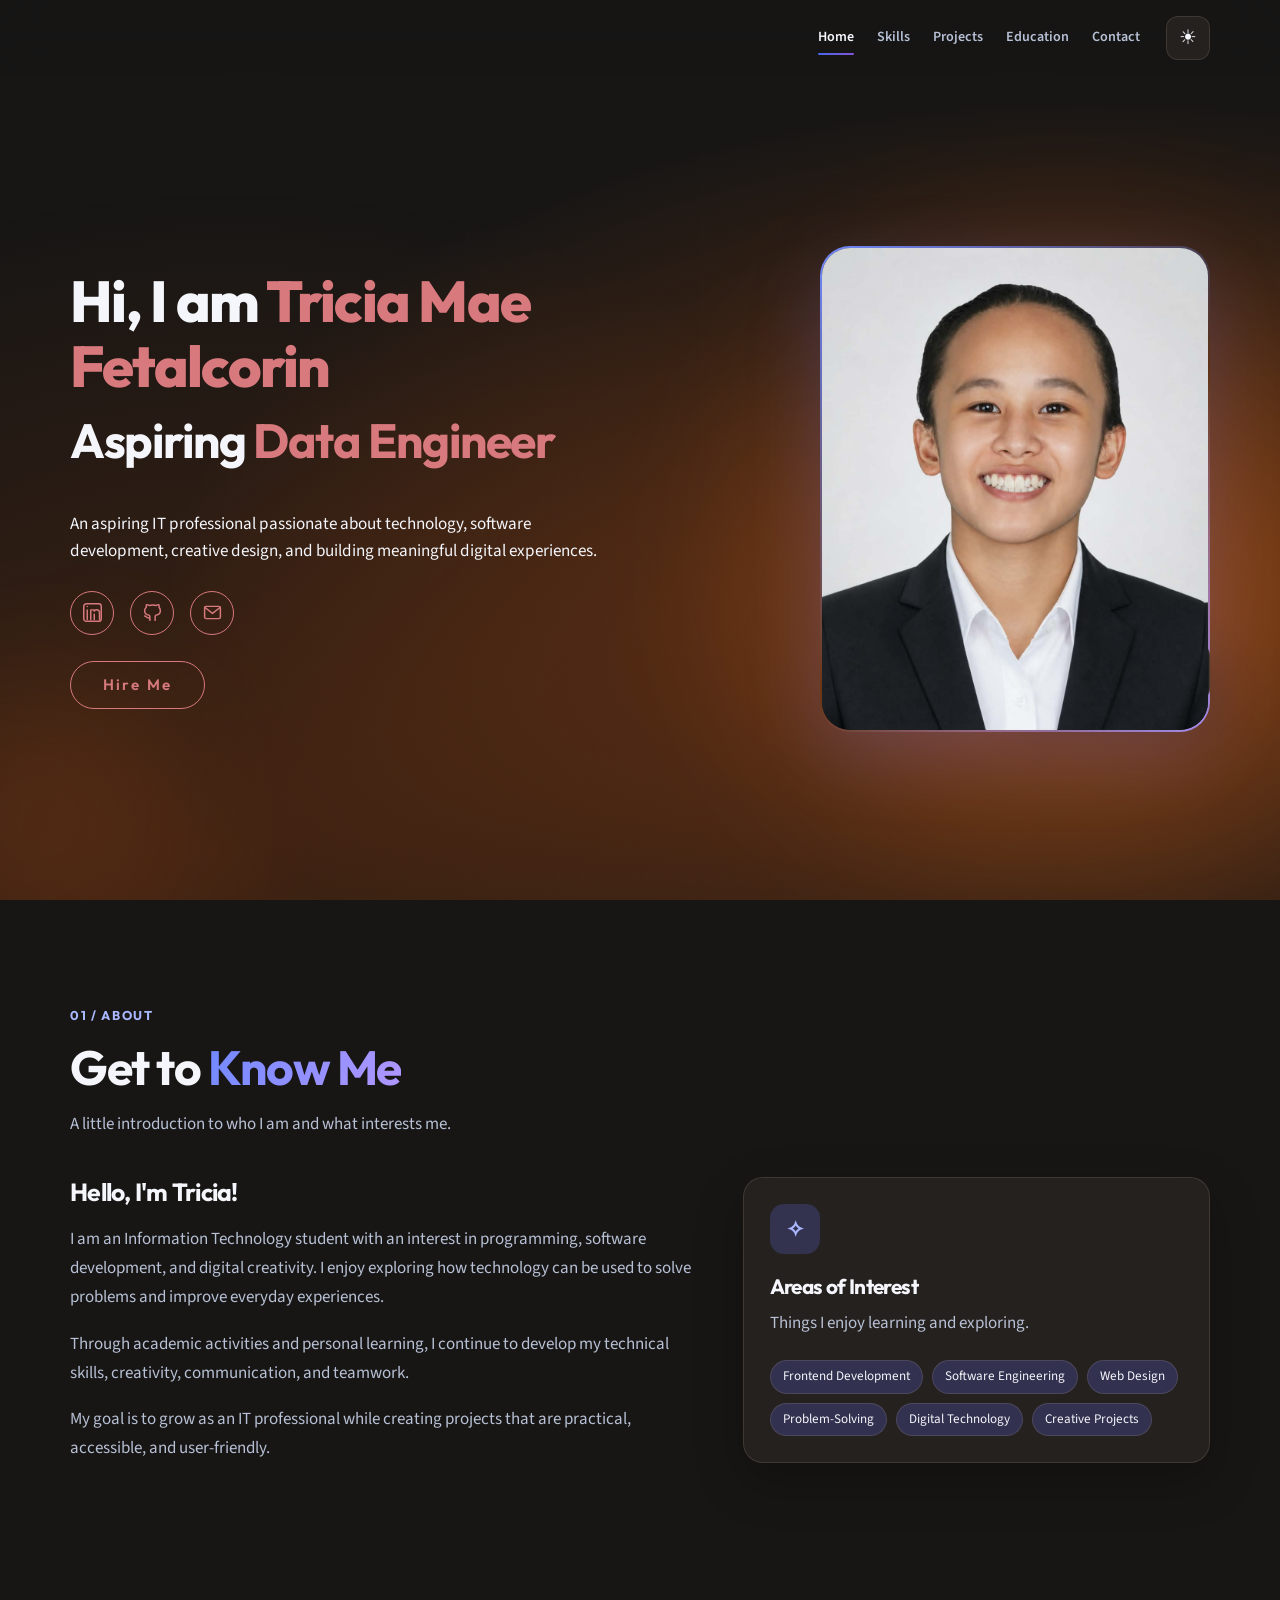
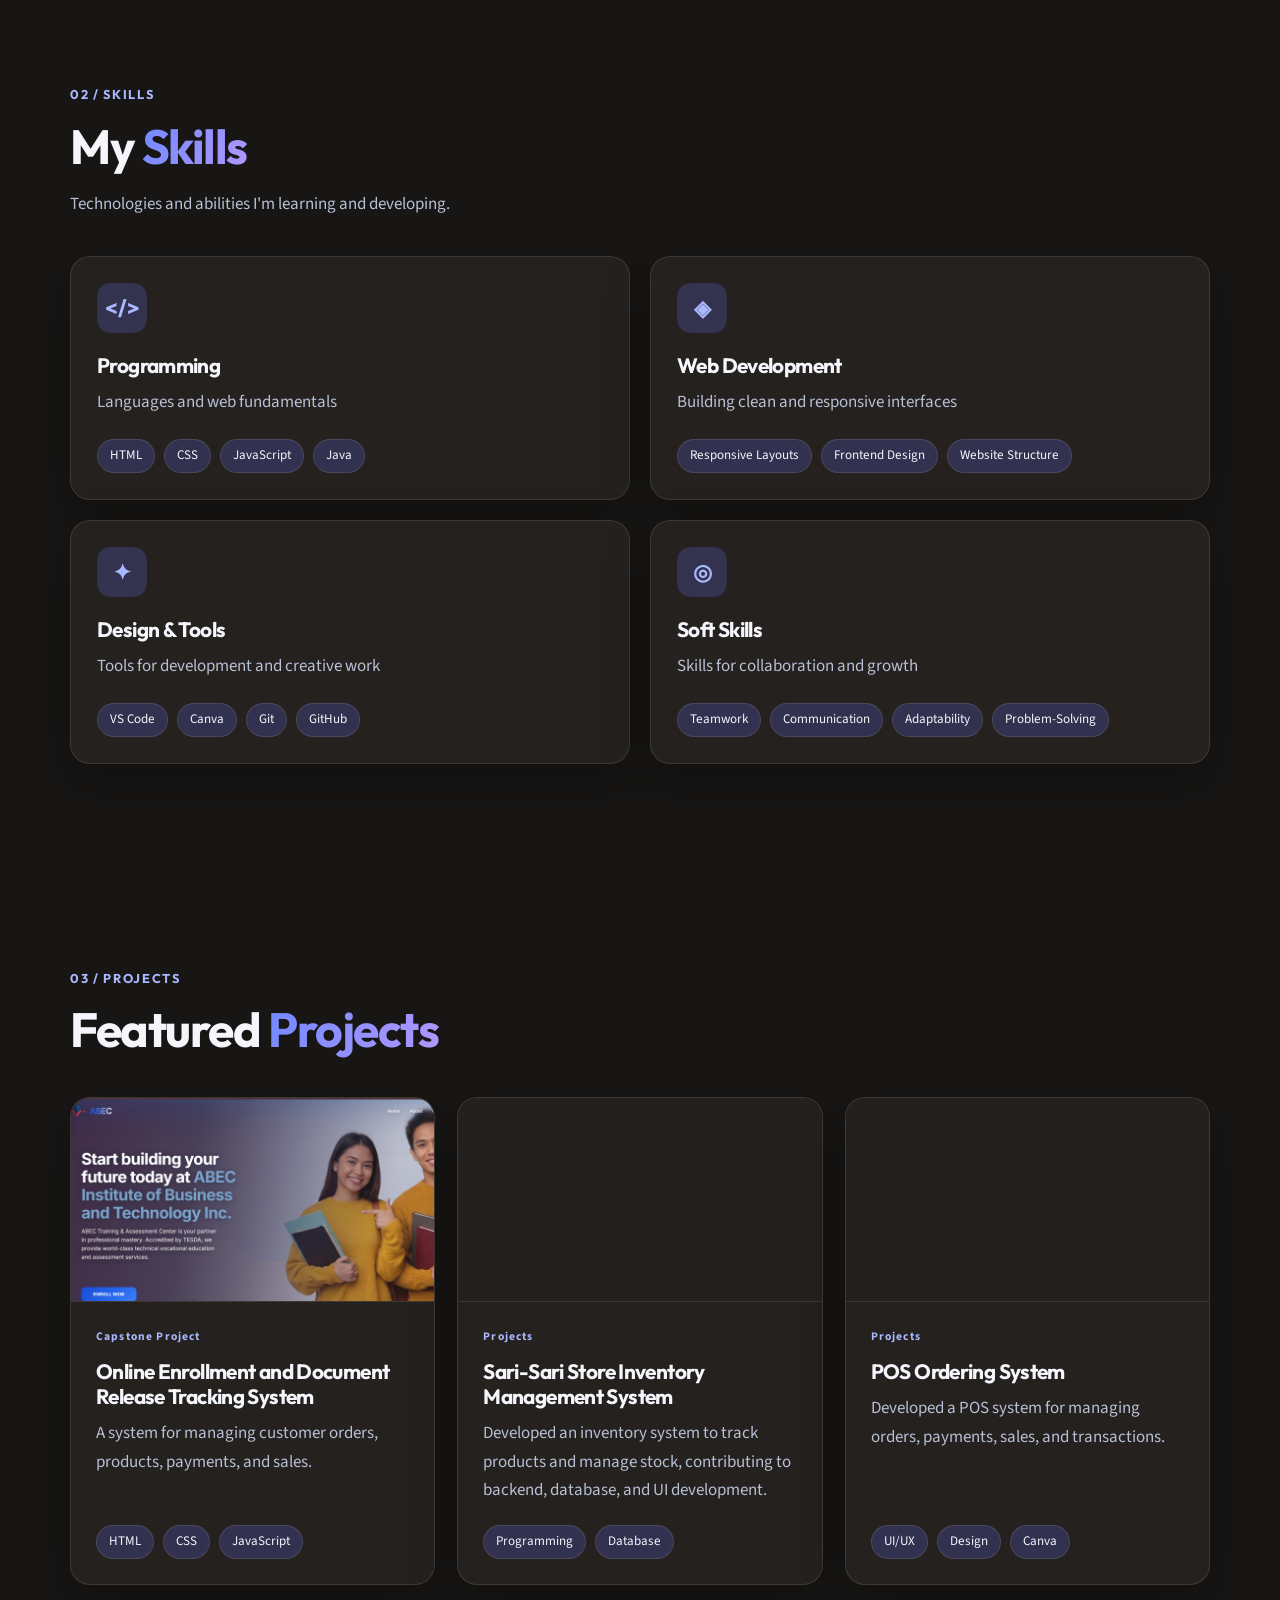
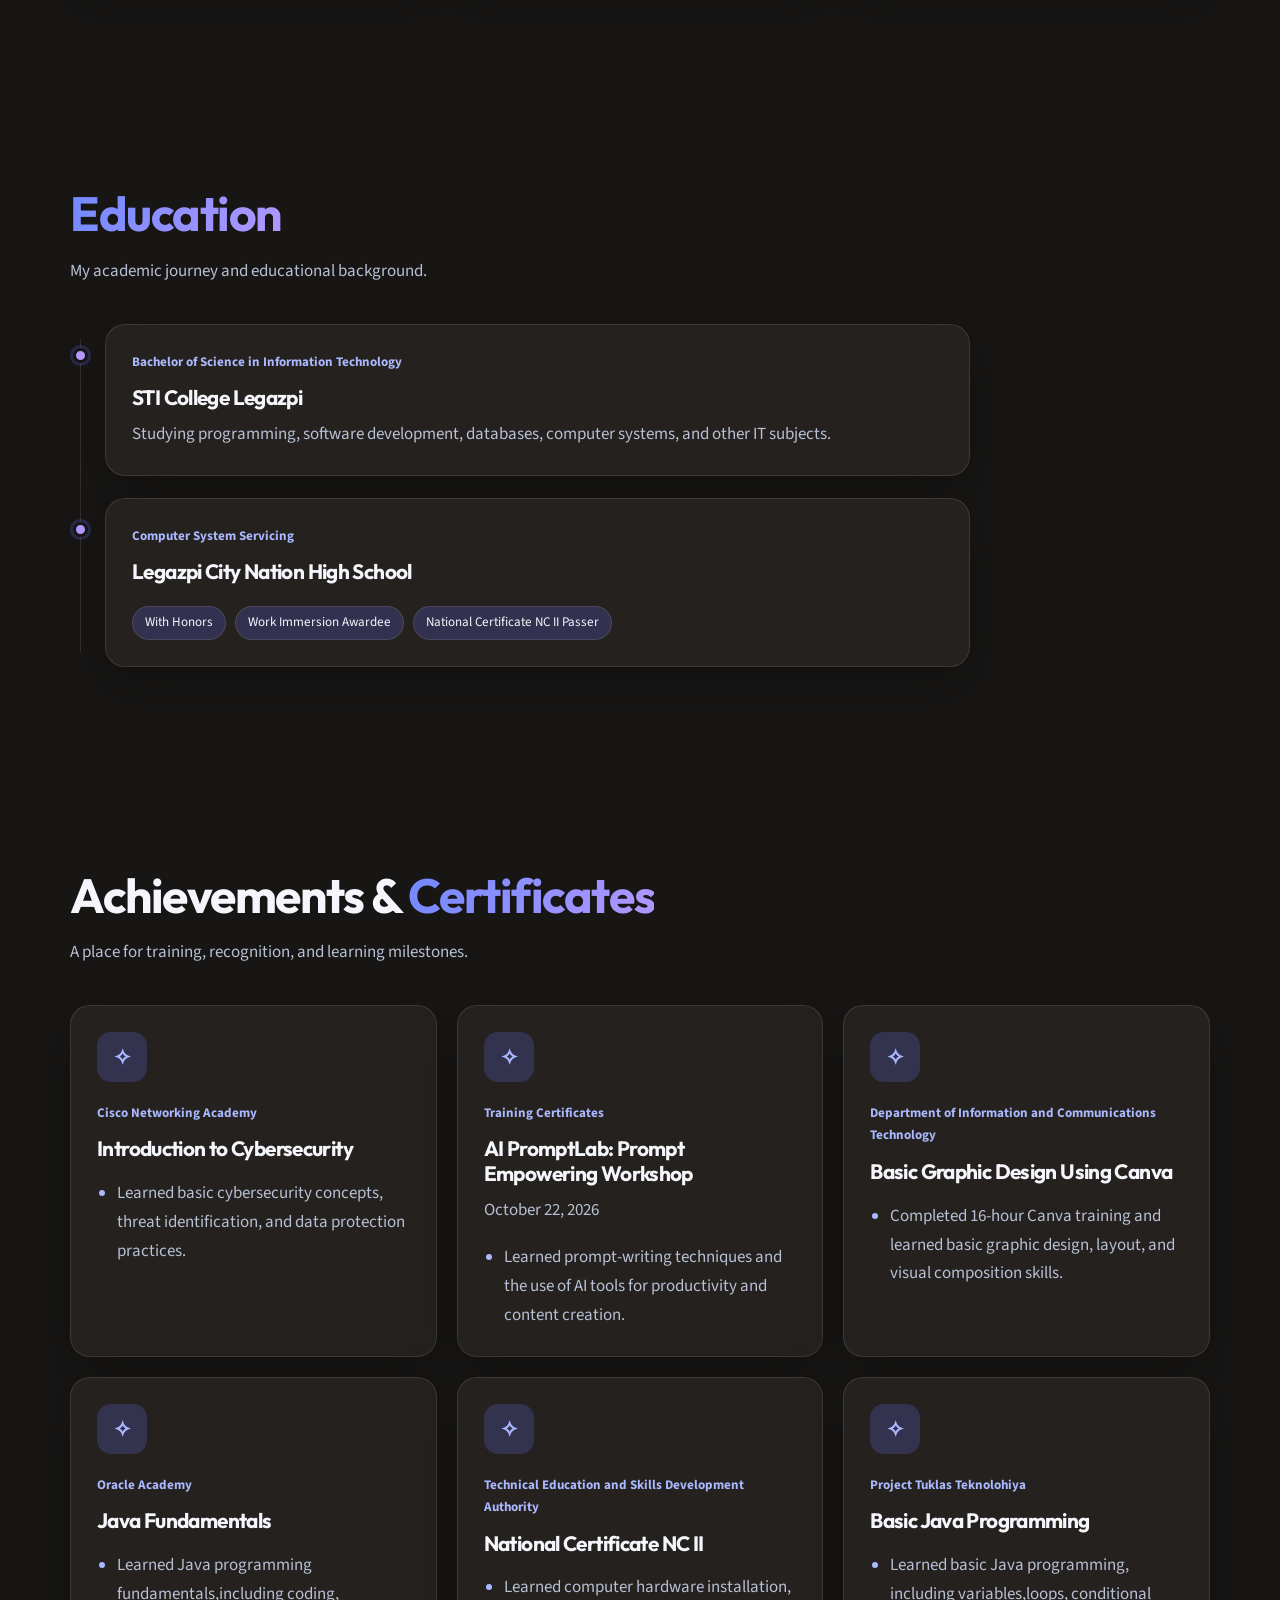
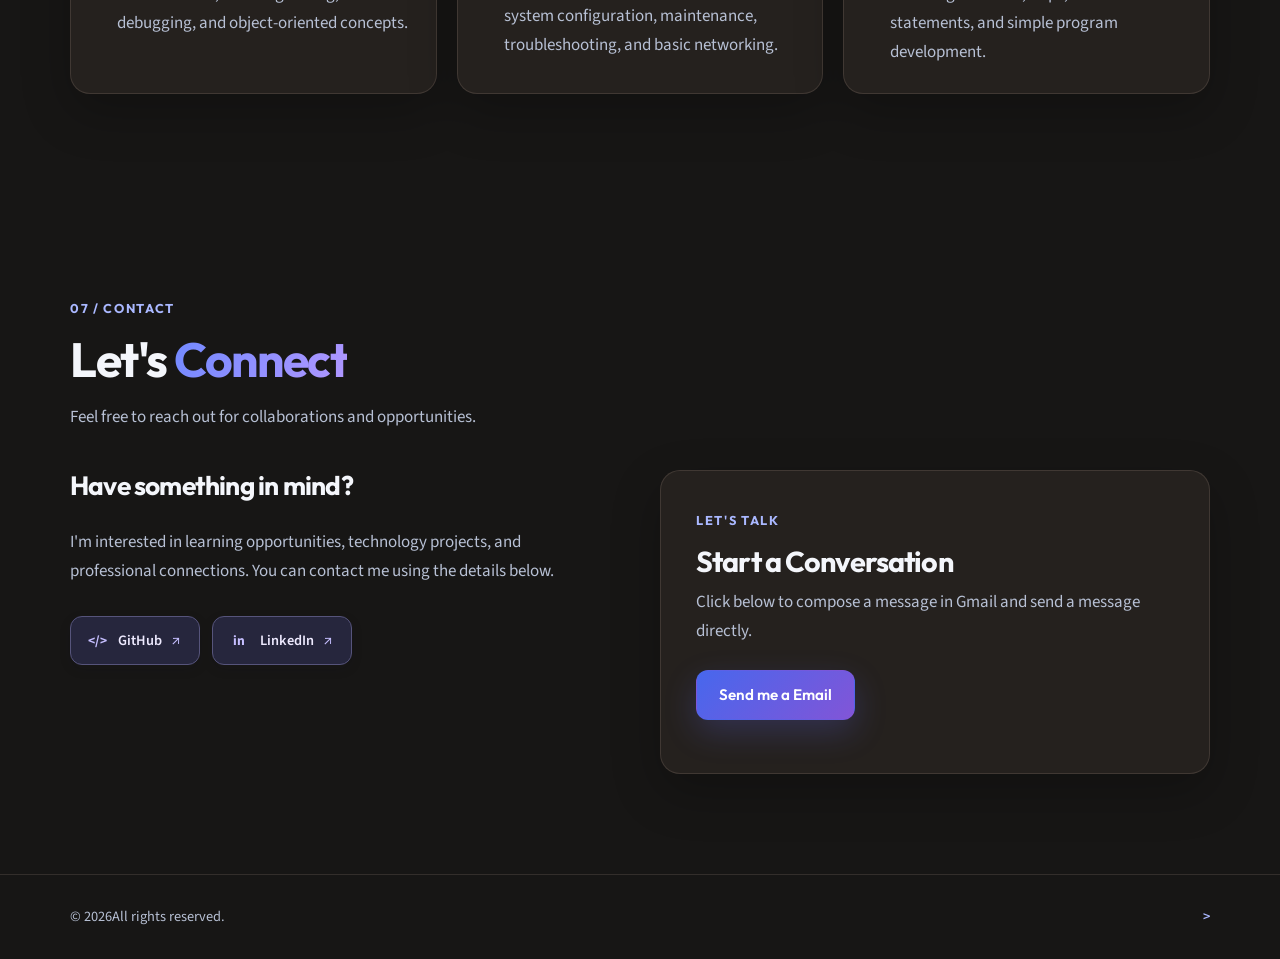
==== index.html @ 79fcf433 "Publish responsive portfolio with project screenshots and contact links" ====
<!DOCTYPE html>
<html lang="en" data-theme="dark">
<head>
  <meta charset="UTF-8">
  <meta name="viewport" content="width=device-width, initial-scale=1.0">
  <meta name="description" content="Portfolio of Tricia Mae Fetalcorin, an Information Technology student.">
  <meta name="theme-color" content="#08090f">
  <title>My Portfolio</title>

  <link rel="preconnect" href="https://fonts.googleapis.com">
  <link rel="preconnect" href="https://fonts.gstatic.com" crossorigin>
  <link href="https://fonts.googleapis.com/css2?family=Outfit:wght@400;500;600;700;800&family=Source+Sans+3:wght@400;500;600;700&display=swap" rel="stylesheet">

  <link rel="stylesheet" href="css/styles.css">
  <script src="js/responsive.js" defer></script>
</head>
<body>

  <a class="skip-link" href="#main">Skip to content</a>

  <div class="atmosphere" aria-hidden="true">
    <div class="orb orb-one"></div>
    <div class="orb orb-two"></div>
    <div class="grid-background"></div>
  </div>

  <header class="site-header" id="header">
    <nav class="nav container" aria-label="Main navigation">
      <a href="#home" class="brand"></a>
      </a>

      <div class="nav-links" id="nav-menu">
        <a href="#home" class="nav-link active">Home</a>
        <a href="#skills" class="nav-link">Skills</a>
        <a href="#projects" class="nav-link">Projects</a>
        <a href="#education" class="nav-link">Education</a>
        <a href="#contact" class="nav-link">Contact</a>
      </div>

      <div class="nav-actions">
        <button class="icon-button" id="theme-toggle"
                type="button" aria-label="Switch to light mode"
                title="Toggle dark and light mode">
        <span id="theme-icon" aria-hidden="true">☀</span>
        </button>

        <button class="icon-button menu-toggle" id="menu-toggle"
                type="button" aria-label="Open menu"
                aria-controls="nav-menu" aria-expanded="false">
          <span id="menu-icon" aria-hidden="true">☰</span>
        </button>
      </div>
    </nav>
  </header>

  <main id="main">

    <!-- HOME -->
    <section class="hero container" id="home">
      <div class="hero-content">
        <h1>Hi, I am <span class="home-accent">Tricia Mae Fetalcorin</span></h1>
        <h2>Aspiring <span class="home-accent">Data Engineer</span></h2>
        <p class="hero-description">
          An aspiring IT professional passionate about technology,
          software development, creative design, and building
          meaningful digital experiences.
        </p>

        <div class="hero-socials" aria-label="Social and contact links">
          <a href="https://www.linkedin.com/in/tricia-mae-fetalcorin-b0b885438" target="_blank" rel="noopener noreferrer" aria-label="LinkedIn (opens in a new tab)">
            <svg viewBox="0 0 24 24" aria-hidden="true"><path d="M6 9v11M6 5v.1M10 20V9h4v1.5c1-2.5 6-2.5 6 2V20M14 20v-6"/><rect x="2" y="2" width="20" height="20" rx="3"/></svg>
          </a>
          <a href="https://github.com/triciaaamaeeee" target="_blank" rel="noopener noreferrer" aria-label="GitHub profile (opens in a new tab)">
            <svg viewBox="0 0 24 24" aria-hidden="true"><path d="M9 21v-3c-4 1-4-2-6-2m12 5v-4c0-1 .3-1.5 1-2 3-.4 5-1.5 5-5a6 6 0 0 0-1.5-4c.2-1 .2-2-.3-3-2 0-3 1-3 1a13 13 0 0 0-8 0s-1-1-3-1c-.5 1-.5 2-.3 3A6 6 0 0 0 3 10c0 3.5 2 4.6 5 5 .7.5 1 1 1 2"/></svg>
          </a>
          <a href="mailto:triciamaefetalcorin@gmail.com" aria-label="Email Tricia Mae">
            <svg viewBox="0 0 24 24" aria-hidden="true"><rect x="3" y="5" width="18" height="14" rx="2"/><path d="m3 6 9 7 9-7"/></svg>
          </a>
        </div>

        <div class="hero-buttons">
          <a href="mailto:triciamaefetalcorin@gmail.com" class="btn home-hire">Hire Me</a>
        </div>
      </div>

      <div class="hero-visual">
        <div class="portrait-border">
          <div class="portrait">
        
                 <img src="assets/profile.jpg" alt="Portrait of Tricia Mae Fetalcorin">
            
            <div class="portrait-initials">TM</div>
            <div class="portrait-decoration decoration-one"></div>
            <div class="portrait-decoration decoration-two"></div>
          </div>
        </div>
        <div class="floating-label">
          <span class="floating-icon" aria-hidden="true">✦</span>
          <span>Creative &amp; Technology</span>
        </div>
      </div>
    </section>

    <!-- ABOUT -->
    <section class="section" id="about">
      <div class="container">
        <div class="section-heading">
          <span class="section-number">01 / ABOUT</span>
          <h2>Get to <span class="gradient-text">Know Me</span></h2>
          <p>A little introduction to who I am and what interests me.</p>
        </div>

        <div class="about-grid">
          <div class="about-text reveal">
            <h3>Hello, I'm Tricia!</h3>
            <p>
              I am an Information Technology student with an interest
              in programming, software development, and digital creativity.
              I enjoy exploring how technology can be used to solve
              problems and improve everyday experiences.
            </p>
            <p>
              Through academic activities and personal learning,
              I continue to develop my technical skills, creativity,
              communication, and teamwork.
            </p>
            <p>
              My goal is to grow as an IT professional while creating
              projects that are practical, accessible, and user-friendly.
            </p>
          </div>

          <div class="card about-card reveal">
            <div class="card-icon" aria-hidden="true">✧</div>
            <h3>Areas of Interest</h3>
            <p>Things I enjoy learning and exploring.</p>
            <div class="tag-list">
              <span>Frontend Development</span>
              <span>Software Engineering</span>
              <span>Web Design</span>
              <span>Problem-Solving</span>
              <span>Digital Technology</span>
              <span>Creative Projects</span>
            </div>
          </div>
        </div>
      </div>
    </section>

    <!-- SKILLS -->
    <section class="section" id="skills">
      <div class="container">
        <div class="section-heading">
          <span class="section-number">02 / SKILLS</span>
          <h2>My <span class="gradient-text">Skills</span></h2>
          <p>Technologies and abilities I'm learning and developing.</p>
        </div>

        <div class="skills-grid">
          <article class="card skill-card reveal">
            <div class="card-icon" aria-hidden="true">&lt;/&gt;</div>
            <h3>Programming</h3>
            <p>Languages and web fundamentals</p>
            <div class="skill-items">
              <span>HTML</span><span>CSS</span>
              <span>JavaScript</span><span>Java</span>
            </div>
          </article>

          <article class="card skill-card reveal">
            <div class="card-icon" aria-hidden="true">◈</div>
            <h3>Web Development</h3>
            <p>Building clean and responsive interfaces</p>
            <div class="skill-items">
              <span>Responsive Layouts</span>
              <span>Frontend Design</span>
              <span>Website Structure</span>
            </div>
          </article>

          <article class="card skill-card reveal">
            <div class="card-icon" aria-hidden="true">✦</div>
            <h3>Design &amp; Tools</h3>
            <p>Tools for development and creative work</p>
            <div class="skill-items">
              <span>VS Code</span><span>Canva</span>
              <span>Git</span><span>GitHub</span>
            </div>
          </article>

          <article class="card skill-card reveal">
            <div class="card-icon" aria-hidden="true">◎</div>
            <h3>Soft Skills</h3>
            <p>Skills for collaboration and growth</p>
            <div class="skill-items">
              <span>Teamwork</span>
              <span>Communication</span>
              <span>Adaptability</span>
              <span>Problem-Solving</span>
            </div>
          </article>
        </div>
      </div>
    </section>

    <!-- PROJECTS -->
    <section class="section" id="projects">
      <div class="container">
        <div class="section-heading">
          <span class="section-number">03 / PROJECTS</span>
          <h2>Featured <span class="gradient-text">Projects</span></h2>
        </div>

        <div class="projects-grid">
          <article class="card project-card reveal">
            <div class="project-preview project-screenshot">
              <img src="assets/online-enrollment.png" alt="Online enrollment website for ABEC Institute of Business and Technology" loading="lazy" decoding="async">
            </div>
            <div class="project-content">
              <span class="project-type">Capstone Project</span>
              <h3>Online Enrollment and Document Release Tracking System</h3>
              <p>
                A system for managing customer orders, 
                products, payments, and sales.
              </p>
              <div class="tag-list">
                <span>HTML</span><span>CSS</span><span>JavaScript</span>
              </div>
            </div>
          </article>

          <article class="card project-card reveal">
            <div class="project-preview project-screenshot">
              <img src="assets/sari-sari-store.png" alt="Sari-Sari Store Inventory Management System home page" loading="lazy" decoding="async">
            </div>
            <div class="project-content">
              <span class="project-type">Projects</span>
              <h3>Sari-Sari Store Inventory Management System</h3>
              <p>
                Developed an inventory system to track products and manage stock,
                 contributing to backend, database, and UI development.
              </p>
              <div class="tag-list">
                <span>Programming</span><span>Database</span>
              </div>
            </div>
          </article>

          <article class="card project-card reveal">
            <div class="project-preview project-screenshot">
              <img src="assets/pos-system.png" alt="POS ordering interface showing menu items and the current order" loading="lazy" decoding="async">
            </div>
            <div class="project-content">
              <span class="project-type">Projects</span>
              <h3>POS Ordering System</h3>
              <p>
                Developed a POS system for managing orders, 
                payments, sales, and transactions.
              </p>
              <div class="tag-list">
                <span>UI/UX</span><span>Design</span><span>Canva</span>
              </div>
            </div>
          </article>
        </div>
      </div>
    </section>

    <!-- EDUCATION -->
    <section class="section" id="education">
      <div class="container">
        <div class="section-heading">
          <h2><span class="gradient-text">Education</span></h2>
          <p>My academic journey and educational background.</p>
        </div>

        <div class="timeline">
          <div class="timeline-item reveal">
            <div class="timeline-marker"></div>
            <div class="card timeline-card">
              <span class="timeline-date">Bachelor of Science in Information Technology</span>
              <h3>STI College Legazpi</h3>
              <p>
                Studying programming, software development,
                databases, computer systems, and other IT subjects.
              </p>
            </div>
          </div>

          <div class="timeline-item reveal">
            <div class="timeline-marker"></div>
            <div class="card timeline-card">
              <span class="timeline-date">Computer System Servicing</span>
              <h3>Legazpi City Nation High School</h3>
              <div class="tag-list" aria-label="Awards and certifications">
                <span>With Honors</span>
                <span>Work Immersion Awardee</span>
                <span>National Certificate NC II Passer</span>
              </div>
            </div>
          </div>
        </div>
      </div>
    </section>

    <section class="section" id="certificates">
      <div class="container">
        <div class="section-heading">
          <h2>Achievements &amp; <span class="gradient-text">Certificates</span></h2>
          <p>A place for training, recognition, and learning milestones.</p>
        </div>

        <div class="achievements-grid">
          <article class="card achievement-card reveal">
            <div class="card-icon" aria-hidden="true">✧</div>
            <span class="timeline-date">Cisco Networking Academy</span>
            <h3>Introduction to Cybersecurity</h3>
            <ul class="certification-details">
              <li>Learned basic cybersecurity concepts, threat identification, 
                  and data protection practices.</li>
            </ul>
          </article>

          <article class="card achievement-card reveal">
            <div class="card-icon" aria-hidden="true">✧</div>
            <span class="timeline-date">Training Certificates</span>
            <h3>AI PromptLab: Prompt Empowering Workshop</h3>
            <p><time datetime="2026-10-22">October 22, 2026</time></p>
            <ul class="certification-details">
              <li>Learned prompt-writing techniques and the use of 
                AI tools for productivity and content creation.</li>
            </ul>
          </article>

          <article class="card achievement-card reveal">
            <div class="card-icon" aria-hidden="true">✧</div>
            <span class="timeline-date">Department of Information and Communications Technology</span>
            <h3>Basic Graphic Design Using Canva</h3>
            <ul class="certification-details">
              <li>Completed 16-hour Canva training and 
                learned basic graphic design, layout, and 
                visual composition skills.</li>
            </ul>
          </article>

          <article class="card achievement-card reveal">
            <div class="card-icon" aria-hidden="true">✧</div>
            <span class="timeline-date">Oracle Academy</span>
            <h3>Java Fundamentals</h3>
            <ul class="certification-details">
              <li>Learned Java programming fundamentals,including coding, 
                  debugging, and object-oriented concepts.</li>
            </ul>
          </article>

          <article class="card achievement-card reveal">
            <div class="card-icon" aria-hidden="true">✧</div>
            <span class="timeline-date">Technical Education and Skills Development Authority</span>
            <h3>National Certificate NC II</h3>
            <ul class="certification-details">
              <li>Learned computer hardware installation, 
                  system configuration, maintenance, 
                  troubleshooting, and basic networking.</li>
            </ul>
          </article>

          <article class="card achievement-card reveal">
            <div class="card-icon" aria-hidden="true">✧</div>
            <span class="timeline-date">Project Tuklas Teknolohiya</span>
            <h3>Basic Java Programming</h3>
            <ul class="certification-details">
              <li>Learned basic Java programming, including 
                  variables,loops, conditional statements, 
                  and simple program development.</li>
            </ul>
          </article>
        </div>
      </div>
    </section>

    <!-- CONTACT -->
    <section class="section" id="contact">
      <div class="container">
        <div class="section-heading">
          <span class="section-number">07 / CONTACT</span>
          <h2>Let's <span class="gradient-text">Connect</span></h2>
          <p>Feel free to reach out for collaborations and opportunities.</p>
        </div>

        <div class="contact-grid">
          <div class="contact-info reveal">
            <h3>Have something in mind?</h3>
            <p>
              I'm interested in learning opportunities,
              technology projects, and professional connections.
              You can contact me using the details below.
            </p>
            <ul class="contact-links" aria-label="Find me online">
              <li>
                <a class="contact-link-card" id="contact-github" href="https://github.com/triciaaamaeeee" target="_blank" rel="noopener noreferrer" aria-label="GitHub (opens in a new tab)">
                  <span class="contact-symbol" aria-hidden="true">&lt;/&gt;</span>
                  <span class="contact-value">GitHub</span>
                  <span class="contact-link-arrow" aria-hidden="true">↗</span>
                </a>
              </li>
              <li>
                <a class="contact-link-card" id="contact-linkedin" href="https://www.linkedin.com/in/tricia-mae-fetalcorin-b0b885438" target="_blank" rel="noopener noreferrer" aria-label="LinkedIn (opens in a new tab)">
                  <span class="contact-symbol" aria-hidden="true">in</span>
                  <span class="contact-value">LinkedIn</span>
                  <span class="contact-link-arrow" aria-hidden="true">↗</span>
                </a>
              </li>
            </ul>
          </div>

          <div class="card contact-card reveal">
            <span class="section-number">LET'S TALK</span>
            <h3>Start a Conversation</h3>
            <p>
              Click below to compose a message in Gmail
              and send a message directly.
            </p>
            <a id="email-button" class="btn btn-primary" href="https://mail.google.com/mail/?view=cm&amp;fs=1&amp;to=triciamaefetalcorin%40gmail.com" target="_blank" rel="noopener noreferrer">Send me a Email</a>
            <p class="contact-note">
            </p>
          </div>
        </div>
      </div>
    </section>

  </main>

  <footer class="site-footer">
    <div class="container footer-inner">
      <p>© <span id="year"></span>All rights reserved.</p>
      <a href="#home"> > </a>
    </div>
  </footer>

  <a href="#home" class="back-to-top" id="back-to-top"
     aria-label="Back to top" tabindex="-1" aria-hidden="true">↑</a>

</body>
</html>
---- css/styles.css ----
:root {
  color-scheme: dark;
  --bg: #08090f;
  --bg-soft: #10131c;
  --surface: #141927;
  --text: #f4f6fb;
  --muted: #b7c0d4;
  --faint: #8995af;
  --border: rgba(255, 255, 255, 0.1);
  --accent: #aab8ff;
  --accent-strong: #7189ff;
  --accent-purple: #b197ff;
  --gradient: linear-gradient(135deg, #4767ed, #8255d7);
  --glow: rgba(100, 111, 255, 0.22);
  --shadow: 0 18px 50px rgba(0, 0, 0, 0.24);
  --header-height: 76px;
  --font-display: "Outfit", sans-serif;
  --font-body: "Source Sans 3", sans-serif;
}

[data-theme="light"] {
  color-scheme: light;
  --bg: #f5f7fc;
  --bg-soft: #e9edf8;
  --surface: #ffffff;
  --text: #151b2b;
  --muted: #47516a;
  --faint: #66718a;
  --border: rgba(24, 35, 65, 0.12);
  --accent: #354bc6;
  --accent-strong: #3e59dd;
  --accent-purple: #754bce;
  --glow: rgba(67, 84, 220, 0.12);
  --shadow: 0 15px 45px rgba(35, 48, 85, 0.08);
}

*,
*::before,
*::after {
  box-sizing: border-box;
}

html {
  scroll-behavior: smooth;
  scroll-padding-top: calc(var(--header-height) + 16px);
}

body {
  margin: 0;
  min-height: 100vh;
  overflow-x: clip;
  background: var(--bg);
  color: var(--text);
  font-family: var(--font-body);
  font-size: 17px;
  line-height: 1.7;
  transition: background 0.25s, color 0.25s;
}

button,
a {
  -webkit-tap-highlight-color: transparent;
}

button {
  font: inherit;
}

a {
  color: inherit;
}

a:focus-visible,
button:focus-visible {
  outline: 2px solid var(--accent-strong);
  outline-offset: 4px;
}

img {
  display: block;
  max-width: 100%;
}

h1,
h2,
h3,
p {
  margin-top: 0;
}

h1,
h2,
h3 {
  font-family: var(--font-display);
  line-height: 1.2;
  letter-spacing: -0.03em;
}

h1 {
  font-size: clamp(2.7rem, 5.8vw, 5rem);
  font-weight: 700;
}

h2 {
  font-size: clamp(2rem, 4vw, 3rem);
}

h3 {
  font-size: 1.3rem;
}

p {
  color: var(--muted);
}

.container {
  width: min(1140px, calc(100% - 40px));
  margin-inline: auto;
}

.skip-link {
  position: fixed;
  top: -100px;
  left: 16px;
  z-index: 100;
  background: var(--surface);
  padding: 12px 18px;
  border-radius: 10px;
}

.skip-link:focus {
  top: 12px;
}

/* BACKGROUND */

.atmosphere {
  position: fixed;
  inset: 0;
  z-index: -1;
  overflow: hidden;
  pointer-events: none;
}

.orb {
  position: absolute;
  border-radius: 50%;
  filter: blur(55px);
  opacity: 0.38;
  animation: float 16s ease-in-out infinite;
}

.orb-one {
  width: 520px;
  height: 520px;
  top: -180px;
  right: -160px;
  background: radial-gradient(circle, #586fff, transparent 70%);
}

.orb-two {
  width: 440px;
  height: 440px;
  left: -180px;
  bottom: -140px;
  background: radial-gradient(circle, #8b55ed, transparent 70%);
  animation-delay: -7s;
}

[data-theme="light"] .orb {
  opacity: 0.16;
}

.grid-background {
  position: absolute;
  inset: 0;
  background-image:
    linear-gradient(var(--border) 1px, transparent 1px),
    linear-gradient(90deg, var(--border) 1px, transparent 1px);
  background-size: 78px 78px;
  opacity: 0.28;
  mask-image: radial-gradient(ellipse at top, black, transparent 75%);
}

@keyframes float {
  0%, 100% { transform: translateY(0); }
  50% { transform: translateY(24px); }
}

/* HEADER */

.site-header {
  position: sticky;
  top: 0;
  z-index: 50;
  background: var(--bg);
  border-bottom: 1px solid transparent;
  transition: border-color 0.25s;
}

@supports (backdrop-filter: blur(14px)) {
  .site-header {
    background: color-mix(in srgb, var(--bg) 86%, transparent);
    backdrop-filter: blur(18px);
  }
}

.site-header.scrolled {
  border-bottom-color: var(--border);
}

.nav {
  display: flex;
  align-items: center;
  justify-content: space-between;
  min-height: var(--header-height);
  gap: 16px;
}

.brand {
  display: flex;
  align-items: center;
  gap: 12px;
  min-width: 0;
  text-decoration: none;
  font-family: var(--font-display);
  font-weight: 600;
  font-size: 0.98rem;
}

.brand-mark {
  display: grid;
  place-items: center;
  flex-shrink: 0;
  width: 42px;
  height: 42px;
  border-radius: 13px;
  background: var(--gradient);
  color: white;
  font-size: 0.85rem;
  font-weight: 700;
}

.brand-name {
  white-space: nowrap;
  overflow: hidden;
  text-overflow: ellipsis;
}

.nav-links {
  display: flex;
  align-items: center;
  gap: 3px;
  margin-left: auto;
}

.nav-link {
  position: relative;
  padding: 9px 10px;
  color: var(--muted);
  text-decoration: none;
  font-size: 0.88rem;
  font-weight: 600;
  border-radius: 9px;
  transition: color 0.2s, background 0.2s;
}

.nav-link:hover,
.nav-link.active {
  color: var(--text);
}

.nav-link.active::after {
  content: "";
  position: absolute;
  left: 10px;
  right: 10px;
  bottom: 4px;
  height: 2px;
  background: var(--gradient);
  border-radius: 10px;
}

.nav-actions {
  display: flex;
  gap: 8px;
  flex-shrink: 0;
}

.icon-button {
  display: grid;
  place-items: center;
  width: 44px;
  height: 44px;
  border: 1px solid var(--border);
  border-radius: 12px;
  background: var(--surface);
  color: var(--text);
  font-size: 1.25rem;
  cursor: pointer;
  transition: border-color 0.2s, transform 0.2s;
}

.icon-button:hover {
  border-color: var(--accent-strong);
  transform: translateY(-2px);
}

.menu-toggle {
  display: none;
}

/* BUTTONS */

.btn {
  display: inline-flex;
  justify-content: center;
  align-items: center;
  gap: 10px;
  min-height: 48px;
  padding: 11px 22px;
  border: 1px solid transparent;
  border-radius: 12px;
  font-family: var(--font-display);
  font-weight: 600;
  font-size: 0.95rem;
  text-decoration: none;
  transition: transform 0.2s, box-shadow 0.2s, background 0.2s;
}

.btn:hover {
  transform: translateY(-3px);
}

.btn-primary {
  color: #fff;
  background: var(--gradient);
  box-shadow: 0 12px 32px var(--glow);
}

.btn-outline {
  border-color: var(--border);
  color: var(--text);
  background: var(--surface);
}

.btn-outline:hover {
  border-color: var(--accent-strong);
}

.gradient-text {
  background: linear-gradient(115deg, var(--accent-strong), var(--accent-purple));
  background-clip: text;
  -webkit-background-clip: text;
  -webkit-text-fill-color: transparent;
}

/* HERO */

.hero {
  display: grid;
  grid-template-columns: minmax(0, 1.2fr) minmax(0, 0.8fr);
  align-items: center;
  gap: 60px;
  min-height: calc(100svh - var(--header-height));
  padding-block: 75px;
}

.hero-content {
  min-width: 0;
}

.eyebrow {
  display: inline-flex;
  align-items: center;
  gap: 12px;
  margin-bottom: 22px;
  color: var(--accent);
  font-size: 0.94rem;
  font-weight: 600;
}

.status-dot {
  width: 9px;
  height: 9px;
  border-radius: 50%;
  background: var(--accent-purple);
  box-shadow: 0 0 0 5px var(--glow);
}

.hero h1 {
  margin-bottom: 18px;
}

.hero-role {
  font-family: var(--font-display);
  font-size: clamp(1.2rem, 2.5vw, 1.55rem);
  font-weight: 500;
}

.hero-description {
  max-width: 550px;
  margin-bottom: 28px;
  font-size: 1.07rem;
}

.hero-buttons {
  display: flex;
  flex-wrap: wrap;
  gap: 12px;
}

.hero-tags {
  display: flex;
  flex-wrap: wrap;
  gap: 10px;
  margin-top: 36px;
}

.hero-tags span {
  color: var(--muted);
  border: 1px solid var(--border);
  border-radius: 30px;
  padding: 5px 12px;
  font-size: 0.8rem;
}

.hero-visual {
  position: relative;
  width: min(100%, 390px);
  justify-self: end;
}

.portrait-border {
  padding: 2px;
  border-radius: 30px;
  background: linear-gradient(140deg, var(--accent-strong), transparent 55%, var(--accent-purple));
  box-shadow: 0 25px 75px var(--glow);
}

.portrait {
  position: relative;
  display: grid;
  place-items: center;
  overflow: hidden;
  aspect-ratio: 4 / 5;
  border-radius: 28px;
  background:
    radial-gradient(circle at 30% 20%, rgba(143, 114, 255, 0.3), transparent 50%),
    linear-gradient(160deg, var(--surface), var(--bg-soft));
}

.portrait img {
  position: absolute;
  inset: 0;
  width: 100%;
  height: 100%;
  object-fit: cover;
  z-index: 2;
}

.portrait-initials {
  z-index: 1;
  font-family: var(--font-display);
  font-size: clamp(5rem, 10vw, 8rem);
  font-weight: 700;
  letter-spacing: -0.08em;
  color: var(--accent);
}

.portrait-decoration {
  position: absolute;
  width: 140px;
  height: 140px;
  border: 1px solid var(--border);
  border-radius: 50%;
}

.decoration-one {
  top: -60px;
  right: -50px;
}

.decoration-two {
  bottom: -70px;
  left: -60px;
  width: 200px;
  height: 200px;
}

.floating-label {
  position: absolute;
  right: -15px;
  bottom: 30px;
  display: flex;
  align-items: center;
  gap: 10px;
  padding: 13px 18px;
  border: 1px solid var(--border);
  border-radius: 14px;
  background: var(--surface);
  box-shadow: var(--shadow);
  font-size: 0.82rem;
  font-weight: 600;
}

.floating-icon {
  color: var(--accent-purple);
  font-size: 1.2rem;
}

/* SECTIONS */

.section {
  padding-block: 100px;
  scroll-margin-top: var(--header-height);
}

.section-heading {
  margin-bottom: 38px;
}

.section-number {
  display: inline-block;
  margin-bottom: 12px;
  color: var(--accent);
  font-family: var(--font-display);
  font-size: 0.8rem;
  font-weight: 700;
  letter-spacing: 0.13em;
}

.section-heading h2 {
  margin-bottom: 14px;
}

.section-heading > p {
  max-width: 620px;
  margin-bottom: 0;
}

/* CARDS */

.card {
  min-width: 0;
  padding: 26px;
  border: 1px solid var(--border);
  border-radius: 20px;
  background: var(--surface);
  box-shadow: var(--shadow);
  transition: transform 0.25s, border-color 0.25s;
}

.card:hover {
  transform: translateY(-5px);
  border-color: var(--accent-strong);
}

.card h3 {
  margin-bottom: 10px;
}

.card p {
  margin-bottom: 0;
}

.card-icon {
  display: grid;
  place-items: center;
  width: 50px;
  height: 50px;
  margin-bottom: 20px;
  border-radius: 14px;
  background: var(--glow);
  color: var(--accent);
  font-family: var(--font-display);
  font-size: 1.4rem;
  font-weight: 700;
}

.about-grid {
  display: grid;
  grid-template-columns: minmax(0, 1.15fr) minmax(0, 0.85fr);
  align-items: start;
  gap: 40px;
}

.about-text h3 {
  margin-bottom: 18px;
  font-size: 1.55rem;
}

.about-text p + p {
  margin-top: 18px;
}

.tag-list,
.skill-items {
  display: flex;
  flex-wrap: wrap;
  gap: 9px;
  margin-top: 22px;
}

.tag-list span,
.skill-items span {
  padding: 6px 12px;
  border: 1px solid var(--border);
  border-radius: 30px;
  background: var(--glow);
  color: var(--text);
  font-size: 0.82rem;
  line-height: 1.5;
}

/* SKILLS */

.skills-grid {
  display: grid;
  grid-template-columns: repeat(2, minmax(0, 1fr));
  gap: 20px;
}

.skill-card {
  display: flex;
  flex-direction: column;
}

.skill-card .skill-items {
  margin-top: auto;
  padding-top: 22px;
}

.skill-card p {
  margin-bottom: 0;
}

/* PROJECTS */

.projects-grid {
  display: grid;
  grid-template-columns: repeat(3, minmax(0, 1fr));
  gap: 22px;
}

.project-card {
  display: flex;
  flex-direction: column;
  overflow: hidden;
  padding: 0;
}

.project-preview {
  display: grid;
  place-items: center;
  min-height: 215px;
  padding: 30px;
}

.preview-one {
  background: linear-gradient(135deg, #202e62, #6149a1);
}

.preview-two {
  background: linear-gradient(135deg, #183d55, #366e9e);
}

.preview-three {
  background: linear-gradient(135deg, #50315f, #8a4c9a);
}

.mock-window {
  width: min(100%, 260px);
  min-height: 145px;
  padding: 13px;
  border: 1px solid rgba(255, 255, 255, 0.25);
  border-radius: 12px;
  background: rgba(10, 15, 35, 0.75);
  box-shadow: 0 16px 35px rgba(0, 0, 0, 0.2);
}

.mock-dots {
  display: flex;
  gap: 5px;
  margin-bottom: 13px;
}

.mock-dots i {
  width: 6px;
  height: 6px;
  border-radius: 50%;
  background: rgba(255, 255, 255, 0.4);
}

.mock-layout {
  display: grid;
  grid-template-columns: 42px 1fr;
  gap: 10px;
}

.mock-sidebar {
  min-height: 90px;
  border-radius: 6px;
  background: rgba(255, 255, 255, 0.1);
}

.mock-main {
  display: flex;
  flex-direction: column;
  gap: 9px;
}

.mock-line {
  width: 60%;
  height: 9px;
  border-radius: 5px;
  background: rgba(255, 255, 255, 0.15);
}

.mock-line.wide {
  width: 95%;
}

.mock-tiles {
  display: flex;
  gap: 6px;
}

.mock-tiles i {
  flex: 1;
  height: 42px;
  border-radius: 6px;
  background: rgba(255, 255, 255, 0.14);
}

.project-content {
  display: flex;
  flex: 1;
  flex-direction: column;
  padding: 25px;
}

.project-type {
  margin-bottom: 12px;
  color: var(--accent);
  font-size: 0.72rem;
  font-weight: 700;
  letter-spacing: 0.1em;
}

.project-content p {
  margin-bottom: 0;
}

.project-content .tag-list {
  margin-top: auto;
  padding-top: 20px;
}

/* TIMELINE */

.timeline {
  position: relative;
  display: grid;
  gap: 22px;
  max-width: 900px;
  padding-left: 35px;
}

.timeline::before {
  content: "";
  position: absolute;
  top: 15px;
  bottom: 15px;
  left: 10px;
  width: 1px;
  background: var(--border);
}

.timeline-item {
  position: relative;
}

.timeline-marker {
  position: absolute;
  top: 24px;
  left: -32px;
  width: 15px;
  height: 15px;
  border: 3px solid var(--bg);
  border-radius: 50%;
  background: var(--accent-purple);
  box-shadow: 0 0 0 3px var(--glow);
}

.timeline-date {
  display: block;
  margin-bottom: 12px;
  color: var(--accent);
  font-size: 0.82rem;
  font-weight: 700;
}

.timeline-organization {
  font-weight: 600;
  color: var(--text);
}

/* ACHIEVEMENTS */

.achievements-grid {
  display: grid;
  grid-template-columns: repeat(3, minmax(0, 1fr));
  gap: 20px;
}

/* CONTACT */

.contact-grid {
  display: grid;
  grid-template-columns: minmax(0, 1fr) minmax(0, 1fr);
  align-items: start;
  gap: 40px;
}

.contact-info h3 {
  font-size: 1.65rem;
}

.contact-info > p {
  max-width: 500px;
  margin-bottom: 30px;
}

.contact-detail {
  display: flex;
  align-items: center;
  gap: 15px;
  margin-top: 20px;
}

.contact-symbol {
  display: grid;
  place-items: center;
  flex-shrink: 0;
  width: 46px;
  height: 46px;
  border: 1px solid var(--border);
  border-radius: 13px;
  color: var(--accent);
  background: var(--surface);
  font-weight: 700;
}

.contact-label {
  display: block;
  color: var(--faint);
  font-size: 0.8rem;
}

.contact-detail p {
  margin: 0;
  overflow-wrap: anywhere;
  color: var(--text);
  font-weight: 600;
}

.contact-card {
  padding: 35px;
}

.contact-card h3 {
  font-size: 1.8rem;
}

.contact-card .btn {
  margin-top: 24px;
}

.contact-note {
  margin-top: 18px;
  font-size: 0.85rem;
}

.disabled-link {
  opacity: 0.6;
  cursor: not-allowed;
  pointer-events: none;
}

/* FOOTER */

.site-footer {
  padding: 30px 0;
  border-top: 1px solid var(--border);
}

.footer-inner {
  display: flex;
  justify-content: space-between;
  align-items: center;
  flex-wrap: wrap;
  gap: 15px;
}

.footer-inner p {
  margin: 0;
  font-size: 0.9rem;
}

.footer-inner a {
  color: var(--accent);
  font-size: 0.9rem;
  font-weight: 600;
  text-decoration: none;
}

.footer-inner a:hover {
  text-decoration: underline;
}

.back-to-top {
  position: fixed;
  right: 22px;
  bottom: 22px;
  z-index: 40;
  display: grid;
  place-items: center;
  width: 46px;
  height: 46px;
  border: 1px solid var(--border);
  border-radius: 14px;
  background: var(--surface);
  color: var(--text);
  box-shadow: var(--shadow);
  font-size: 1.3rem;
  text-decoration: none;
  opacity: 0;
  visibility: hidden;
  transform: translateY(12px);
  transition: opacity 0.25s, transform 0.25s, visibility 0.25s;
}

.back-to-top.visible {
  opacity: 1;
  visibility: visible;
  transform: translateY(0);
}

/* REVEAL ANIMATION */

.js .reveal {
  opacity: 0;
  transform: translateY(24px);
  transition: opacity 0.6s ease, transform 0.6s ease;
}

.js .reveal.show {
  opacity: 1;
  transform: translateY(0);
}

/* RESPONSIVE */

@media (max-width: 1100px) {
  .menu-toggle {
    display: grid;
  }

  .nav-links {
    position: absolute;
    top: calc(100% + 8px);
    left: 20px;
    right: 20px;
    display: none;
    flex-direction: column;
    align-items: stretch;
    gap: 4px;
    max-height: calc(100dvh - 100px);
    overflow-y: auto;
    padding: 12px;
    border: 1px solid var(--border);
    border-radius: 16px;
    background: var(--surface);
    box-shadow: var(--shadow);
  }

  .nav-links.open {
    display: flex;
  }

  .nav-link {
    padding: 11px 15px;
  }

  .nav-link.active {
    background: var(--glow);
  }

  .nav-link.active::after {
    display: none;
  }

  .hero {
    gap: 30px;
  }
}

@media (max-width: 900px) {
  .hero {
    grid-template-columns: 1fr;
    min-height: auto;
    padding-block: 90px 70px;
    text-align: center;
  }

  .hero-description {
    margin-inline: auto;
  }

  .eyebrow,
  .hero-buttons,
  .hero-tags {
    justify-content: center;
  }

  .hero-visual {
    justify-self: center;
    width: min(100%, 300px);
    margin-top: 15px;
  }

  .about-grid,
  .contact-grid {
    grid-template-columns: 1fr;
  }

  .projects-grid,
  .achievements-grid {
    grid-template-columns: repeat(2, minmax(0, 1fr));
  }
}

@media (max-width: 650px) {
  :root {
    --header-height: 68px;
  }

  body {
    font-size: 16px;
  }

  .container {
    width: min(1140px, calc(100% - 30px));
  }

  .brand {
    font-size: 0.86rem;
    gap: 8px;
  }

  .brand-mark {
    width: 37px;
    height: 37px;
    border-radius: 11px;
  }

  .brand-name {
    max-width: 155px;
  }

  .icon-button {
    width: 44px;
    height: 44px;
  }

  .nav-links {
    left: 15px;
    right: 15px;
  }

  .hero {
    padding-block: 65px 50px;
  }

  .hero h1 {
    font-size: clamp(2.45rem, 10vw, 3.5rem);
  }

  .hero-buttons {
    flex-direction: column;
  }

  .hero-buttons .btn {
    width: 100%;
  }

  .floating-label {
    right: -5px;
    font-size: 0.72rem;
  }

  .section {
    padding-block: 65px;
  }

  .section-heading {
    margin-bottom: 28px;
  }

  .skills-grid,
  .projects-grid,
  .achievements-grid {
    grid-template-columns: minmax(0, 1fr);
  }

  .card,
  .contact-card {
    padding: 22px;
  }

  .project-card {
    padding: 0;
  }

  .project-content {
    padding: 22px;
  }

  .footer-inner {
    flex-direction: column;
    align-items: flex-start;
  }
}

@media (max-width: 380px) {
  .brand-name {
    max-width: 105px;
  }

  .nav {
    gap: 6px;
  }

  .nav-actions {
    gap: 5px;
  }

  .hero h1 {
    font-size: 2.3rem;
  }
}

/* ACCESSIBILITY */

@media (prefers-reduced-motion: reduce) {
  *,
  *::before,
  *::after {
    animation-duration: 0.01ms !important;
    transition-duration: 0.01ms !important;
    scroll-behavior: auto !important;
  }

  .js .reveal {
    opacity: 1;
    transform: none;
  }
}

@media (forced-colors: active) {
  .gradient-text {
    background: none;
    -webkit-text-fill-color: CanvasText;
    color: CanvasText;
  }

  .btn-primary {
    border: 1px solid ButtonText;
  }
}

/* Keep content within its column at narrow widths and with enlarged text. */
h1, h2, h3, .btn, .tag-list span, .skill-items span, .hero-tags span {
  overflow-wrap: anywhere;
}
.about-grid > *, .contact-grid > *, .contact-detail > div {
  min-width: 0;
}
.btn { max-width: 100%; text-align: center; }
.status-dot { flex-shrink: 0; }
.floating-label { max-width: 100%; right: 0; }

@media (max-width: 1100px) {
  .nav-links { overscroll-behavior: contain; }
  /* Navigation stays reachable when JavaScript is unavailable. */
  html:not(.js) .nav { flex-wrap: wrap; padding-block: 12px; }
  html:not(.js) .menu-toggle { display: none; }
  html:not(.js) .nav-links {
    position: static;
    display: flex;
    flex-direction: row;
    flex-wrap: wrap;
    order: 3;
    width: 100%;
    max-height: none;
    margin: 0;
  }
}

@media (max-width: 650px) {
  .about-grid, .contact-grid { gap: 26px; }
  .hero { gap: 32px; }
  .hero-visual { width: min(100%, 280px); }
  .timeline { padding-left: 24px; }
  .timeline::before { left: 7px; }
  .timeline-marker { left: -24px; }
  .back-to-top {
    right: max(15px, env(safe-area-inset-right));
    bottom: max(15px, env(safe-area-inset-bottom));
  }
  .site-footer { padding-bottom: 80px; }
}

@media (max-width: 380px) {
  .brand-name { max-width: none; }
  .hero h1 { font-size: clamp(1.9rem, 10vw, 2.3rem); }
  .card, .contact-card, .project-content { padding: 18px; }
  .project-card { padding: 0; }
  .project-preview { padding: 20px; }
  .floating-label { padding: 10px 12px; }
}
.certification-details {
  margin: 18px 0 0;
  padding-left: 20px;
  color: var(--muted);
}
.certification-details li + li {
  margin-top: 10px;
}
.certification-details li::marker {
  color: var(--accent);
}
/* Home introduction inspired by the supplied reference. */
#home { --home-accent: #d7797d; gap: clamp(28px, 4vw, 60px); }
[data-theme="light"] #home { --home-accent: #a63d46; }
#home .home-accent { color: var(--home-accent); }
#home h1 {
  font-size: clamp(2.4rem, 4.5vw, 4rem);
  font-weight: 800;
  line-height: 1.12;
  margin-bottom: 14px;
}
#home .hero-role {
  color: var(--text);
  font-size: clamp(1.5rem, 3vw, 2.3rem);
  font-weight: 700;
  line-height: 1.3;
  margin-bottom: 18px;
}
#home .role-cursor::after {
  content: "";
  display: inline-block;
  height: 1em;
  border-right: 2px solid var(--home-accent);
  margin-left: 4px;
  vertical-align: -.1em;
  animation: home-caret 1s steps(1) infinite;
}
@keyframes home-caret { 50% { opacity: 0; } }
#home .hero-description { color: var(--text); line-height: 1.6; margin-bottom: 26px; }
.hero-socials { display: flex; flex-wrap: wrap; gap: 16px; margin-bottom: 26px; }
.hero-socials a {
  display: grid;
  place-items: center;
  width: 44px;
  height: 44px;
  border: 1.5px solid var(--home-accent);
  border-radius: 50%;
  color: var(--home-accent);
  transition: background .2s, color .2s, transform .2s;
}
.hero-socials svg { width: 21px; height: 21px; fill: none; stroke: currentColor; stroke-width: 1.7; stroke-linecap: round; stroke-linejoin: round; }
.hero-socials a:hover { background: var(--home-accent); color: var(--bg); transform: translateY(-3px); }
#home .home-hire {
  min-width: 135px;
  width: auto;
  padding: 10px 26px;
  border: 1.5px solid var(--home-accent);
  border-radius: 999px;
  color: var(--home-accent);
  background: transparent;
  letter-spacing: .15em;
}
#home .home-hire:hover { background: var(--home-accent); color: var(--bg); }
@media (max-width: 900px) { .hero-socials { justify-content: center; } }
@media (max-width: 650px) { #home .hero-buttons { align-items: center; } }
@media (prefers-reduced-motion: reduce) { #home .role-cursor::after { animation: none; } }
/* Contact cards: one clear keyboard and pointer target per destination. */
.contact-links {
  display: grid;
  gap: 14px;
  list-style: none;
  padding: 0;
  margin: 28px 0 0;
}
.contact-links li { min-width: 0; }
.contact-link-card {
  display: grid;
  grid-template-columns: 46px minmax(0, 1fr) 20px;
  align-items: center;
  gap: 16px;
  min-height: 100px;
  padding: 18px;
  border: 1px solid var(--border);
  border-radius: 16px;
  background: var(--surface);
  text-decoration: none;
  transition: border-color .2s, background .2s, transform .2s;
}
.contact-link-content { display: grid; gap: 3px; min-width: 0; }
.contact-link-card .contact-label {
  color: var(--accent);
  font-weight: 700;
  font-size: .8rem;
  letter-spacing: .06em;
}
.contact-value { color: var(--text); font-weight: 600; line-height: 1.5; overflow-wrap: anywhere; }
.contact-link-hint { color: var(--muted); font-size: .8rem; line-height: 1.5; }
.contact-link-arrow { color: var(--accent); font-size: 1.3rem; transition: transform .2s; }
.contact-link-card:hover { border-color: var(--accent-strong); transform: translateY(-2px); }
.contact-link-card:hover .contact-value { text-decoration: underline; text-underline-offset: 4px; }
.contact-link-card:focus-visible { outline: 3px solid var(--accent-strong); outline-offset: 4px; }
.contact-link-card:active { transform: translateY(0); background: var(--bg-soft); }
@media (max-width: 480px) {
  .contact-link-card { grid-template-columns: 40px minmax(0, 1fr) 16px; padding: 14px 12px; gap: 10px; }
  .contact-link-card .contact-symbol { width: 40px; height: 40px; }
  .contact-value { font-size: .9rem; }
}
@media (prefers-reduced-motion: reduce) {
  .contact-link-card:hover, .contact-link-card:active { transform: none; }
}
/* Compact social links with a soft lavender tint. */
.contact-links {
  display: flex;
  flex-wrap: wrap;
  gap: 12px;
  margin-top: 24px;
}
.contact-links .contact-link-card {
  grid-template-columns: 24px minmax(0, 1fr) 14px;
  gap: 9px;
  min-height: 48px;
  padding: 10px 14px;
  border: 1px solid #56547b;
  border-radius: 12px;
  background: #26263d;
  box-shadow: 0 4px 12px rgba(15, 13, 35, .12);
}
.contact-links .contact-symbol {
  width: 24px;
  height: 24px;
  border: 0;
  border-radius: 0;
  background: transparent;
  color: #c6bfff;
  font-size: .85rem;
}
.contact-links .contact-value { color: #eeeaff; font-size: .9rem; }
.contact-links .contact-link-arrow { color: #c6bfff; font-size: 1rem; }
.contact-links .contact-link-card:hover,
.contact-links .contact-link-card:active {
  background: #35334f;
  border-color: #b6a9f0;
}
[data-theme="light"] .contact-links .contact-link-card {
  background: #eeebf8;
  border-color: #cdc5e6;
  box-shadow: 0 4px 12px rgba(70, 50, 110, .06);
}
[data-theme="light"] .contact-links .contact-value { color: #39304f; }
[data-theme="light"] .contact-links .contact-symbol,
[data-theme="light"] .contact-links .contact-link-arrow { color: #65508c; }
[data-theme="light"] .contact-links .contact-link-card:hover,
[data-theme="light"] .contact-links .contact-link-card:active {
  background: #e2dbf1;
  border-color: #8c75b3;
}
/* Charcoal and warm amber background inspired by the reference. */
:root {
  --bg: #171615;
  --bg-soft: #24201d;
  --surface: #25211e;
  --border: rgba(226, 199, 175, .14);
}
[data-theme="light"] {
  --bg: #f6efe7;
  --bg-soft: #eee2d5;
  --surface: #fcf7f1;
  --border: rgba(95, 63, 37, .16);
}
.atmosphere {
  background:
    radial-gradient(ellipse at 85% 68%, rgba(235, 99, 20, .40), transparent 60%),
    radial-gradient(ellipse at 18% 95%, rgba(194, 76, 12, .25), transparent 55%);
}
.orb-one {
  top: 18%;
  right: -180px;
  width: min(800px, 95vw);
  height: min(800px, 95vw);
  background: radial-gradient(circle, #ef791f, transparent 70%);
  opacity: .44;
}
.orb-two {
  background: radial-gradient(circle, #c65a16, transparent 70%);
  opacity: .24;
}
.grid-background { opacity: .07; }
[data-theme="light"] .atmosphere {
  background: radial-gradient(ellipse at 85% 68%, rgba(205, 122, 50, .12), transparent 65%);
}
/* Light mode: soft ivory fading into warm peach. */
[data-theme="light"] {
  --bg: #fff8ed;
  --bg-soft: #f9e9d2;
  --surface: #fffaf2;
  --border: rgba(116, 78, 37, .16);
}
[data-theme="light"] body {
  background: linear-gradient(100deg, #fffef8 0%, #fff2df 48%, #ffd8ac 100%);
  background-attachment: fixed;
}
[data-theme="light"] .atmosphere { background: none; }
[data-theme="light"] .orb,
[data-theme="light"] .grid-background { display: none; }
/* Project screenshots fill their preview boxes edge to edge. */
.project-preview.project-screenshot {
  min-height: 0;
  padding: 0;
  aspect-ratio: 16 / 9;
  overflow: hidden;
  background: var(--bg-soft);
  border-bottom: 1px solid var(--border);
}
.project-screenshot img {
  width: 100%;
  height: 100%;
  object-fit: cover;
}
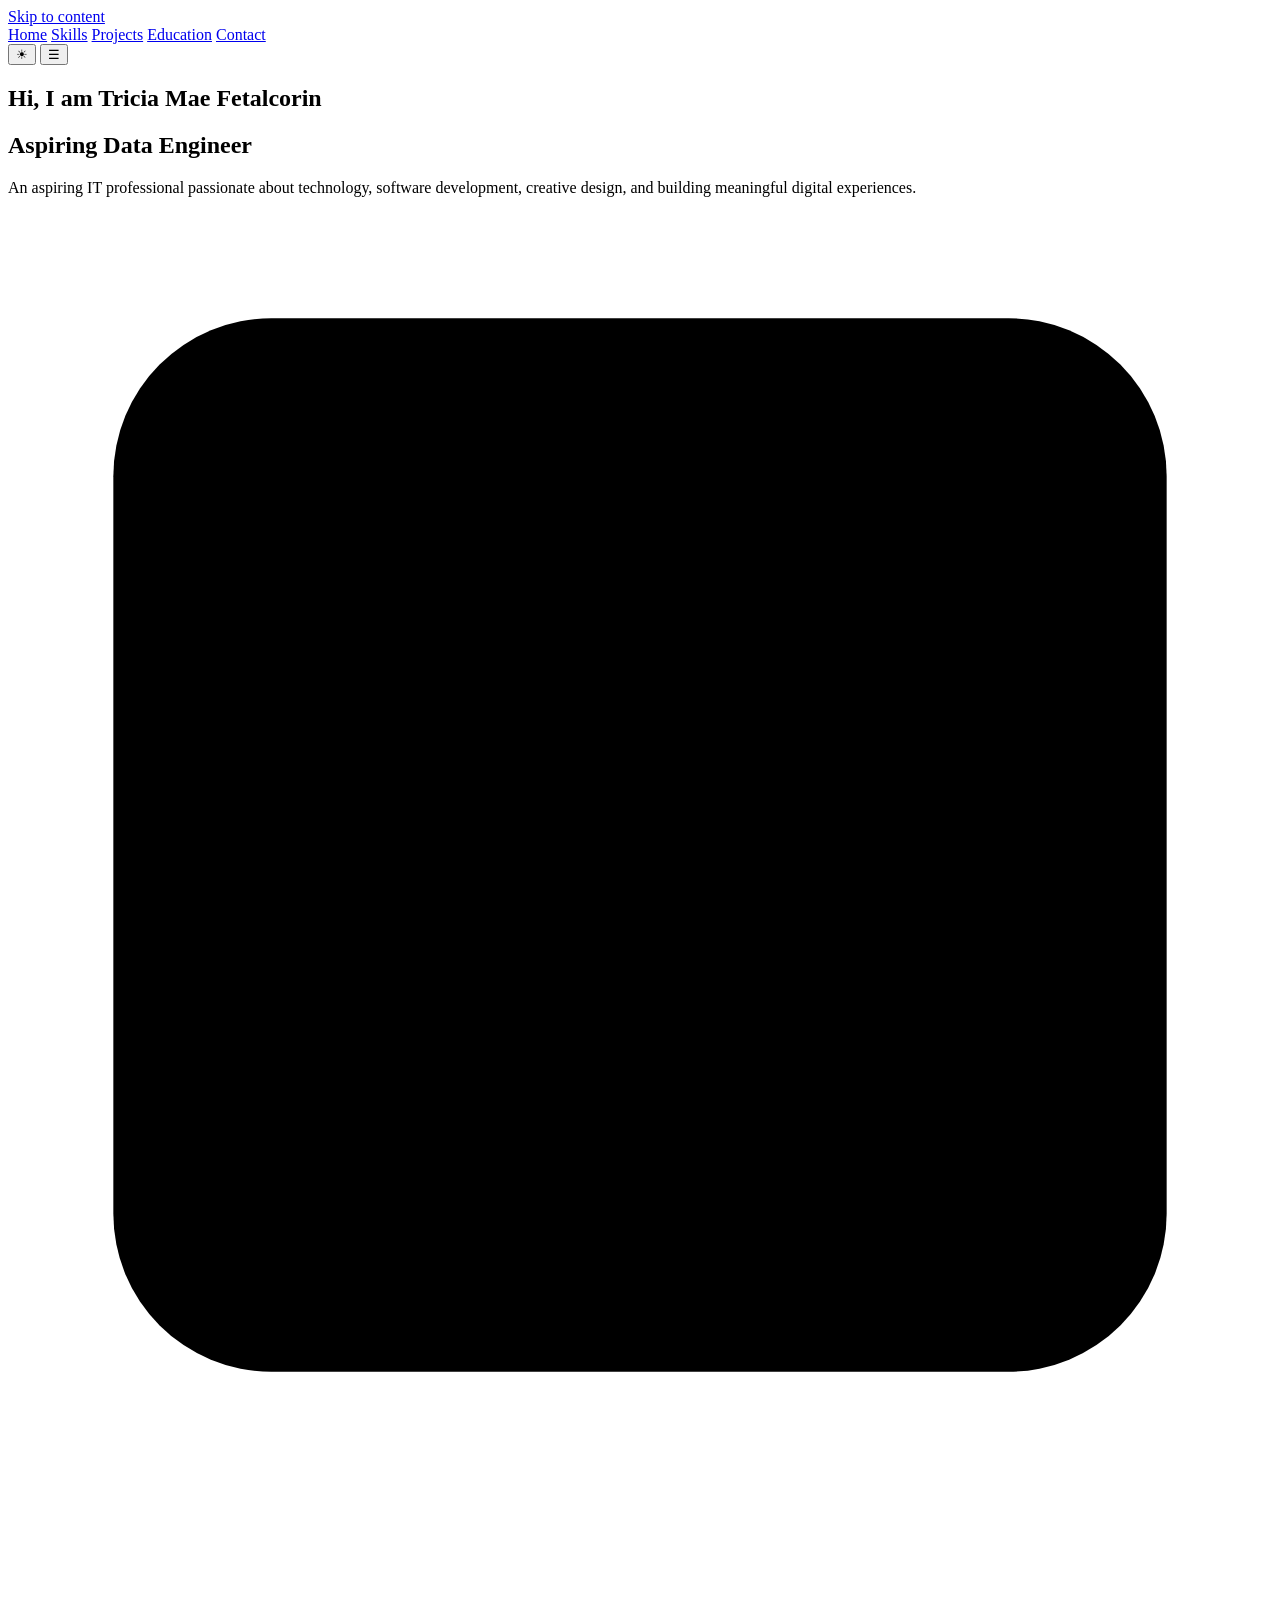
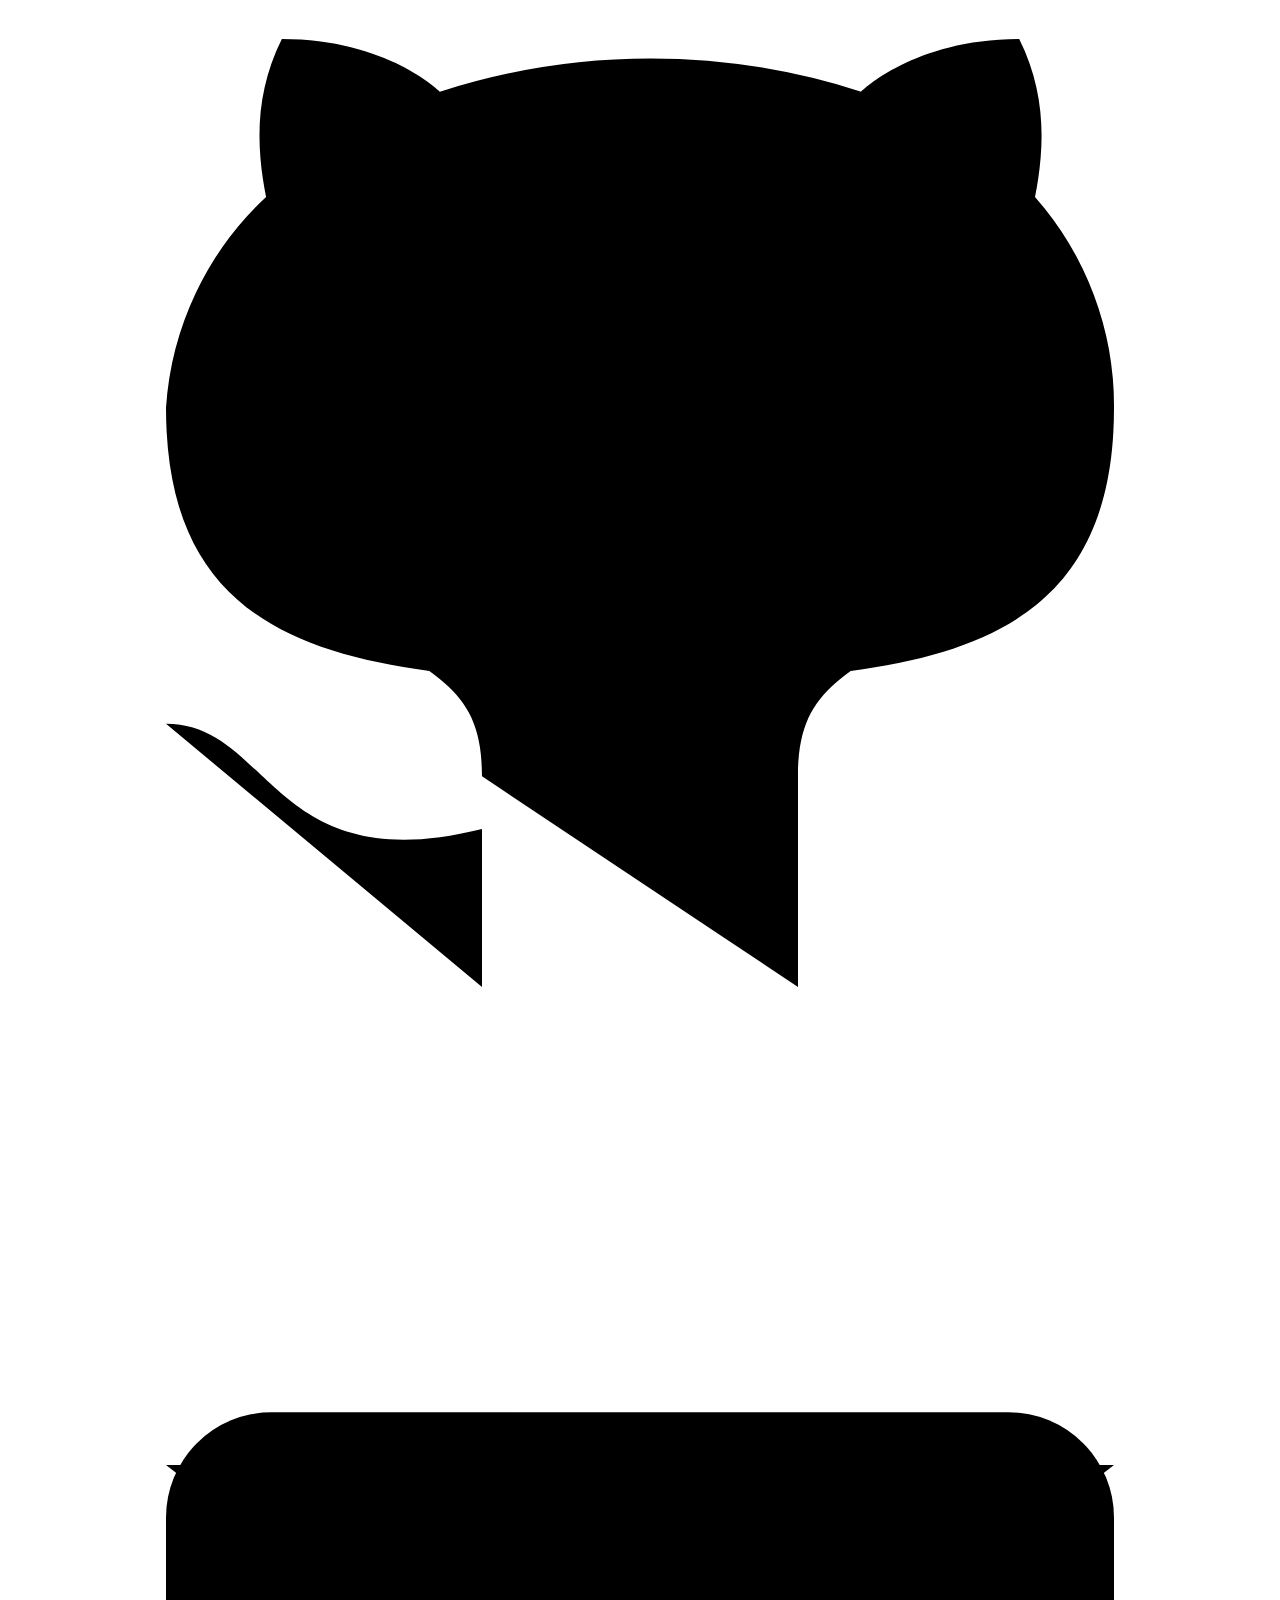
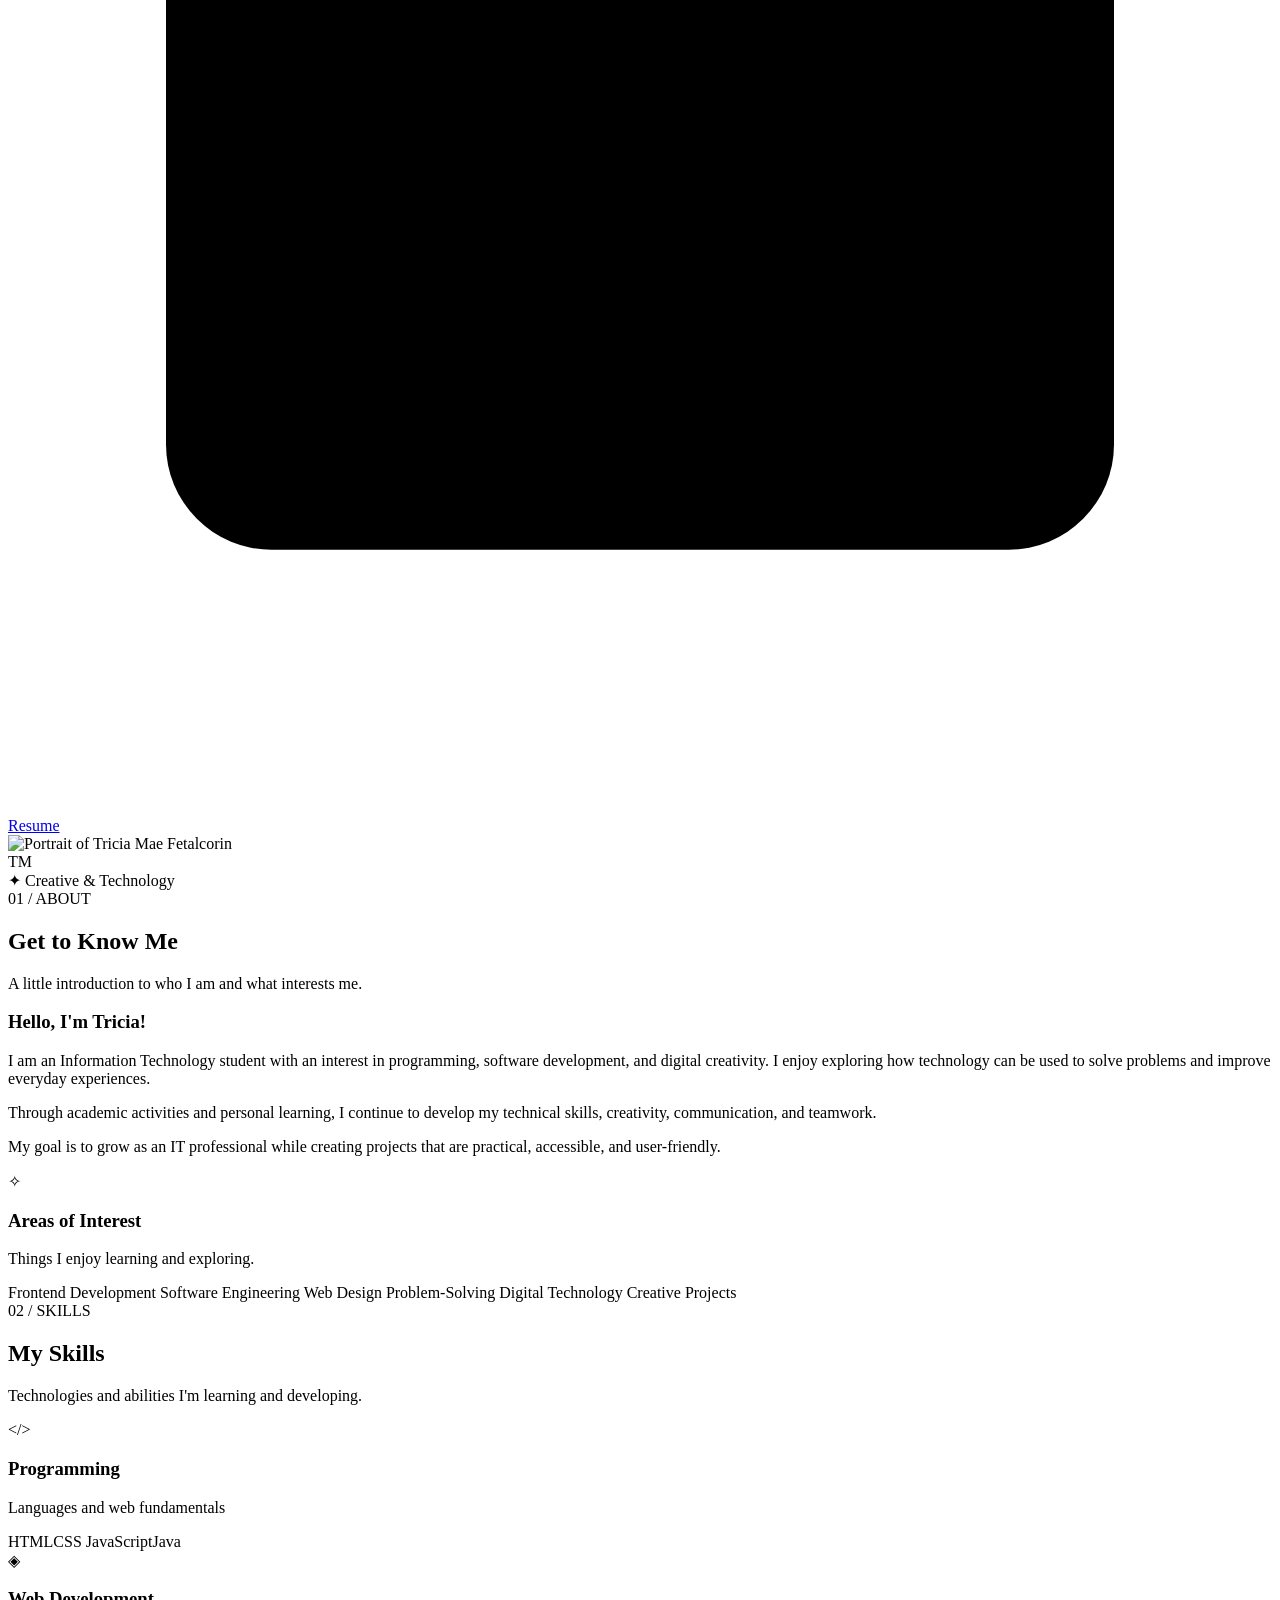
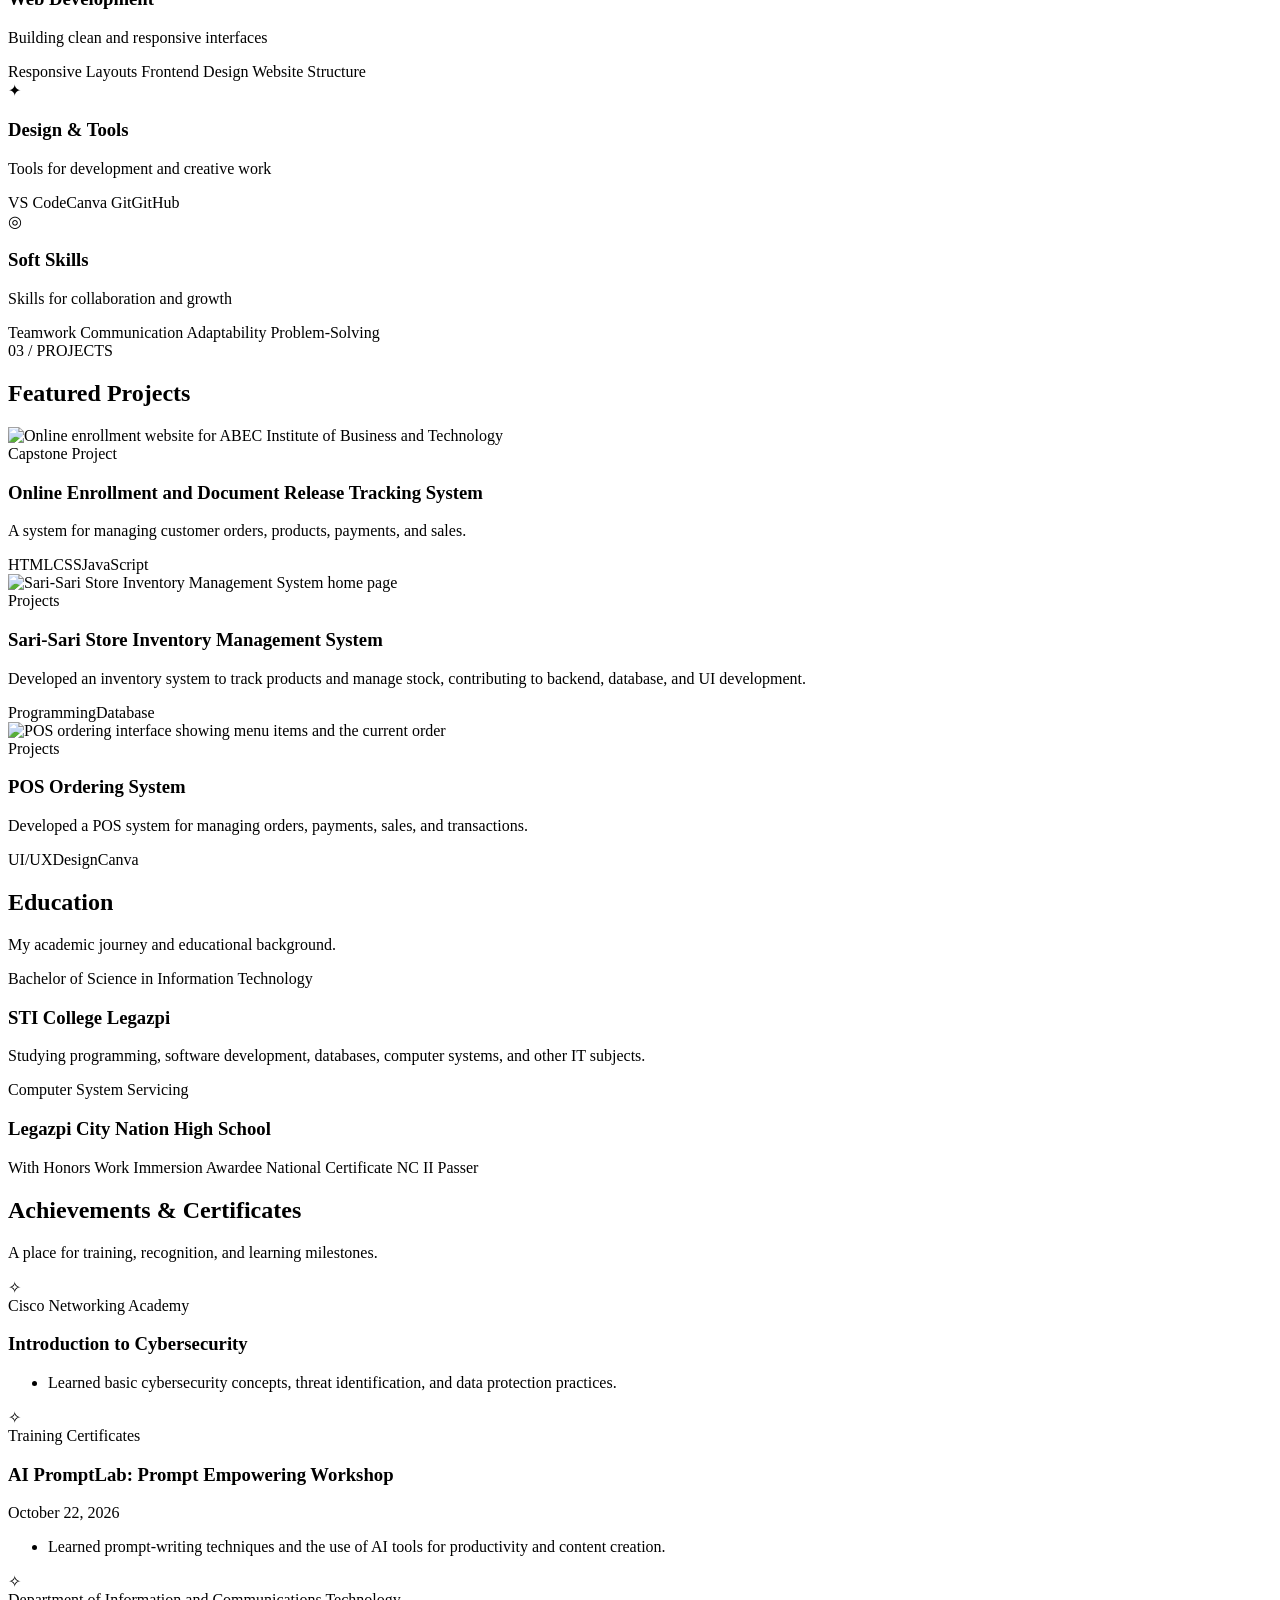
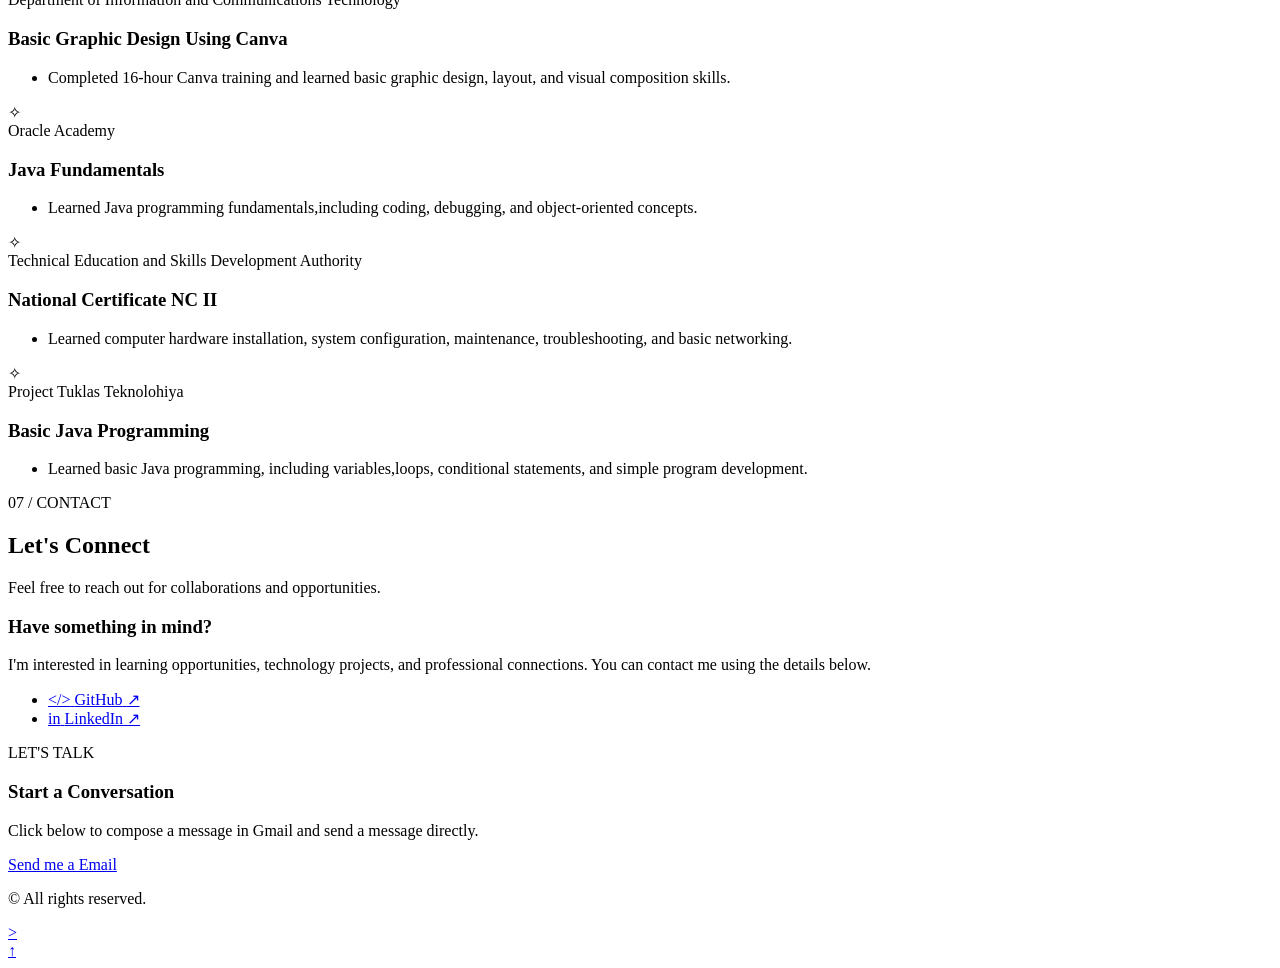
==== commit 5fbad6f3: "Add files via upload" ====
--- a/index.html
+++ b/index.html
@@ -1,445 +1,445 @@
-
-<!DOCTYPE html>
-<html lang="en" data-theme="dark">
-<head>
-  <meta charset="UTF-8">
-  <meta name="viewport" content="width=device-width, initial-scale=1.0">
-  <meta name="description" content="Portfolio of Tricia Mae Fetalcorin, an Information Technology student.">
-  <meta name="theme-color" content="#08090f">
-  <title>My Portfolio</title>
-
-  <link rel="preconnect" href="https://fonts.googleapis.com">
-  <link rel="preconnect" href="https://fonts.gstatic.com" crossorigin>
-  <link href="https://fonts.googleapis.com/css2?family=Outfit:wght@400;500;600;700;800&family=Source+Sans+3:wght@400;500;600;700&display=swap" rel="stylesheet">
-
-  <link rel="stylesheet" href="css/styles.css">
-  <script src="js/responsive.js" defer></script>
-</head>
-<body>
-
-  <a class="skip-link" href="#main">Skip to content</a>
-
-  <div class="atmosphere" aria-hidden="true">
-    <div class="orb orb-one"></div>
-    <div class="orb orb-two"></div>
-    <div class="grid-background"></div>
-  </div>
-
-  <header class="site-header" id="header">
-    <nav class="nav container" aria-label="Main navigation">
-      <a href="#home" class="brand"></a>
-      </a>
-
-      <div class="nav-links" id="nav-menu">
-        <a href="#home" class="nav-link active">Home</a>
-        <a href="#skills" class="nav-link">Skills</a>
-        <a href="#projects" class="nav-link">Projects</a>
-        <a href="#education" class="nav-link">Education</a>
-        <a href="#contact" class="nav-link">Contact</a>
-      </div>
-
-      <div class="nav-actions">
-        <button class="icon-button" id="theme-toggle"
-                type="button" aria-label="Switch to light mode"
-                title="Toggle dark and light mode">
-        <span id="theme-icon" aria-hidden="true">☀</span>
-        </button>
-
-        <button class="icon-button menu-toggle" id="menu-toggle"
-                type="button" aria-label="Open menu"
-                aria-controls="nav-menu" aria-expanded="false">
-          <span id="menu-icon" aria-hidden="true">☰</span>
-        </button>
-      </div>
-    </nav>
-  </header>
-
-  <main id="main">
-
-    <!-- HOME -->
-    <section class="hero container" id="home">
-      <div class="hero-content">
-        <h1>Hi, I am <span class="home-accent">Tricia Mae Fetalcorin</span></h1>
-        <h2>Aspiring <span class="home-accent">Data Engineer</span></h2>
-        <p class="hero-description">
-          An aspiring IT professional passionate about technology,
-          software development, creative design, and building
-          meaningful digital experiences.
-        </p>
-
-        <div class="hero-socials" aria-label="Social and contact links">
-          <a href="https://www.linkedin.com/in/tricia-mae-fetalcorin-b0b885438" target="_blank" rel="noopener noreferrer" aria-label="LinkedIn (opens in a new tab)">
-            <svg viewBox="0 0 24 24" aria-hidden="true"><path d="M6 9v11M6 5v.1M10 20V9h4v1.5c1-2.5 6-2.5 6 2V20M14 20v-6"/><rect x="2" y="2" width="20" height="20" rx="3"/></svg>
-          </a>
-          <a href="https://github.com/triciaaamaeeee" target="_blank" rel="noopener noreferrer" aria-label="GitHub profile (opens in a new tab)">
-            <svg viewBox="0 0 24 24" aria-hidden="true"><path d="M9 21v-3c-4 1-4-2-6-2m12 5v-4c0-1 .3-1.5 1-2 3-.4 5-1.5 5-5a6 6 0 0 0-1.5-4c.2-1 .2-2-.3-3-2 0-3 1-3 1a13 13 0 0 0-8 0s-1-1-3-1c-.5 1-.5 2-.3 3A6 6 0 0 0 3 10c0 3.5 2 4.6 5 5 .7.5 1 1 1 2"/></svg>
-          </a>
-          <a href="mailto:triciamaefetalcorin@gmail.com" aria-label="Email Tricia Mae">
-            <svg viewBox="0 0 24 24" aria-hidden="true"><rect x="3" y="5" width="18" height="14" rx="2"/><path d="m3 6 9 7 9-7"/></svg>
-          </a>
-        </div>
-
-        <div class="hero-buttons">
-          <a href="mailto:triciamaefetalcorin@gmail.com" class="btn home-hire">Hire Me</a>
-        </div>
-      </div>
-
-      <div class="hero-visual">
-        <div class="portrait-border">
-          <div class="portrait">
-        
-                 <img src="assets/profile.jpg" alt="Portrait of Tricia Mae Fetalcorin">
-            
-            <div class="portrait-initials">TM</div>
-            <div class="portrait-decoration decoration-one"></div>
-            <div class="portrait-decoration decoration-two"></div>
-          </div>
-        </div>
-        <div class="floating-label">
-          <span class="floating-icon" aria-hidden="true">✦</span>
-          <span>Creative &amp; Technology</span>
-        </div>
-      </div>
-    </section>
-
-    <!-- ABOUT -->
-    <section class="section" id="about">
-      <div class="container">
-        <div class="section-heading">
-          <span class="section-number">01 / ABOUT</span>
-          <h2>Get to <span class="gradient-text">Know Me</span></h2>
-          <p>A little introduction to who I am and what interests me.</p>
-        </div>
-
-        <div class="about-grid">
-          <div class="about-text reveal">
-            <h3>Hello, I'm Tricia!</h3>
-            <p>
-              I am an Information Technology student with an interest
-              in programming, software development, and digital creativity.
-              I enjoy exploring how technology can be used to solve
-              problems and improve everyday experiences.
-            </p>
-            <p>
-              Through academic activities and personal learning,
-              I continue to develop my technical skills, creativity,
-              communication, and teamwork.
-            </p>
-            <p>
-              My goal is to grow as an IT professional while creating
-              projects that are practical, accessible, and user-friendly.
-            </p>
-          </div>
-
-          <div class="card about-card reveal">
-            <div class="card-icon" aria-hidden="true">✧</div>
-            <h3>Areas of Interest</h3>
-            <p>Things I enjoy learning and exploring.</p>
-            <div class="tag-list">
-              <span>Frontend Development</span>
-              <span>Software Engineering</span>
-              <span>Web Design</span>
-              <span>Problem-Solving</span>
-              <span>Digital Technology</span>
-              <span>Creative Projects</span>
-            </div>
-          </div>
-        </div>
-      </div>
-    </section>
-
-    <!-- SKILLS -->
-    <section class="section" id="skills">
-      <div class="container">
-        <div class="section-heading">
-          <span class="section-number">02 / SKILLS</span>
-          <h2>My <span class="gradient-text">Skills</span></h2>
-          <p>Technologies and abilities I'm learning and developing.</p>
-        </div>
-
-        <div class="skills-grid">
-          <article class="card skill-card reveal">
-            <div class="card-icon" aria-hidden="true">&lt;/&gt;</div>
-            <h3>Programming</h3>
-            <p>Languages and web fundamentals</p>
-            <div class="skill-items">
-              <span>HTML</span><span>CSS</span>
-              <span>JavaScript</span><span>Java</span>
-            </div>
-          </article>
-
-          <article class="card skill-card reveal">
-            <div class="card-icon" aria-hidden="true">◈</div>
-            <h3>Web Development</h3>
-            <p>Building clean and responsive interfaces</p>
-            <div class="skill-items">
-              <span>Responsive Layouts</span>
-              <span>Frontend Design</span>
-              <span>Website Structure</span>
-            </div>
-          </article>
-
-          <article class="card skill-card reveal">
-            <div class="card-icon" aria-hidden="true">✦</div>
-            <h3>Design &amp; Tools</h3>
-            <p>Tools for development and creative work</p>
-            <div class="skill-items">
-              <span>VS Code</span><span>Canva</span>
-              <span>Git</span><span>GitHub</span>
-            </div>
-          </article>
-
-          <article class="card skill-card reveal">
-            <div class="card-icon" aria-hidden="true">◎</div>
-            <h3>Soft Skills</h3>
-            <p>Skills for collaboration and growth</p>
-            <div class="skill-items">
-              <span>Teamwork</span>
-              <span>Communication</span>
-              <span>Adaptability</span>
-              <span>Problem-Solving</span>
-            </div>
-          </article>
-        </div>
-      </div>
-    </section>
-
-    <!-- PROJECTS -->
-    <section class="section" id="projects">
-      <div class="container">
-        <div class="section-heading">
-          <span class="section-number">03 / PROJECTS</span>
-          <h2>Featured <span class="gradient-text">Projects</span></h2>
-        </div>
-
-        <div class="projects-grid">
-          <article class="card project-card reveal">
-            <div class="project-preview project-screenshot">
-              <img src="assets/online-enrollment.png" alt="Online enrollment website for ABEC Institute of Business and Technology" loading="lazy" decoding="async">
-            </div>
-            <div class="project-content">
-              <span class="project-type">Capstone Project</span>
-              <h3>Online Enrollment and Document Release Tracking System</h3>
-              <p>
-                A system for managing customer orders, 
-                products, payments, and sales.
-              </p>
-              <div class="tag-list">
-                <span>HTML</span><span>CSS</span><span>JavaScript</span>
-              </div>
-            </div>
-          </article>
-
-          <article class="card project-card reveal">
-            <div class="project-preview project-screenshot">
-              <img src="assets/sari-sari-store.png" alt="Sari-Sari Store Inventory Management System home page" loading="lazy" decoding="async">
-            </div>
-            <div class="project-content">
-              <span class="project-type">Projects</span>
-              <h3>Sari-Sari Store Inventory Management System</h3>
-              <p>
-                Developed an inventory system to track products and manage stock,
-                 contributing to backend, database, and UI development.
-              </p>
-              <div class="tag-list">
-                <span>Programming</span><span>Database</span>
-              </div>
-            </div>
-          </article>
-
-          <article class="card project-card reveal">
-            <div class="project-preview project-screenshot">
-              <img src="assets/pos-system.png" alt="POS ordering interface showing menu items and the current order" loading="lazy" decoding="async">
-            </div>
-            <div class="project-content">
-              <span class="project-type">Projects</span>
-              <h3>POS Ordering System</h3>
-              <p>
-                Developed a POS system for managing orders, 
-                payments, sales, and transactions.
-              </p>
-              <div class="tag-list">
-                <span>UI/UX</span><span>Design</span><span>Canva</span>
-              </div>
-            </div>
-          </article>
-        </div>
-      </div>
-    </section>
-
-    <!-- EDUCATION -->
-    <section class="section" id="education">
-      <div class="container">
-        <div class="section-heading">
-          <h2><span class="gradient-text">Education</span></h2>
-          <p>My academic journey and educational background.</p>
-        </div>
-
-        <div class="timeline">
-          <div class="timeline-item reveal">
-            <div class="timeline-marker"></div>
-            <div class="card timeline-card">
-              <span class="timeline-date">Bachelor of Science in Information Technology</span>
-              <h3>STI College Legazpi</h3>
-              <p>
-                Studying programming, software development,
-                databases, computer systems, and other IT subjects.
-              </p>
-            </div>
-          </div>
-
-          <div class="timeline-item reveal">
-            <div class="timeline-marker"></div>
-            <div class="card timeline-card">
-              <span class="timeline-date">Computer System Servicing</span>
-              <h3>Legazpi City Nation High School</h3>
-              <div class="tag-list" aria-label="Awards and certifications">
-                <span>With Honors</span>
-                <span>Work Immersion Awardee</span>
-                <span>National Certificate NC II Passer</span>
-              </div>
-            </div>
-          </div>
-        </div>
-      </div>
-    </section>
-
-    <section class="section" id="certificates">
-      <div class="container">
-        <div class="section-heading">
-          <h2>Achievements &amp; <span class="gradient-text">Certificates</span></h2>
-          <p>A place for training, recognition, and learning milestones.</p>
-        </div>
-
-        <div class="achievements-grid">
-          <article class="card achievement-card reveal">
-            <div class="card-icon" aria-hidden="true">✧</div>
-            <span class="timeline-date">Cisco Networking Academy</span>
-            <h3>Introduction to Cybersecurity</h3>
-            <ul class="certification-details">
-              <li>Learned basic cybersecurity concepts, threat identification, 
-                  and data protection practices.</li>
-            </ul>
-          </article>
-
-          <article class="card achievement-card reveal">
-            <div class="card-icon" aria-hidden="true">✧</div>
-            <span class="timeline-date">Training Certificates</span>
-            <h3>AI PromptLab: Prompt Empowering Workshop</h3>
-            <p><time datetime="2026-10-22">October 22, 2026</time></p>
-            <ul class="certification-details">
-              <li>Learned prompt-writing techniques and the use of 
-                AI tools for productivity and content creation.</li>
-            </ul>
-          </article>
-
-          <article class="card achievement-card reveal">
-            <div class="card-icon" aria-hidden="true">✧</div>
-            <span class="timeline-date">Department of Information and Communications Technology</span>
-            <h3>Basic Graphic Design Using Canva</h3>
-            <ul class="certification-details">
-              <li>Completed 16-hour Canva training and 
-                learned basic graphic design, layout, and 
-                visual composition skills.</li>
-            </ul>
-          </article>
-
-          <article class="card achievement-card reveal">
-            <div class="card-icon" aria-hidden="true">✧</div>
-            <span class="timeline-date">Oracle Academy</span>
-            <h3>Java Fundamentals</h3>
-            <ul class="certification-details">
-              <li>Learned Java programming fundamentals,including coding, 
-                  debugging, and object-oriented concepts.</li>
-            </ul>
-          </article>
-
-          <article class="card achievement-card reveal">
-            <div class="card-icon" aria-hidden="true">✧</div>
-            <span class="timeline-date">Technical Education and Skills Development Authority</span>
-            <h3>National Certificate NC II</h3>
-            <ul class="certification-details">
-              <li>Learned computer hardware installation, 
-                  system configuration, maintenance, 
-                  troubleshooting, and basic networking.</li>
-            </ul>
-          </article>
-
-          <article class="card achievement-card reveal">
-            <div class="card-icon" aria-hidden="true">✧</div>
-            <span class="timeline-date">Project Tuklas Teknolohiya</span>
-            <h3>Basic Java Programming</h3>
-            <ul class="certification-details">
-              <li>Learned basic Java programming, including 
-                  variables,loops, conditional statements, 
-                  and simple program development.</li>
-            </ul>
-          </article>
-        </div>
-      </div>
-    </section>
-
-    <!-- CONTACT -->
-    <section class="section" id="contact">
-      <div class="container">
-        <div class="section-heading">
-          <span class="section-number">07 / CONTACT</span>
-          <h2>Let's <span class="gradient-text">Connect</span></h2>
-          <p>Feel free to reach out for collaborations and opportunities.</p>
-        </div>
-
-        <div class="contact-grid">
-          <div class="contact-info reveal">
-            <h3>Have something in mind?</h3>
-            <p>
-              I'm interested in learning opportunities,
-              technology projects, and professional connections.
-              You can contact me using the details below.
-            </p>
-            <ul class="contact-links" aria-label="Find me online">
-              <li>
-                <a class="contact-link-card" id="contact-github" href="https://github.com/triciaaamaeeee" target="_blank" rel="noopener noreferrer" aria-label="GitHub (opens in a new tab)">
-                  <span class="contact-symbol" aria-hidden="true">&lt;/&gt;</span>
-                  <span class="contact-value">GitHub</span>
-                  <span class="contact-link-arrow" aria-hidden="true">↗</span>
-                </a>
-              </li>
-              <li>
-                <a class="contact-link-card" id="contact-linkedin" href="https://www.linkedin.com/in/tricia-mae-fetalcorin-b0b885438" target="_blank" rel="noopener noreferrer" aria-label="LinkedIn (opens in a new tab)">
-                  <span class="contact-symbol" aria-hidden="true">in</span>
-                  <span class="contact-value">LinkedIn</span>
-                  <span class="contact-link-arrow" aria-hidden="true">↗</span>
-                </a>
-              </li>
-            </ul>
-          </div>
-
-          <div class="card contact-card reveal">
-            <span class="section-number">LET'S TALK</span>
-            <h3>Start a Conversation</h3>
-            <p>
-              Click below to compose a message in Gmail
-              and send a message directly.
-            </p>
-            <a id="email-button" class="btn btn-primary" href="https://mail.google.com/mail/?view=cm&amp;fs=1&amp;to=triciamaefetalcorin%40gmail.com" target="_blank" rel="noopener noreferrer">Send me a Email</a>
-            <p class="contact-note">
-            </p>
-          </div>
-        </div>
-      </div>
-    </section>
-
-  </main>
-
-  <footer class="site-footer">
-    <div class="container footer-inner">
-      <p>© <span id="year"></span>All rights reserved.</p>
-      <a href="#home"> > </a>
-    </div>
-  </footer>
-
-  <a href="#home" class="back-to-top" id="back-to-top"
-     aria-label="Back to top" tabindex="-1" aria-hidden="true">↑</a>
-
-</body>
-</html>
+
+<!DOCTYPE html>
+<html lang="en" data-theme="dark">
+<head>
+  <meta charset="UTF-8">
+  <meta name="viewport" content="width=device-width, initial-scale=1.0">
+  <meta name="description" content="Portfolio of Tricia Mae Fetalcorin, an Information Technology student.">
+  <meta name="theme-color" content="#08090f">
+  <title>My Portfolio</title>
+
+  <link rel="preconnect" href="https://fonts.googleapis.com">
+  <link rel="preconnect" href="https://fonts.gstatic.com" crossorigin>
+  <link href="https://fonts.googleapis.com/css2?family=Outfit:wght@400;500;600;700;800&family=Source+Sans+3:wght@400;500;600;700&display=swap" rel="stylesheet">
+
+  <link rel="stylesheet" href="css/styles.css">
+  <script src="js/responsive.js" defer></script>
+</head>
+<body>
+
+  <a class="skip-link" href="#main">Skip to content</a>
+
+  <div class="atmosphere" aria-hidden="true">
+    <div class="orb orb-one"></div>
+    <div class="orb orb-two"></div>
+    <div class="grid-background"></div>
+  </div>
+
+  <header class="site-header" id="header">
+    <nav class="nav container" aria-label="Main navigation">
+      <a href="#home" class="brand"></a>
+      </a>
+
+      <div class="nav-links" id="nav-menu">
+        <a href="#home" class="nav-link active">Home</a>
+        <a href="#skills" class="nav-link">Skills</a>
+        <a href="#projects" class="nav-link">Projects</a>
+        <a href="#education" class="nav-link">Education</a>
+        <a href="#contact" class="nav-link">Contact</a>
+      </div>
+
+      <div class="nav-actions">
+        <button class="icon-button" id="theme-toggle"
+                type="button" aria-label="Switch to light mode"
+                title="Toggle dark and light mode">
+        <span id="theme-icon" aria-hidden="true">☀</span>
+        </button>
+
+        <button class="icon-button menu-toggle" id="menu-toggle"
+                type="button" aria-label="Open menu"
+                aria-controls="nav-menu" aria-expanded="false">
+          <span id="menu-icon" aria-hidden="true">☰</span>
+        </button>
+      </div>
+    </nav>
+  </header>
+
+  <main id="main">
+
+    <!-- HOME -->
+    <section class="hero container" id="home">
+      <div class="hero-content">
+        <h1>Hi, I am <span class="home-accent">Tricia Mae Fetalcorin</span></h1>
+        <h2>Aspiring <span class="home-accent">Data Engineer</span></h2>
+        <p class="hero-description">
+          An aspiring IT professional passionate about technology,
+          software development, creative design, and building
+          meaningful digital experiences.
+        </p>
+
+        <div class="hero-socials" aria-label="Social and contact links">
+          <a href="https://www.linkedin.com/in/tricia-mae-fetalcorin-b0b885438" target="_blank" rel="noopener noreferrer" aria-label="LinkedIn (opens in a new tab)">
+            <svg viewBox="0 0 24 24" aria-hidden="true"><path d="M6 9v11M6 5v.1M10 20V9h4v1.5c1-2.5 6-2.5 6 2V20M14 20v-6"/><rect x="2" y="2" width="20" height="20" rx="3"/></svg>
+          </a>
+          <a href="https://github.com/triciaaamaeeee" target="_blank" rel="noopener noreferrer" aria-label="GitHub profile (opens in a new tab)">
+            <svg viewBox="0 0 24 24" aria-hidden="true"><path d="M9 21v-3c-4 1-4-2-6-2m12 5v-4c0-1 .3-1.5 1-2 3-.4 5-1.5 5-5a6 6 0 0 0-1.5-4c.2-1 .2-2-.3-3-2 0-3 1-3 1a13 13 0 0 0-8 0s-1-1-3-1c-.5 1-.5 2-.3 3A6 6 0 0 0 3 10c0 3.5 2 4.6 5 5 .7.5 1 1 1 2"/></svg>
+          </a>
+          <a href="mailto:triciamaefetalcorin@gmail.com" aria-label="Email Tricia Mae">
+            <svg viewBox="0 0 24 24" aria-hidden="true"><rect x="3" y="5" width="18" height="14" rx="2"/><path d="m3 6 9 7 9-7"/></svg>
+          </a>
+        </div>
+
+        <div class="hero-buttons">
+          <a href="assets/tricia-mae-fetalcorin-resume.pdf" class="btn home-hire" target="_blank" rel="noopener noreferrer" aria-label="Hire Me — view my résumé PDF in a new tab">Resume</a>
+        </div>
+      </div>
+
+      <div class="hero-visual">
+        <div class="portrait-border">
+          <div class="portrait">
+        
+                 <img src="assets/profile.jpg" alt="Portrait of Tricia Mae Fetalcorin">
+            
+            <div class="portrait-initials">TM</div>
+            <div class="portrait-decoration decoration-one"></div>
+            <div class="portrait-decoration decoration-two"></div>
+          </div>
+        </div>
+        <div class="floating-label">
+          <span class="floating-icon" aria-hidden="true">✦</span>
+          <span>Creative &amp; Technology</span>
+        </div>
+      </div>
+    </section>
+
+    <!-- ABOUT -->
+    <section class="section" id="about">
+      <div class="container">
+        <div class="section-heading">
+          <span class="section-number">01 / ABOUT</span>
+          <h2>Get to <span class="gradient-text">Know Me</span></h2>
+          <p>A little introduction to who I am and what interests me.</p>
+        </div>
+
+        <div class="about-grid">
+          <div class="about-text reveal">
+            <h3>Hello, I'm Tricia!</h3>
+            <p>
+              I am an Information Technology student with an interest
+              in programming, software development, and digital creativity.
+              I enjoy exploring how technology can be used to solve
+              problems and improve everyday experiences.
+            </p>
+            <p>
+              Through academic activities and personal learning,
+              I continue to develop my technical skills, creativity,
+              communication, and teamwork.
+            </p>
+            <p>
+              My goal is to grow as an IT professional while creating
+              projects that are practical, accessible, and user-friendly.
+            </p>
+          </div>
+
+          <div class="card about-card reveal">
+            <div class="card-icon" aria-hidden="true">✧</div>
+            <h3>Areas of Interest</h3>
+            <p>Things I enjoy learning and exploring.</p>
+            <div class="tag-list">
+              <span>Frontend Development</span>
+              <span>Software Engineering</span>
+              <span>Web Design</span>
+              <span>Problem-Solving</span>
+              <span>Digital Technology</span>
+              <span>Creative Projects</span>
+            </div>
+          </div>
+        </div>
+      </div>
+    </section>
+
+    <!-- SKILLS -->
+    <section class="section" id="skills">
+      <div class="container">
+        <div class="section-heading">
+          <span class="section-number">02 / SKILLS</span>
+          <h2>My <span class="gradient-text">Skills</span></h2>
+          <p>Technologies and abilities I'm learning and developing.</p>
+        </div>
+
+        <div class="skills-grid">
+          <article class="card skill-card reveal">
+            <div class="card-icon" aria-hidden="true">&lt;/&gt;</div>
+            <h3>Programming</h3>
+            <p>Languages and web fundamentals</p>
+            <div class="skill-items">
+              <span>HTML</span><span>CSS</span>
+              <span>JavaScript</span><span>Java</span>
+            </div>
+          </article>
+
+          <article class="card skill-card reveal">
+            <div class="card-icon" aria-hidden="true">◈</div>
+            <h3>Web Development</h3>
+            <p>Building clean and responsive interfaces</p>
+            <div class="skill-items">
+              <span>Responsive Layouts</span>
+              <span>Frontend Design</span>
+              <span>Website Structure</span>
+            </div>
+          </article>
+
+          <article class="card skill-card reveal">
+            <div class="card-icon" aria-hidden="true">✦</div>
+            <h3>Design &amp; Tools</h3>
+            <p>Tools for development and creative work</p>
+            <div class="skill-items">
+              <span>VS Code</span><span>Canva</span>
+              <span>Git</span><span>GitHub</span>
+            </div>
+          </article>
+
+          <article class="card skill-card reveal">
+            <div class="card-icon" aria-hidden="true">◎</div>
+            <h3>Soft Skills</h3>
+            <p>Skills for collaboration and growth</p>
+            <div class="skill-items">
+              <span>Teamwork</span>
+              <span>Communication</span>
+              <span>Adaptability</span>
+              <span>Problem-Solving</span>
+            </div>
+          </article>
+        </div>
+      </div>
+    </section>
+
+    <!-- PROJECTS -->
+    <section class="section" id="projects">
+      <div class="container">
+        <div class="section-heading">
+          <span class="section-number">03 / PROJECTS</span>
+          <h2>Featured <span class="gradient-text">Projects</span></h2>
+        </div>
+
+        <div class="projects-grid">
+          <article class="card project-card reveal">
+            <div class="project-preview project-screenshot">
+              <img src="assets/online-enrollment.png" alt="Online enrollment website for ABEC Institute of Business and Technology" loading="lazy" decoding="async">
+            </div>
+            <div class="project-content">
+              <span class="project-type">Capstone Project</span>
+              <h3>Online Enrollment and Document Release Tracking System</h3>
+              <p>
+                A system for managing customer orders, 
+                products, payments, and sales.
+              </p>
+              <div class="tag-list">
+                <span>HTML</span><span>CSS</span><span>JavaScript</span>
+              </div>
+            </div>
+          </article>
+
+          <article class="card project-card reveal">
+            <div class="project-preview project-screenshot">
+              <img src="assets/sari-sari-store.png" alt="Sari-Sari Store Inventory Management System home page" loading="lazy" decoding="async">
+            </div>
+            <div class="project-content">
+              <span class="project-type">Projects</span>
+              <h3>Sari-Sari Store Inventory Management System</h3>
+              <p>
+                Developed an inventory system to track products and manage stock,
+                 contributing to backend, database, and UI development.
+              </p>
+              <div class="tag-list">
+                <span>Programming</span><span>Database</span>
+              </div>
+            </div>
+          </article>
+
+          <article class="card project-card reveal">
+            <div class="project-preview project-screenshot">
+              <img src="assets/pos-system.png" alt="POS ordering interface showing menu items and the current order" loading="lazy" decoding="async">
+            </div>
+            <div class="project-content">
+              <span class="project-type">Projects</span>
+              <h3>POS Ordering System</h3>
+              <p>
+                Developed a POS system for managing orders, 
+                payments, sales, and transactions.
+              </p>
+              <div class="tag-list">
+                <span>UI/UX</span><span>Design</span><span>Canva</span>
+              </div>
+            </div>
+          </article>
+        </div>
+      </div>
+    </section>
+
+    <!-- EDUCATION -->
+    <section class="section" id="education">
+      <div class="container">
+        <div class="section-heading">
+          <h2><span class="gradient-text">Education</span></h2>
+          <p>My academic journey and educational background.</p>
+        </div>
+
+        <div class="timeline">
+          <div class="timeline-item reveal">
+            <div class="timeline-marker"></div>
+            <div class="card timeline-card">
+              <span class="timeline-date">Bachelor of Science in Information Technology</span>
+              <h3>STI College Legazpi</h3>
+              <p>
+                Studying programming, software development,
+                databases, computer systems, and other IT subjects.
+              </p>
+            </div>
+          </div>
+
+          <div class="timeline-item reveal">
+            <div class="timeline-marker"></div>
+            <div class="card timeline-card">
+              <span class="timeline-date">Computer System Servicing</span>
+              <h3>Legazpi City Nation High School</h3>
+              <div class="tag-list" aria-label="Awards and certifications">
+                <span>With Honors</span>
+                <span>Work Immersion Awardee</span>
+                <span>National Certificate NC II Passer</span>
+              </div>
+            </div>
+          </div>
+        </div>
+      </div>
+    </section>
+
+    <section class="section" id="certificates">
+      <div class="container">
+        <div class="section-heading">
+          <h2>Achievements &amp; <span class="gradient-text">Certificates</span></h2>
+          <p>A place for training, recognition, and learning milestones.</p>
+        </div>
+
+        <div class="achievements-grid">
+          <article class="card achievement-card reveal">
+            <div class="card-icon" aria-hidden="true">✧</div>
+            <span class="timeline-date">Cisco Networking Academy</span>
+            <h3>Introduction to Cybersecurity</h3>
+            <ul class="certification-details">
+              <li>Learned basic cybersecurity concepts, threat identification, 
+                  and data protection practices.</li>
+            </ul>
+          </article>
+
+          <article class="card achievement-card reveal">
+            <div class="card-icon" aria-hidden="true">✧</div>
+            <span class="timeline-date">Training Certificates</span>
+            <h3>AI PromptLab: Prompt Empowering Workshop</h3>
+            <p><time datetime="2026-10-22">October 22, 2026</time></p>
+            <ul class="certification-details">
+              <li>Learned prompt-writing techniques and the use of 
+                AI tools for productivity and content creation.</li>
+            </ul>
+          </article>
+
+          <article class="card achievement-card reveal">
+            <div class="card-icon" aria-hidden="true">✧</div>
+            <span class="timeline-date">Department of Information and Communications Technology</span>
+            <h3>Basic Graphic Design Using Canva</h3>
+            <ul class="certification-details">
+              <li>Completed 16-hour Canva training and 
+                learned basic graphic design, layout, and 
+                visual composition skills.</li>
+            </ul>
+          </article>
+
+          <article class="card achievement-card reveal">
+            <div class="card-icon" aria-hidden="true">✧</div>
+            <span class="timeline-date">Oracle Academy</span>
+            <h3>Java Fundamentals</h3>
+            <ul class="certification-details">
+              <li>Learned Java programming fundamentals,including coding, 
+                  debugging, and object-oriented concepts.</li>
+            </ul>
+          </article>
+
+          <article class="card achievement-card reveal">
+            <div class="card-icon" aria-hidden="true">✧</div>
+            <span class="timeline-date">Technical Education and Skills Development Authority</span>
+            <h3>National Certificate NC II</h3>
+            <ul class="certification-details">
+              <li>Learned computer hardware installation, 
+                  system configuration, maintenance, 
+                  troubleshooting, and basic networking.</li>
+            </ul>
+          </article>
+
+          <article class="card achievement-card reveal">
+            <div class="card-icon" aria-hidden="true">✧</div>
+            <span class="timeline-date">Project Tuklas Teknolohiya</span>
+            <h3>Basic Java Programming</h3>
+            <ul class="certification-details">
+              <li>Learned basic Java programming, including 
+                  variables,loops, conditional statements, 
+                  and simple program development.</li>
+            </ul>
+          </article>
+        </div>
+      </div>
+    </section>
+
+    <!-- CONTACT -->
+    <section class="section" id="contact">
+      <div class="container">
+        <div class="section-heading">
+          <span class="section-number">07 / CONTACT</span>
+          <h2>Let's <span class="gradient-text">Connect</span></h2>
+          <p>Feel free to reach out for collaborations and opportunities.</p>
+        </div>
+
+        <div class="contact-grid">
+          <div class="contact-info reveal">
+            <h3>Have something in mind?</h3>
+            <p>
+              I'm interested in learning opportunities,
+              technology projects, and professional connections.
+              You can contact me using the details below.
+            </p>
+            <ul class="contact-links" aria-label="Find me online">
+              <li>
+                <a class="contact-link-card" id="contact-github" href="https://github.com/triciaaamaeeee" target="_blank" rel="noopener noreferrer" aria-label="GitHub (opens in a new tab)">
+                  <span class="contact-symbol" aria-hidden="true">&lt;/&gt;</span>
+                  <span class="contact-value">GitHub</span>
+                  <span class="contact-link-arrow" aria-hidden="true">↗</span>
+                </a>
+              </li>
+              <li>
+                <a class="contact-link-card" id="contact-linkedin" href="https://www.linkedin.com/in/tricia-mae-fetalcorin-b0b885438" target="_blank" rel="noopener noreferrer" aria-label="LinkedIn (opens in a new tab)">
+                  <span class="contact-symbol" aria-hidden="true">in</span>
+                  <span class="contact-value">LinkedIn</span>
+                  <span class="contact-link-arrow" aria-hidden="true">↗</span>
+                </a>
+              </li>
+            </ul>
+          </div>
+
+          <div class="card contact-card reveal">
+            <span class="section-number">LET'S TALK</span>
+            <h3>Start a Conversation</h3>
+            <p>
+              Click below to compose a message in Gmail
+              and send a message directly.
+            </p>
+            <a id="email-button" class="btn btn-primary" href="https://mail.google.com/mail/?view=cm&amp;fs=1&amp;to=triciamaefetalcorin%40gmail.com" target="_blank" rel="noopener noreferrer">Send me a Email</a>
+            <p class="contact-note">
+            </p>
+          </div>
+        </div>
+      </div>
+    </section>
+
+  </main>
+
+  <footer class="site-footer">
+    <div class="container footer-inner">
+      <p>© <span id="year"></span>All rights reserved.</p>
+      <a href="#home"> > </a>
+    </div>
+  </footer>
+
+  <a href="#home" class="back-to-top" id="back-to-top"
+     aria-label="Back to top" tabindex="-1" aria-hidden="true">↑</a>
+
+</body>
+</html>
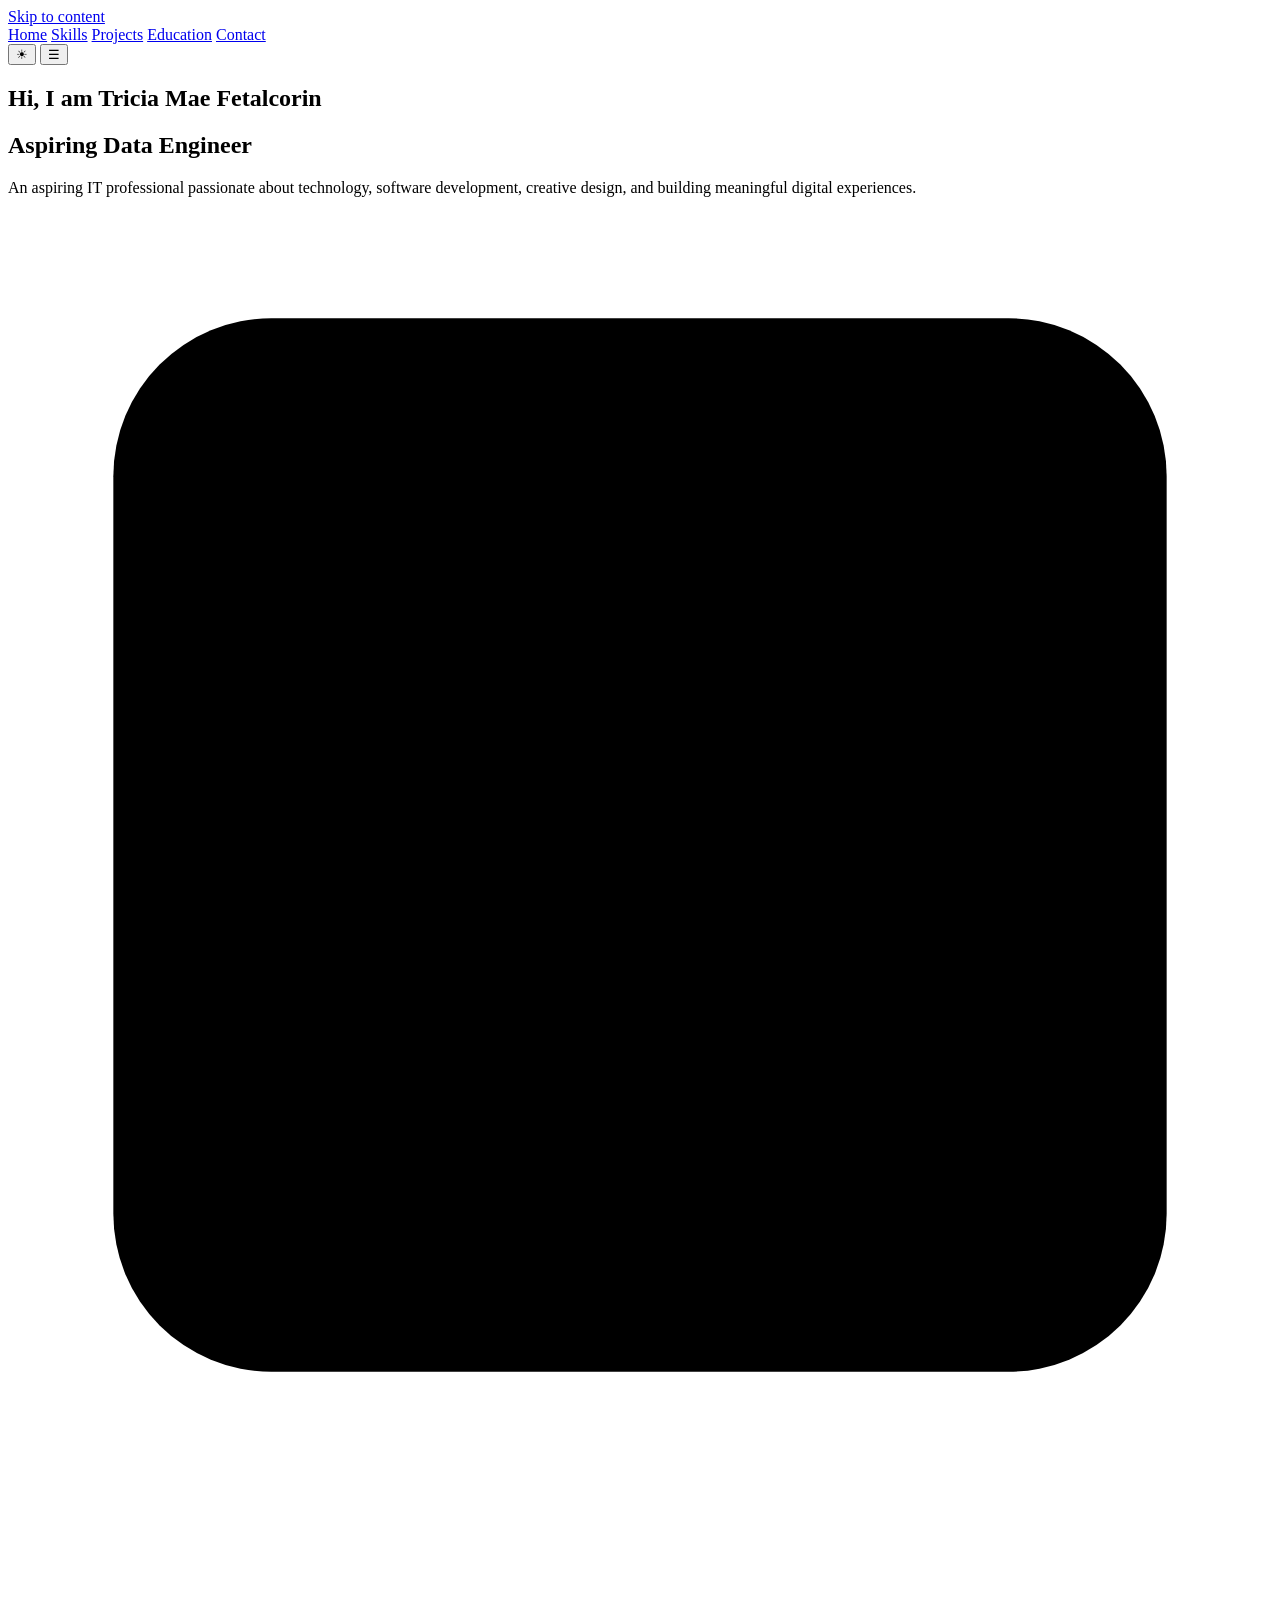
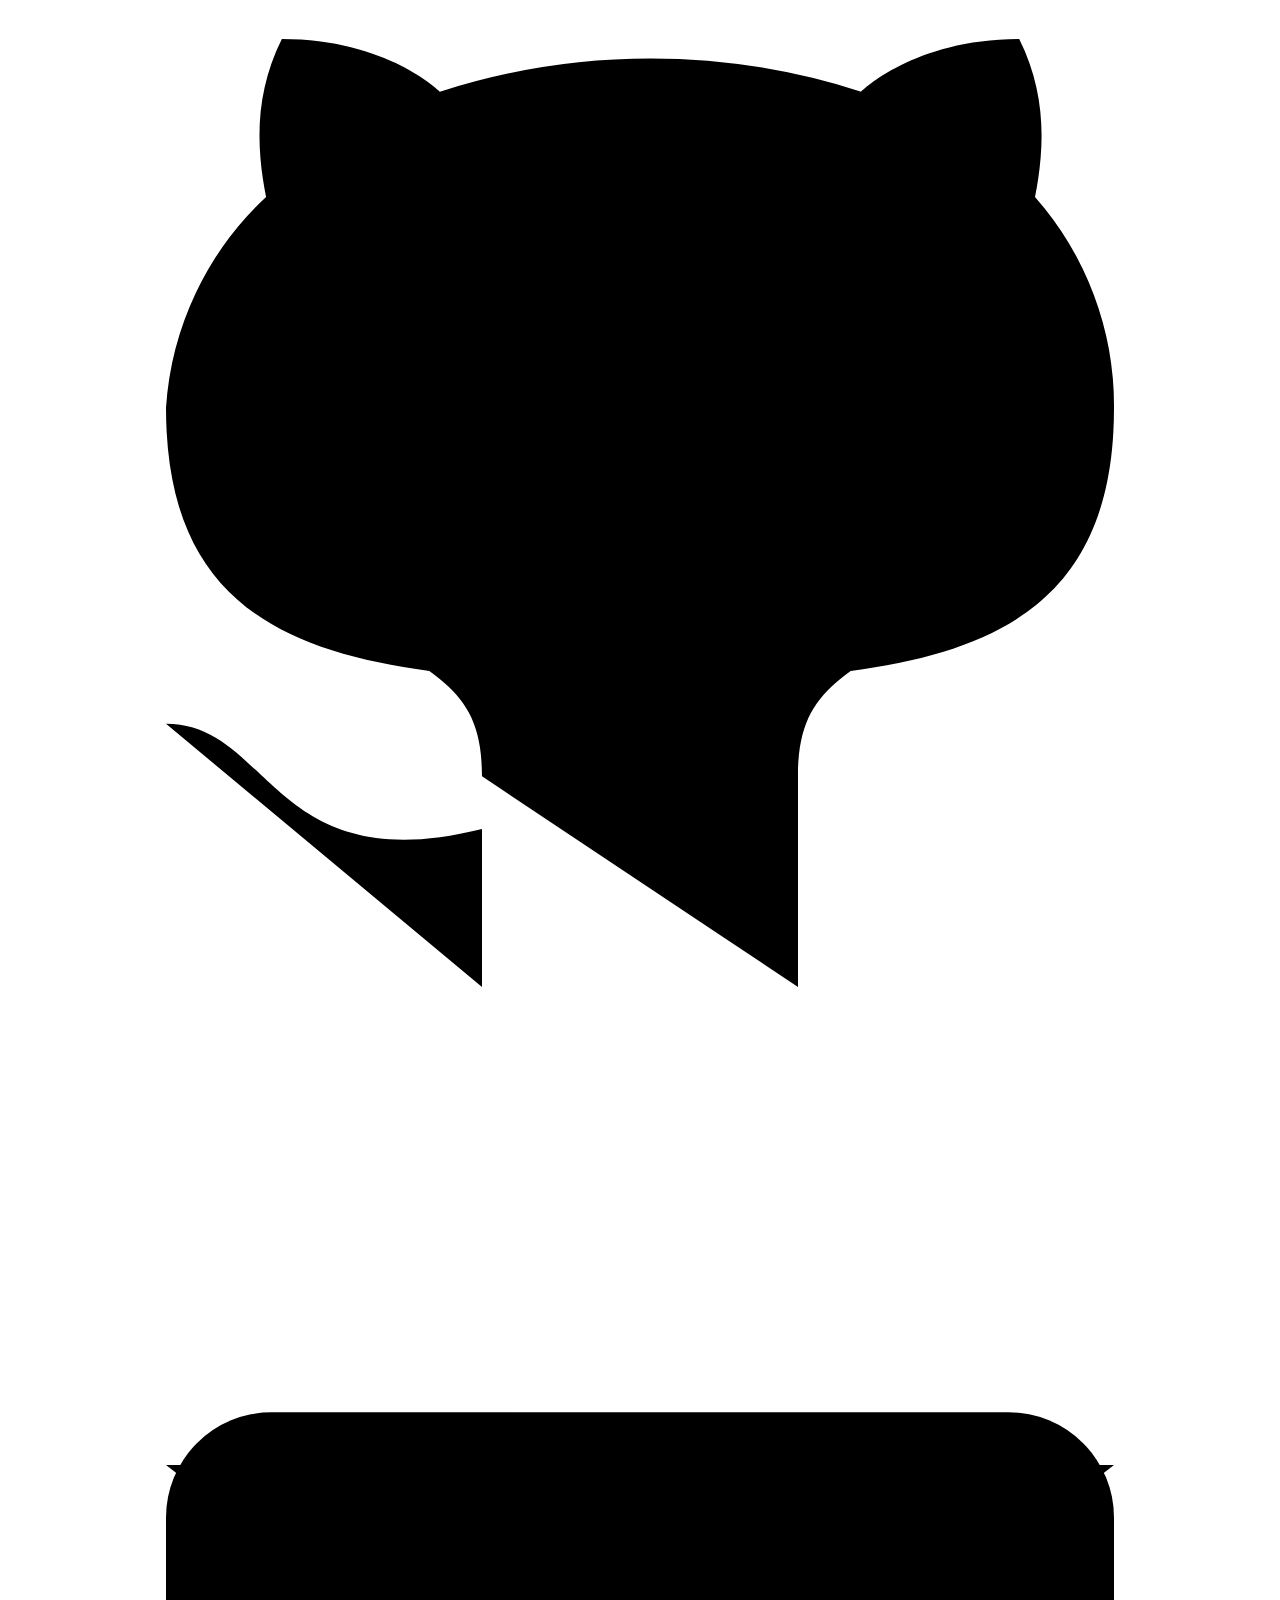
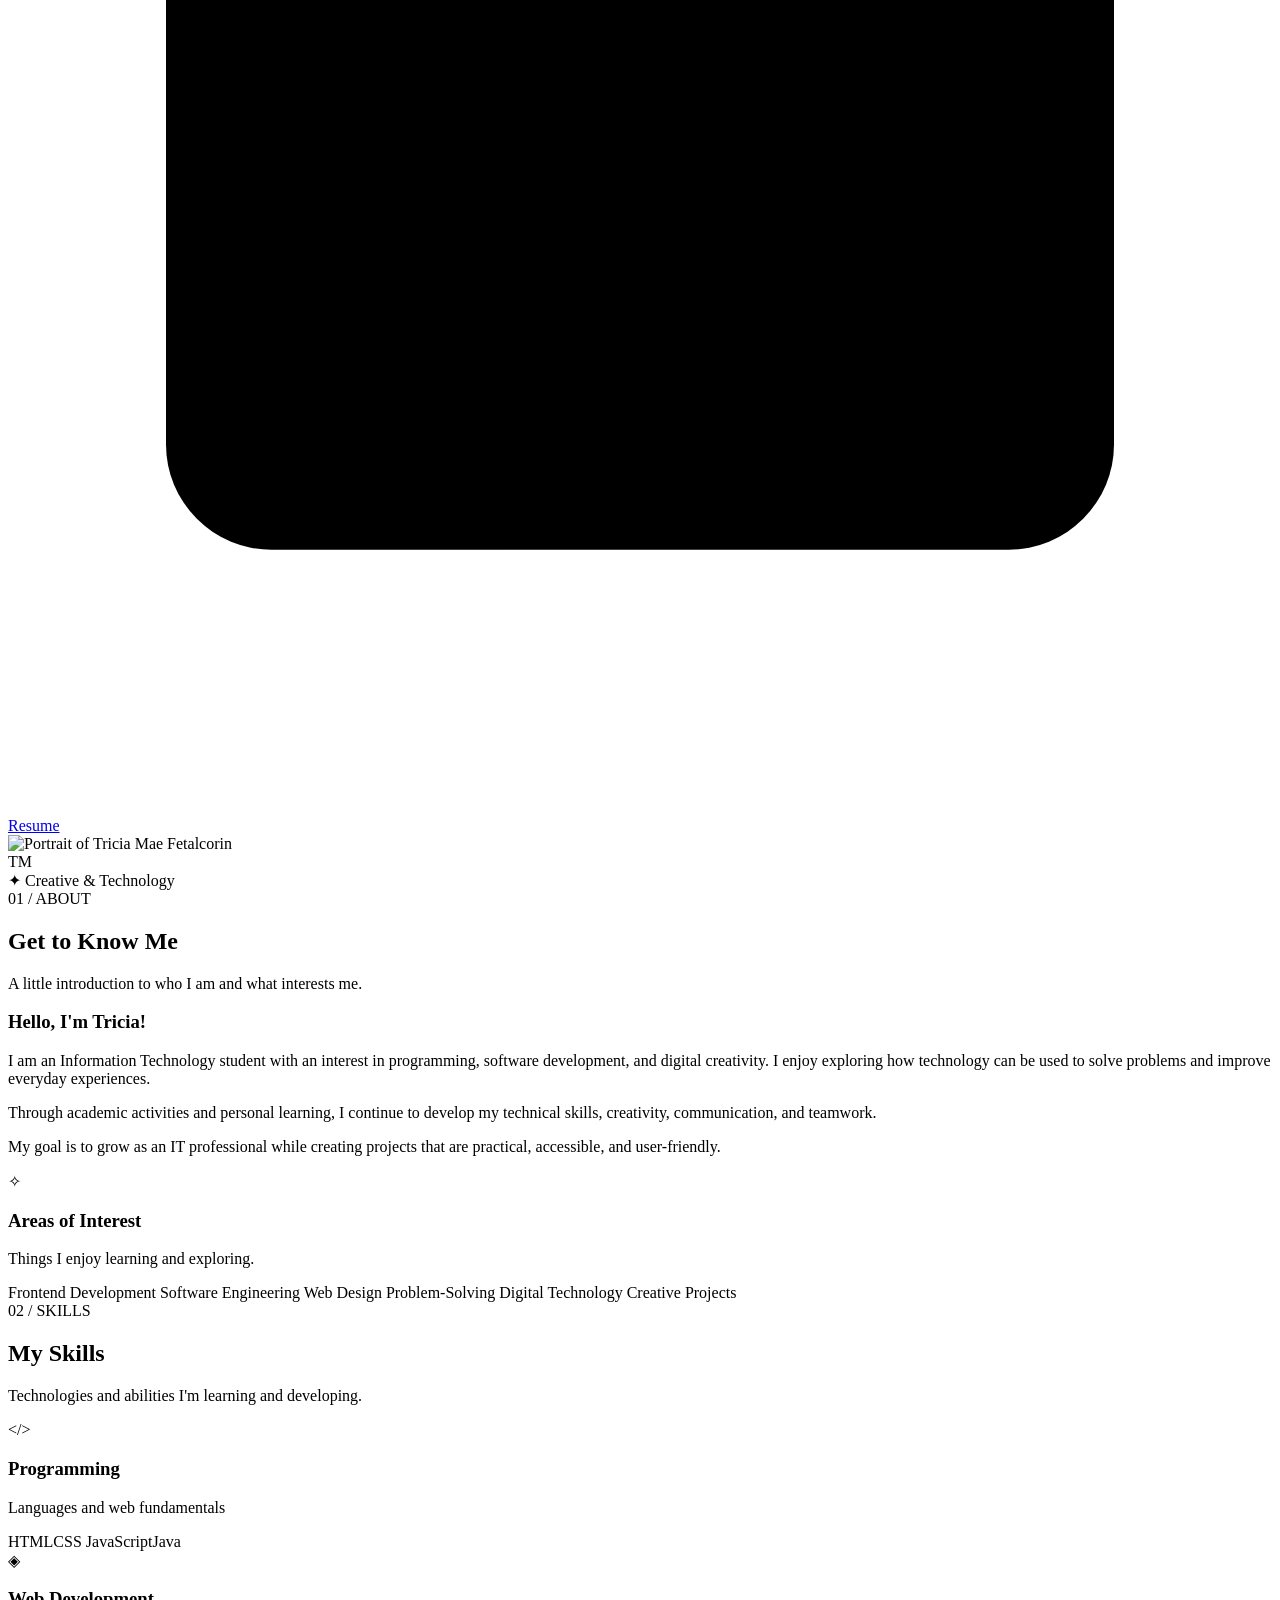
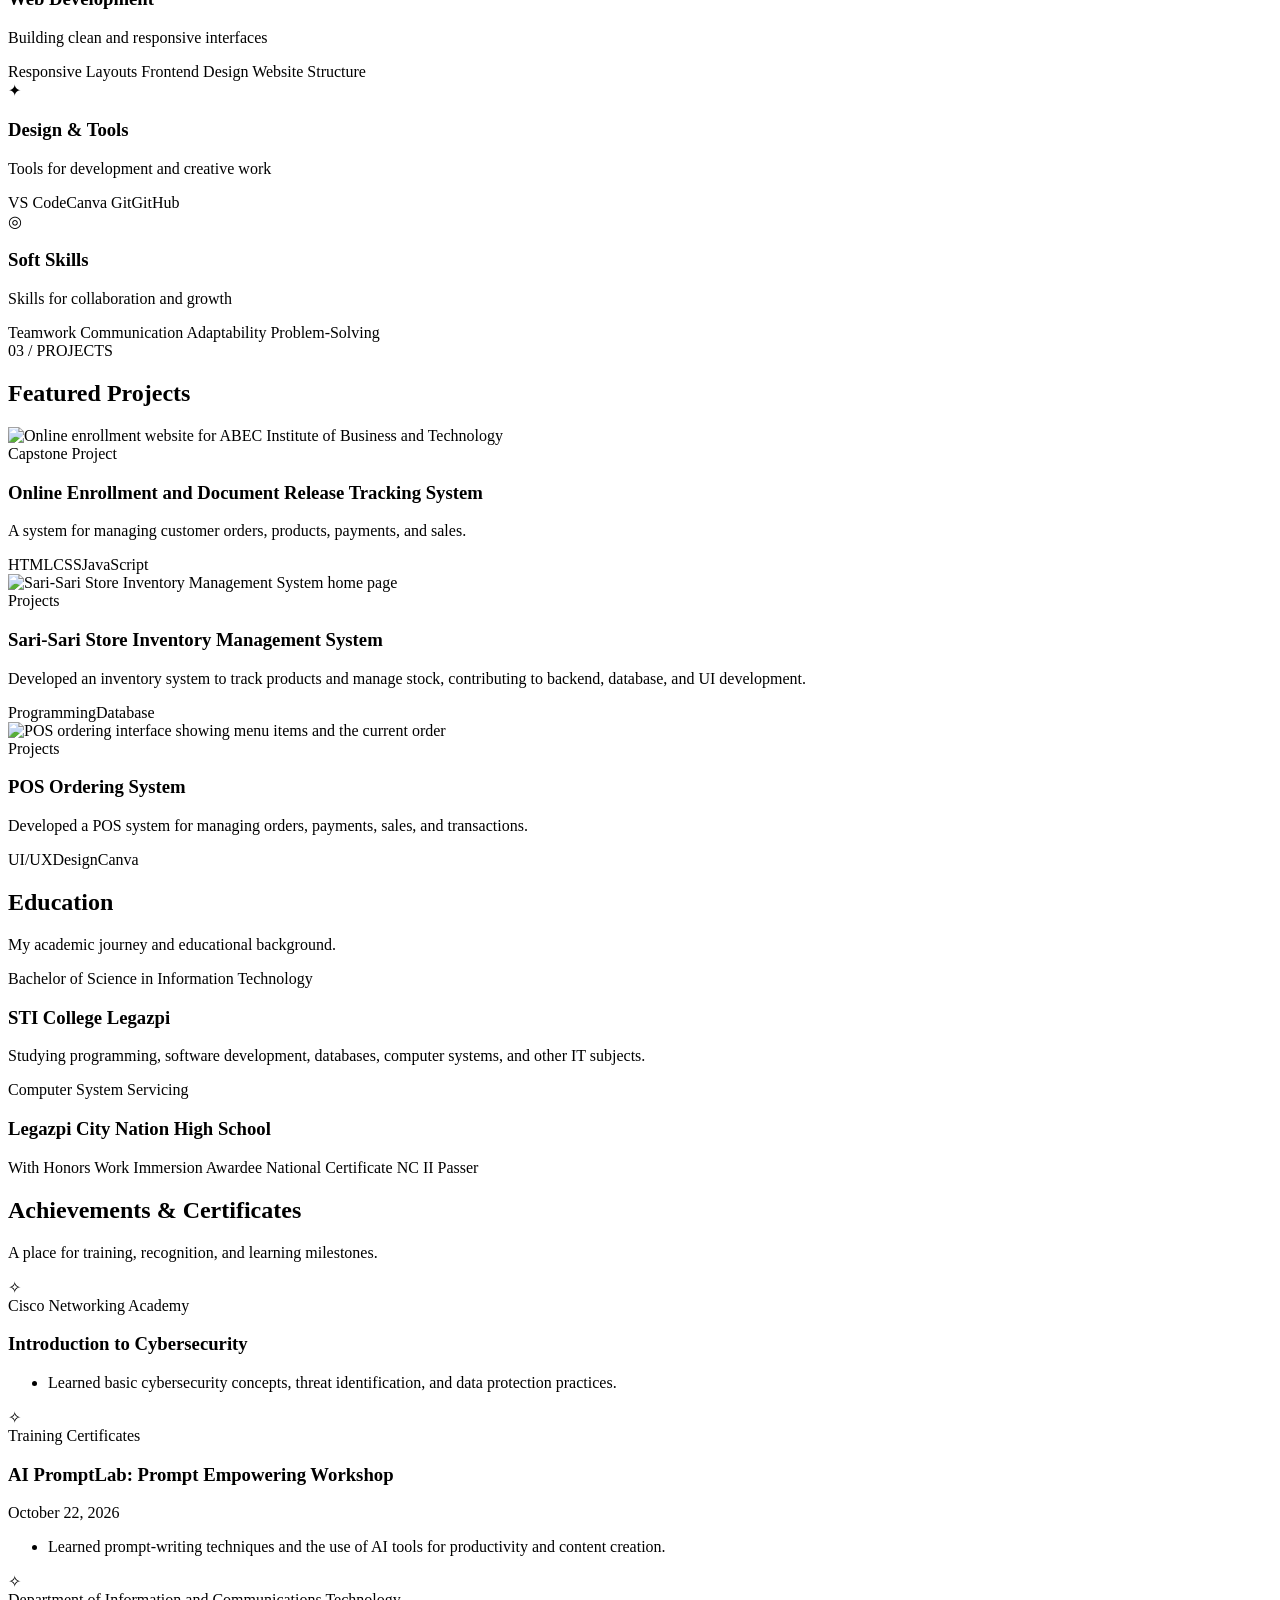
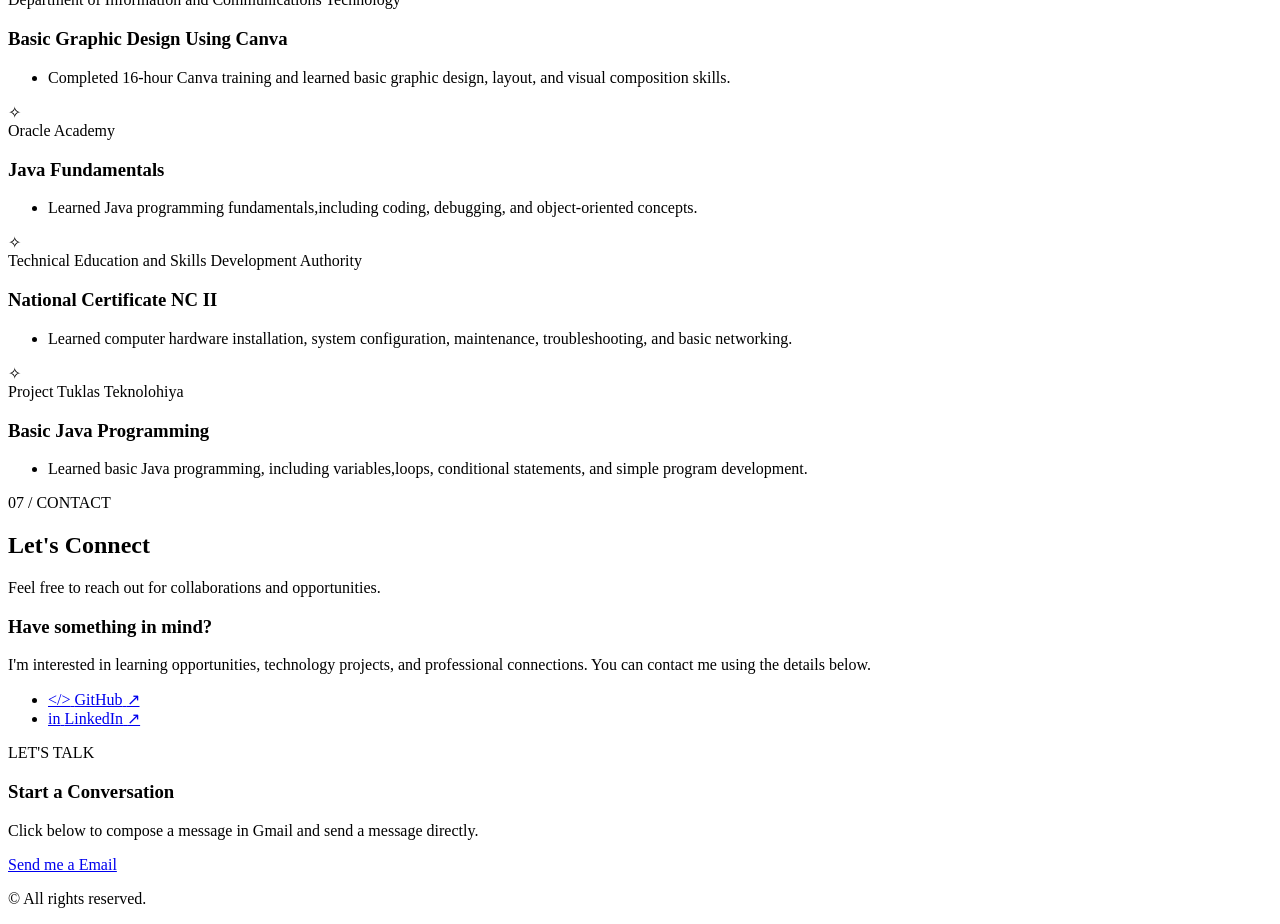
==== commit 309db091: "Add files via upload" ====
--- a/index.html
+++ b/index.html
@@ -434,12 +434,8 @@
   <footer class="site-footer">
     <div class="container footer-inner">
       <p>© <span id="year"></span>All rights reserved.</p>
-      <a href="#home"> > </a>
+      <a href="#home"></a>
     </div>
   </footer>
-
-  <a href="#home" class="back-to-top" id="back-to-top"
-     aria-label="Back to top" tabindex="-1" aria-hidden="true">↑</a>
-
 </body>
 </html>
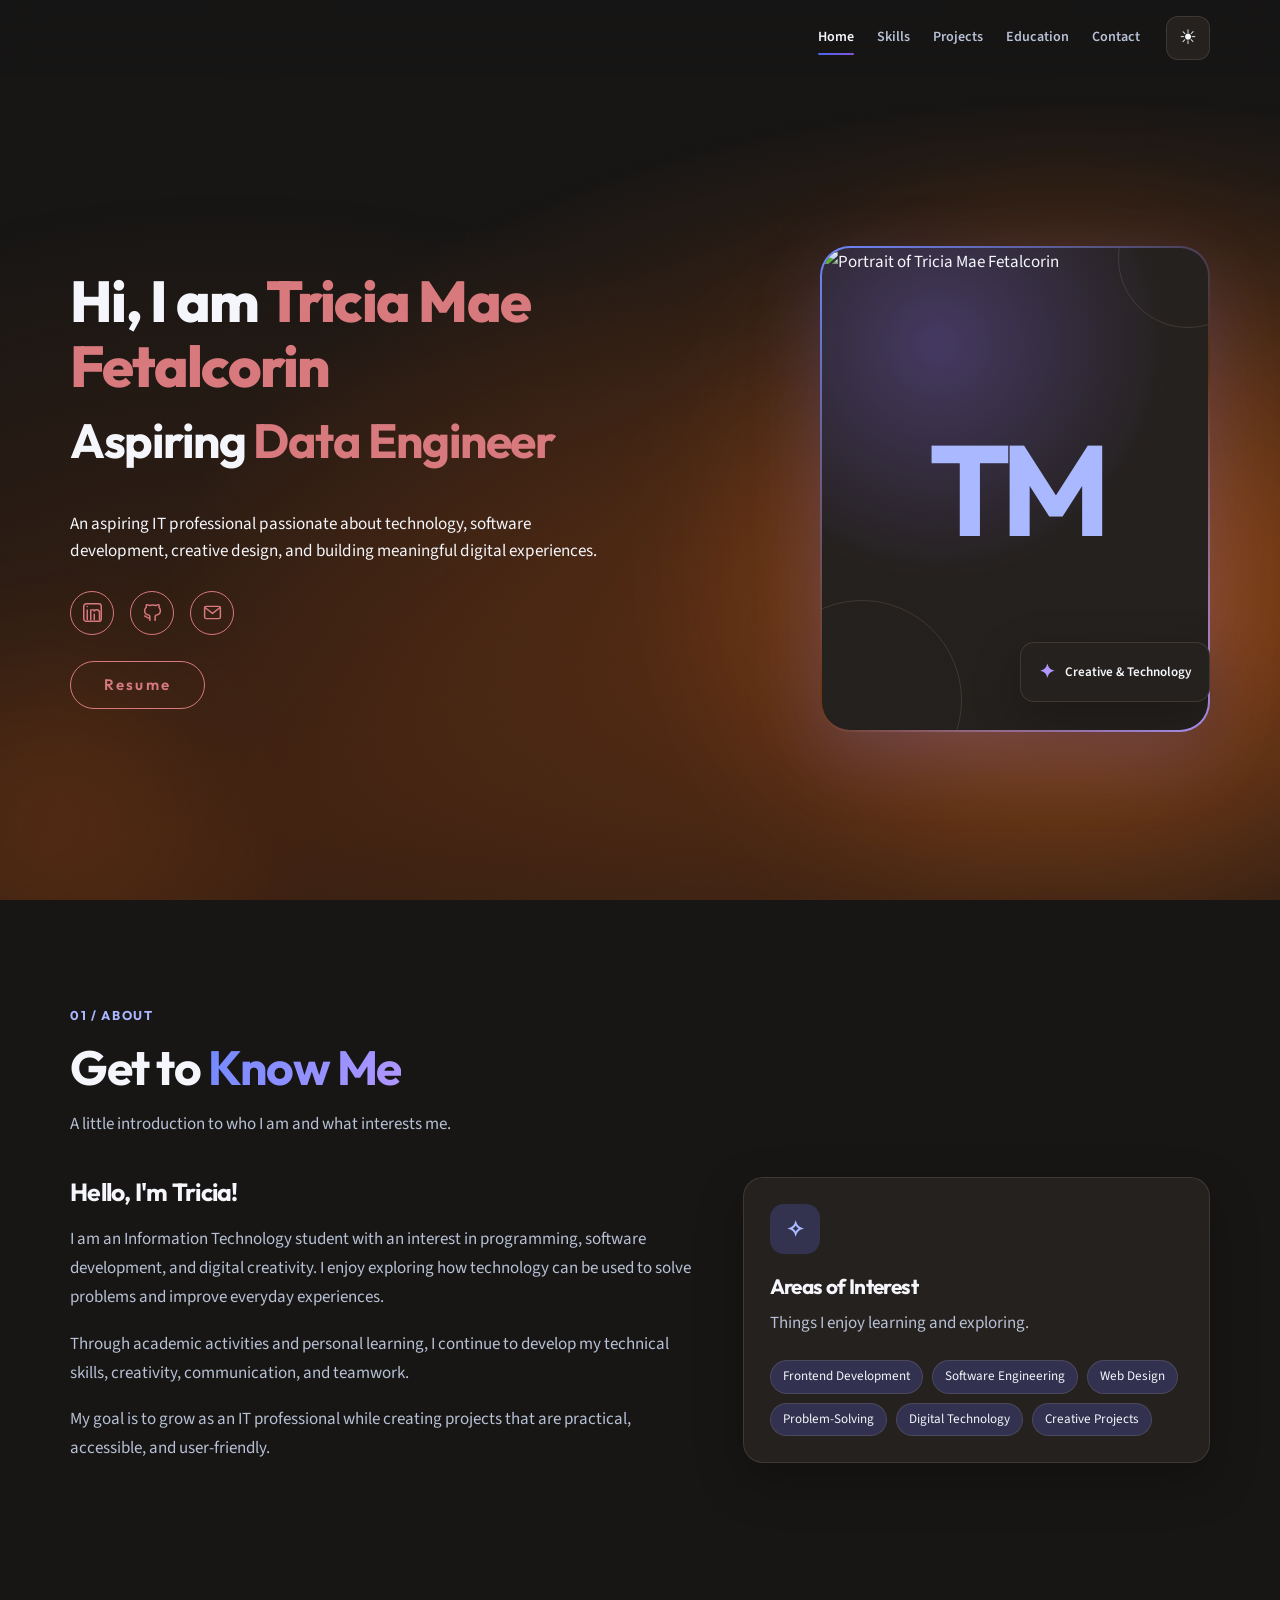
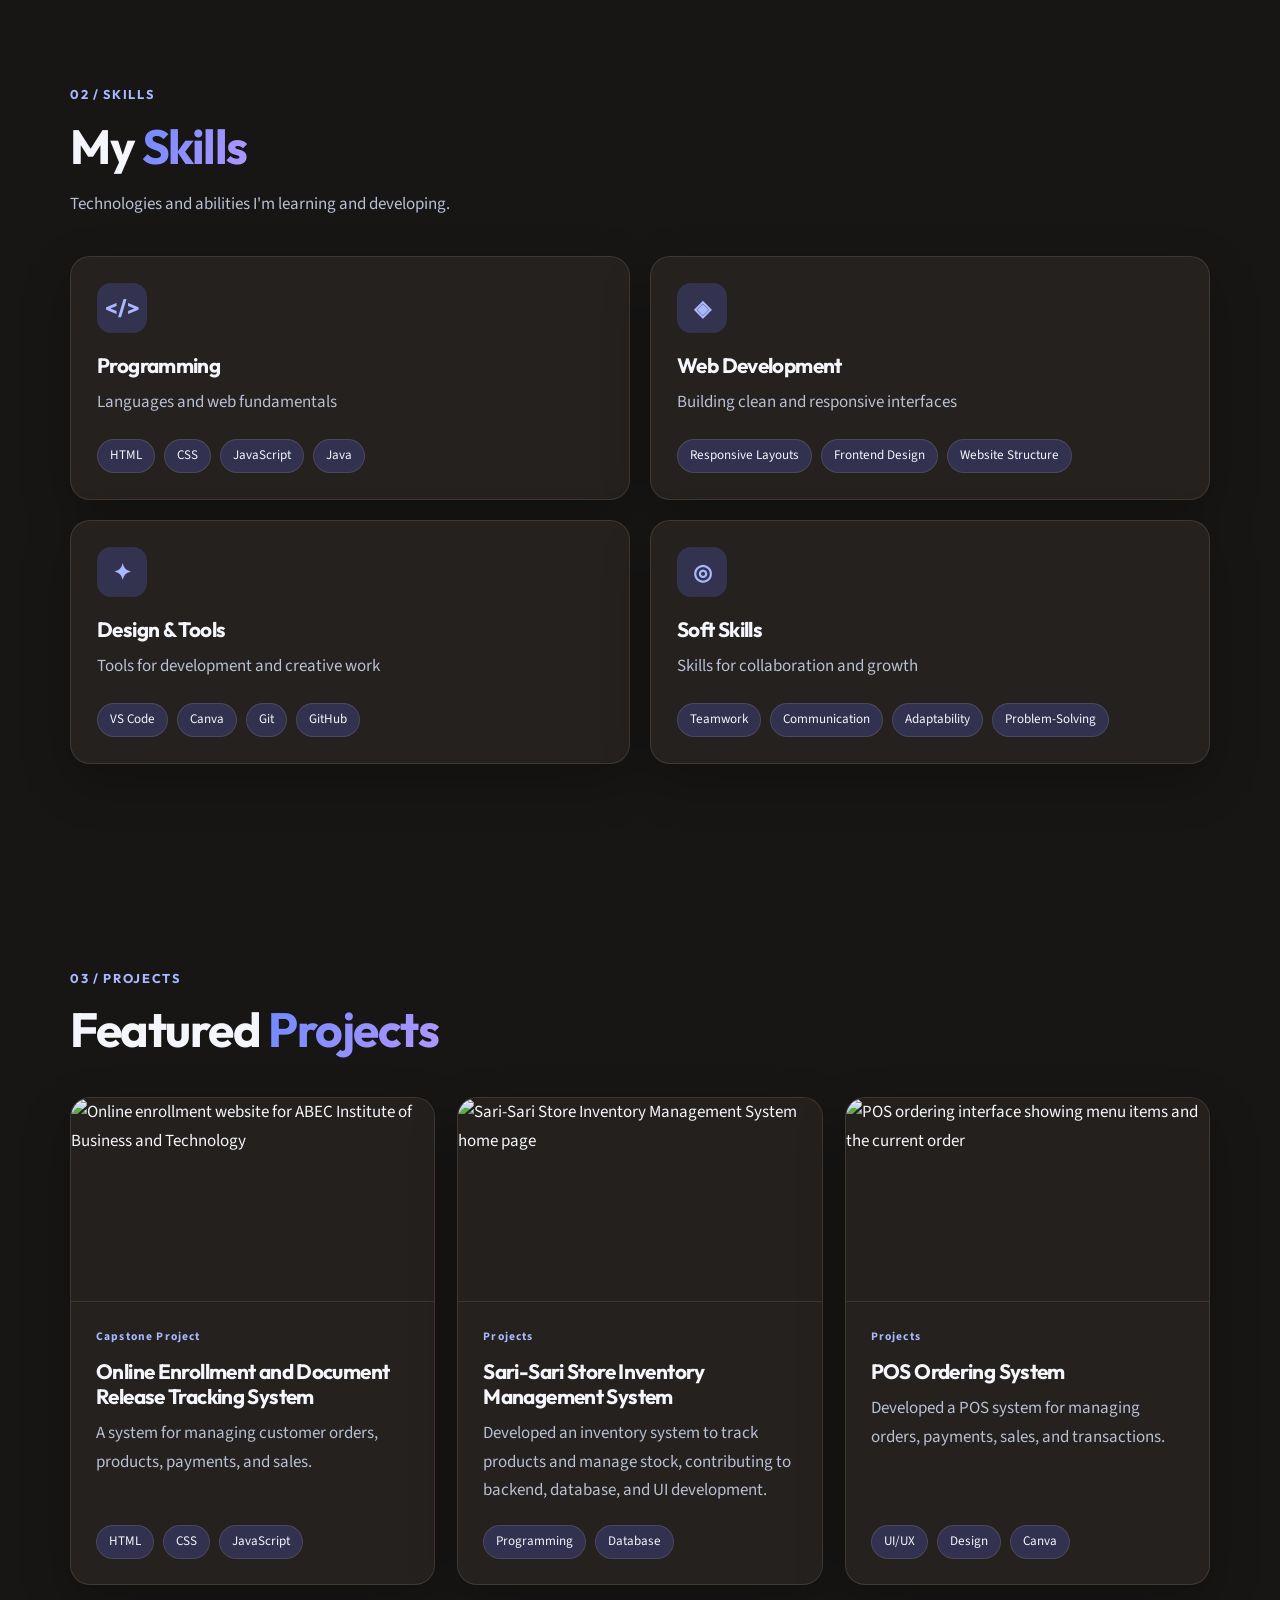
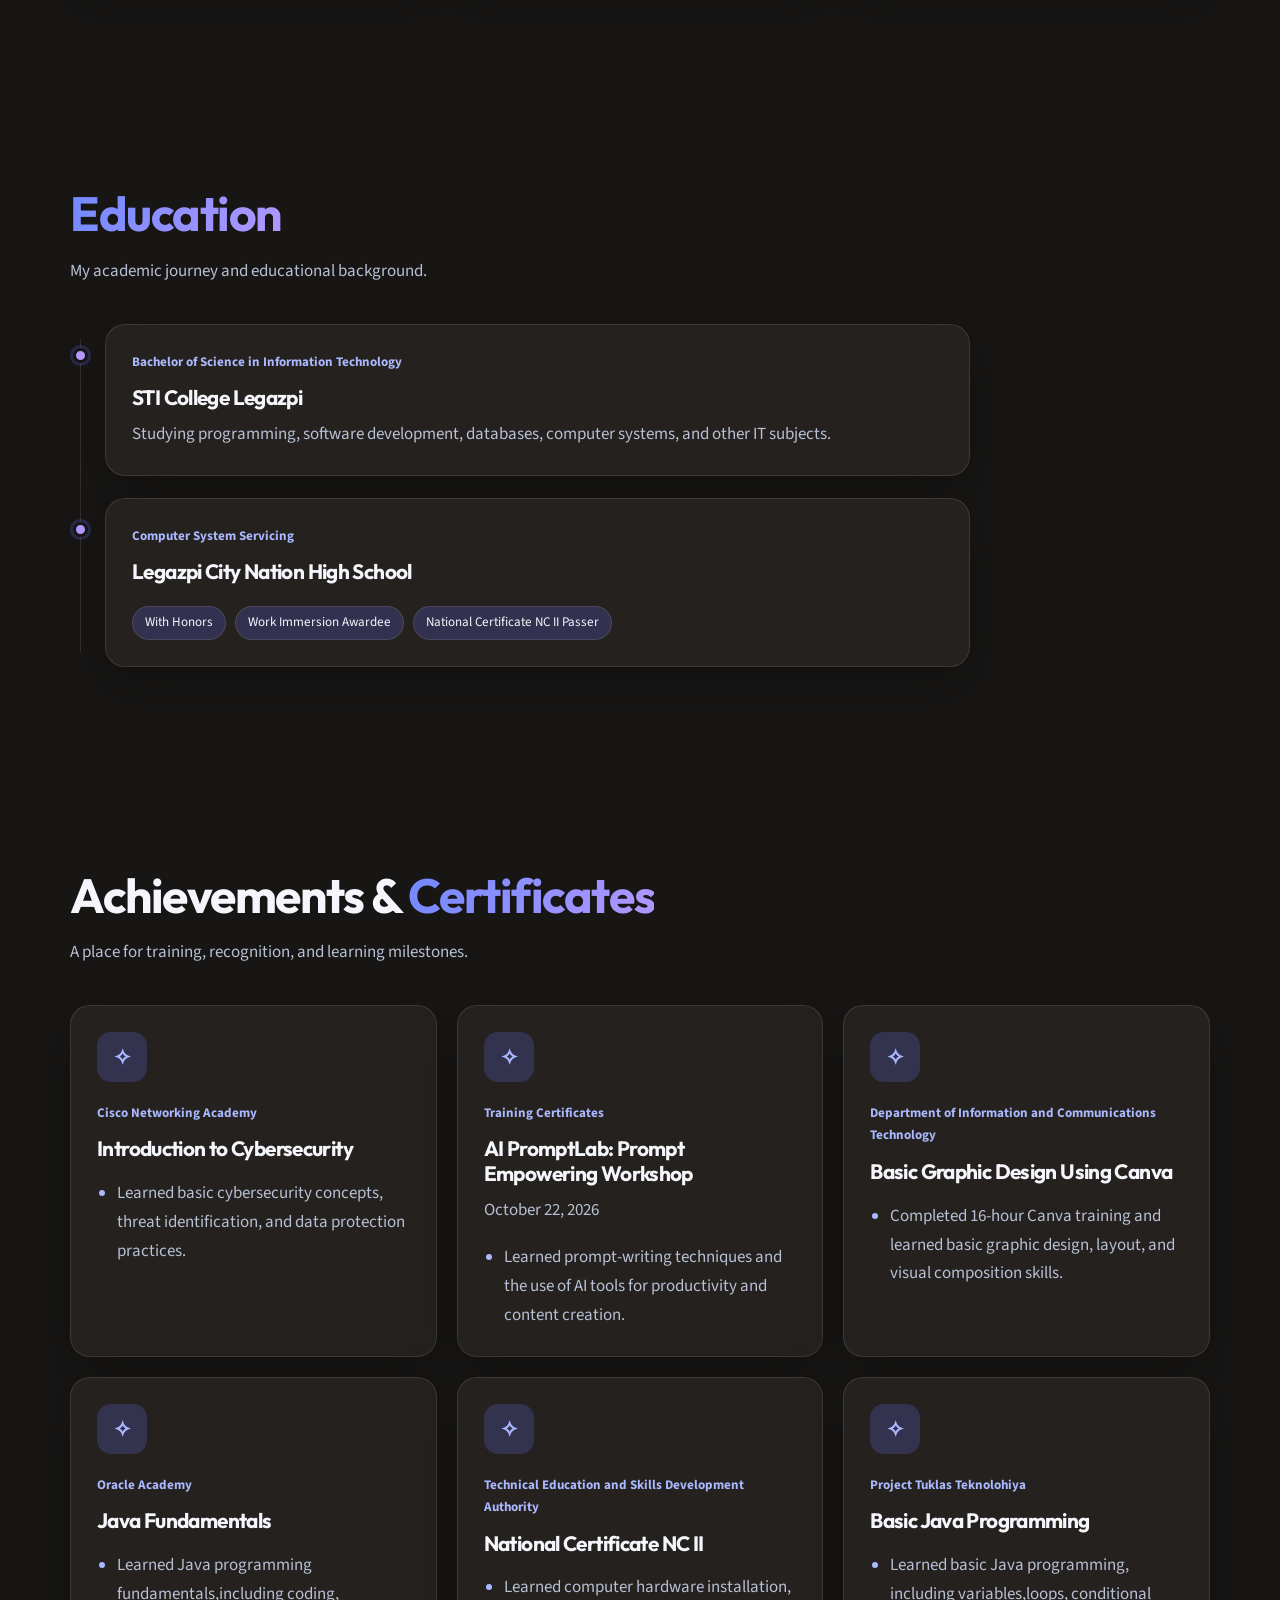
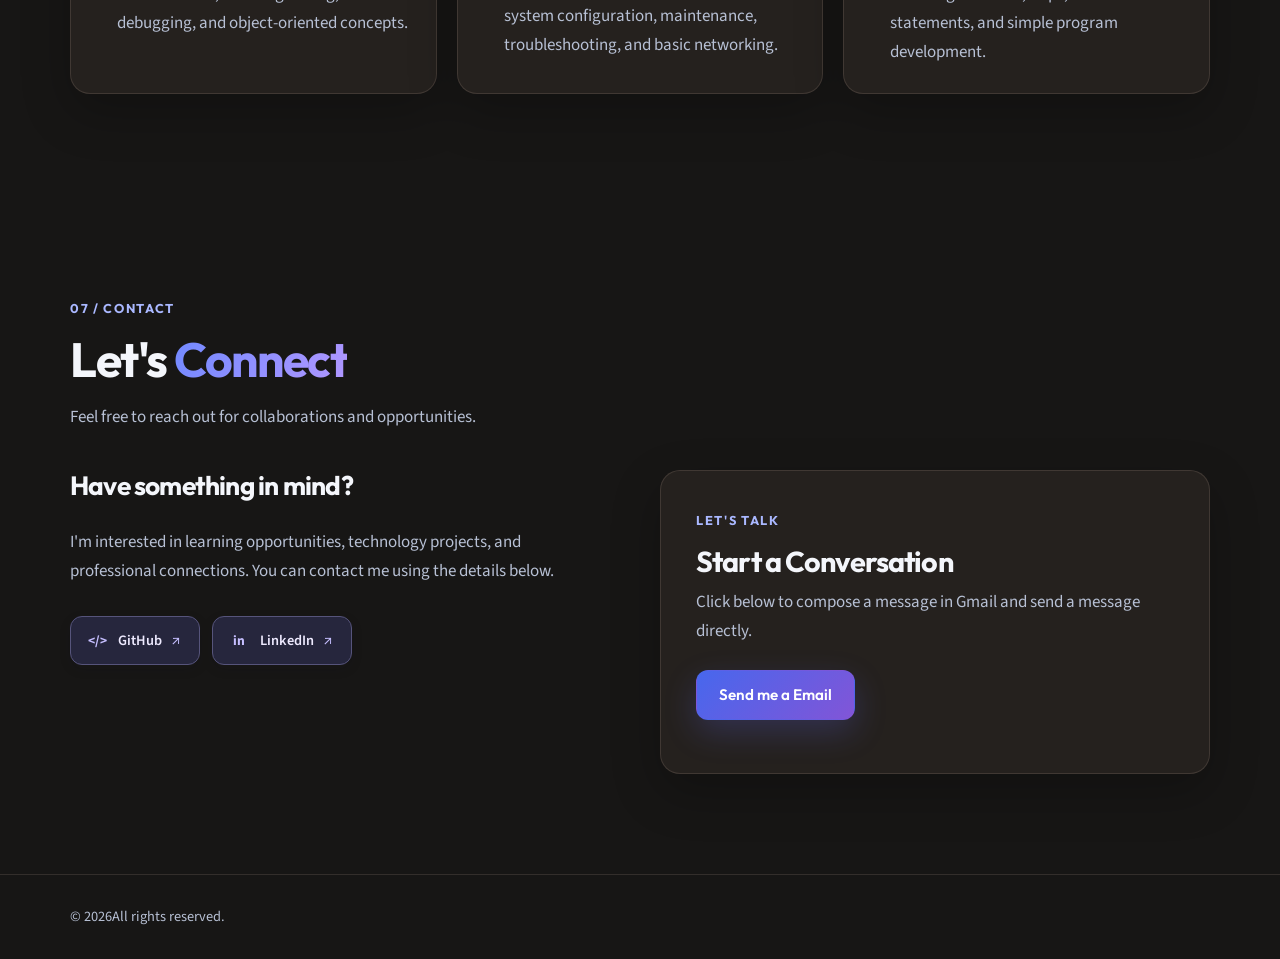
==== commit d5289e2f: "Add home animations and sliding certificate cards" ====
--- a/index.html
+++ b/index.html
@@ -13,7 +13,7 @@
   <link href="https://fonts.googleapis.com/css2?family=Outfit:wght@400;500;600;700;800&family=Source+Sans+3:wght@400;500;600;700&display=swap" rel="stylesheet">
 
   <link rel="stylesheet" href="css/styles.css">
-  <script src="js/responsive.js" defer></script>
+  <script src="js/responsive.js?v=motion-fix-2" defer></script>
 </head>
 <body>
 
--- a/css/styles.css
+++ b/css/styles.css
@@ -0,0 +1,1489 @@
+
+:root {
+  color-scheme: dark;
+  --bg: #08090f;
+  --bg-soft: #10131c;
+  --surface: #141927;
+  --text: #f4f6fb;
+  --muted: #b7c0d4;
+  --faint: #8995af;
+  --border: rgba(255, 255, 255, 0.1);
+  --accent: #aab8ff;
+  --accent-strong: #7189ff;
+  --accent-purple: #b197ff;
+  --gradient: linear-gradient(135deg, #4767ed, #8255d7);
+  --glow: rgba(100, 111, 255, 0.22);
+  --shadow: 0 18px 50px rgba(0, 0, 0, 0.24);
+  --header-height: 76px;
+  --font-display: "Outfit", sans-serif;
+  --font-body: "Source Sans 3", sans-serif;
+}
+
+[data-theme="light"] {
+  color-scheme: light;
+  --bg: #f5f7fc;
+  --bg-soft: #e9edf8;
+  --surface: #ffffff;
+  --text: #151b2b;
+  --muted: #47516a;
+  --faint: #66718a;
+  --border: rgba(24, 35, 65, 0.12);
+  --accent: #354bc6;
+  --accent-strong: #3e59dd;
+  --accent-purple: #754bce;
+  --glow: rgba(67, 84, 220, 0.12);
+  --shadow: 0 15px 45px rgba(35, 48, 85, 0.08);
+}
+
+*,
+*::before,
+*::after {
+  box-sizing: border-box;
+}
+
+html {
+  scroll-behavior: smooth;
+  scroll-padding-top: calc(var(--header-height) + 16px);
+}
+
+body {
+  margin: 0;
+  min-height: 100vh;
+  overflow-x: clip;
+  background: var(--bg);
+  color: var(--text);
+  font-family: var(--font-body);
+  font-size: 17px;
+  line-height: 1.7;
+  transition: background 0.25s, color 0.25s;
+}
+
+button,
+a {
+  -webkit-tap-highlight-color: transparent;
+}
+
+button {
+  font: inherit;
+}
+
+a {
+  color: inherit;
+}
+
+a:focus-visible,
+button:focus-visible {
+  outline: 2px solid var(--accent-strong);
+  outline-offset: 4px;
+}
+
+img {
+  display: block;
+  max-width: 100%;
+}
+
+h1,
+h2,
+h3,
+p {
+  margin-top: 0;
+}
+
+h1,
+h2,
+h3 {
+  font-family: var(--font-display);
+  line-height: 1.2;
+  letter-spacing: -0.03em;
+}
+
+h1 {
+  font-size: clamp(2.7rem, 5.8vw, 5rem);
+  font-weight: 700;
+}
+
+h2 {
+  font-size: clamp(2rem, 4vw, 3rem);
+}
+
+h3 {
+  font-size: 1.3rem;
+}
+
+p {
+  color: var(--muted);
+}
+
+.container {
+  width: min(1140px, calc(100% - 40px));
+  margin-inline: auto;
+}
+
+.skip-link {
+  position: fixed;
+  top: -100px;
+  left: 16px;
+  z-index: 100;
+  background: var(--surface);
+  padding: 12px 18px;
+  border-radius: 10px;
+}
+
+.skip-link:focus {
+  top: 12px;
+}
+
+/* BACKGROUND */
+
+.atmosphere {
+  position: fixed;
+  inset: 0;
+  z-index: -1;
+  overflow: hidden;
+  pointer-events: none;
+}
+
+.orb {
+  position: absolute;
+  border-radius: 50%;
+  filter: blur(55px);
+  opacity: 0.38;
+  animation: float 16s ease-in-out infinite;
+}
+
+.orb-one {
+  width: 520px;
+  height: 520px;
+  top: -180px;
+  right: -160px;
+  background: radial-gradient(circle, #586fff, transparent 70%);
+}
+
+.orb-two {
+  width: 440px;
+  height: 440px;
+  left: -180px;
+  bottom: -140px;
+  background: radial-gradient(circle, #8b55ed, transparent 70%);
+  animation-delay: -7s;
+}
+
+[data-theme="light"] .orb {
+  opacity: 0.16;
+}
+
+.grid-background {
+  position: absolute;
+  inset: 0;
+  background-image:
+    linear-gradient(var(--border) 1px, transparent 1px),
+    linear-gradient(90deg, var(--border) 1px, transparent 1px);
+  background-size: 78px 78px;
+  opacity: 0.28;
+  mask-image: radial-gradient(ellipse at top, black, transparent 75%);
+}
+
+@keyframes float {
+  0%, 100% { transform: translateY(0); }
+  50% { transform: translateY(24px); }
+}
+
+/* HEADER */
+
+.site-header {
+  position: sticky;
+  top: 0;
+  z-index: 50;
+  background: var(--bg);
+  border-bottom: 1px solid transparent;
+  transition: border-color 0.25s;
+}
+
+@supports (backdrop-filter: blur(14px)) {
+  .site-header {
+    background: color-mix(in srgb, var(--bg) 86%, transparent);
+    backdrop-filter: blur(18px);
+  }
+}
+
+.site-header.scrolled {
+  border-bottom-color: var(--border);
+}
+
+.nav {
+  display: flex;
+  align-items: center;
+  justify-content: space-between;
+  min-height: var(--header-height);
+  gap: 16px;
+}
+
+.brand {
+  display: flex;
+  align-items: center;
+  gap: 12px;
+  min-width: 0;
+  text-decoration: none;
+  font-family: var(--font-display);
+  font-weight: 600;
+  font-size: 0.98rem;
+}
+
+.brand-mark {
+  display: grid;
+  place-items: center;
+  flex-shrink: 0;
+  width: 42px;
+  height: 42px;
+  border-radius: 13px;
+  background: var(--gradient);
+  color: white;
+  font-size: 0.85rem;
+  font-weight: 700;
+}
+
+.brand-name {
+  white-space: nowrap;
+  overflow: hidden;
+  text-overflow: ellipsis;
+}
+
+.nav-links {
+  display: flex;
+  align-items: center;
+  gap: 3px;
+  margin-left: auto;
+}
+
+.nav-link {
+  position: relative;
+  padding: 9px 10px;
+  color: var(--muted);
+  text-decoration: none;
+  font-size: 0.88rem;
+  font-weight: 600;
+  border-radius: 9px;
+  transition: color 0.2s, background 0.2s;
+}
+
+.nav-link:hover,
+.nav-link.active {
+  color: var(--text);
+}
+
+.nav-link.active::after {
+  content: "";
+  position: absolute;
+  left: 10px;
+  right: 10px;
+  bottom: 4px;
+  height: 2px;
+  background: var(--gradient);
+  border-radius: 10px;
+}
+
+.nav-actions {
+  display: flex;
+  gap: 8px;
+  flex-shrink: 0;
+}
+
+.icon-button {
+  display: grid;
+  place-items: center;
+  width: 44px;
+  height: 44px;
+  border: 1px solid var(--border);
+  border-radius: 12px;
+  background: var(--surface);
+  color: var(--text);
+  font-size: 1.25rem;
+  cursor: pointer;
+  transition: border-color 0.2s, transform 0.2s;
+}
+
+.icon-button:hover {
+  border-color: var(--accent-strong);
+  transform: translateY(-2px);
+}
+
+.menu-toggle {
+  display: none;
+}
+
+/* BUTTONS */
+
+.btn {
+  display: inline-flex;
+  justify-content: center;
+  align-items: center;
+  gap: 10px;
+  min-height: 48px;
+  padding: 11px 22px;
+  border: 1px solid transparent;
+  border-radius: 12px;
+  font-family: var(--font-display);
+  font-weight: 600;
+  font-size: 0.95rem;
+  text-decoration: none;
+  transition: transform 0.2s, box-shadow 0.2s, background 0.2s;
+}
+
+.btn:hover {
+  transform: translateY(-3px);
+}
+
+.btn-primary {
+  color: #fff;
+  background: var(--gradient);
+  box-shadow: 0 12px 32px var(--glow);
+}
+
+.btn-outline {
+  border-color: var(--border);
+  color: var(--text);
+  background: var(--surface);
+}
+
+.btn-outline:hover {
+  border-color: var(--accent-strong);
+}
+
+.gradient-text {
+  background: linear-gradient(115deg, var(--accent-strong), var(--accent-purple));
+  background-clip: text;
+  -webkit-background-clip: text;
+  -webkit-text-fill-color: transparent;
+}
+
+/* HERO */
+
+.hero {
+  display: grid;
+  grid-template-columns: minmax(0, 1.2fr) minmax(0, 0.8fr);
+  align-items: center;
+  gap: 60px;
+  min-height: calc(100svh - var(--header-height));
+  padding-block: 75px;
+}
+
+.hero-content {
+  min-width: 0;
+}
+
+.eyebrow {
+  display: inline-flex;
+  align-items: center;
+  gap: 12px;
+  margin-bottom: 22px;
+  color: var(--accent);
+  font-size: 0.94rem;
+  font-weight: 600;
+}
+
+.status-dot {
+  width: 9px;
+  height: 9px;
+  border-radius: 50%;
+  background: var(--accent-purple);
+  box-shadow: 0 0 0 5px var(--glow);
+}
+
+.hero h1 {
+  margin-bottom: 18px;
+}
+
+.hero-role {
+  font-family: var(--font-display);
+  font-size: clamp(1.2rem, 2.5vw, 1.55rem);
+  font-weight: 500;
+}
+
+.hero-description {
+  max-width: 550px;
+  margin-bottom: 28px;
+  font-size: 1.07rem;
+}
+
+.hero-buttons {
+  display: flex;
+  flex-wrap: wrap;
+  gap: 12px;
+}
+
+.hero-tags {
+  display: flex;
+  flex-wrap: wrap;
+  gap: 10px;
+  margin-top: 36px;
+}
+
+.hero-tags span {
+  color: var(--muted);
+  border: 1px solid var(--border);
+  border-radius: 30px;
+  padding: 5px 12px;
+  font-size: 0.8rem;
+}
+
+.hero-visual {
+  position: relative;
+  width: min(100%, 390px);
+  justify-self: end;
+}
+
+.portrait-border {
+  padding: 2px;
+  border-radius: 30px;
+  background: linear-gradient(140deg, var(--accent-strong), transparent 55%, var(--accent-purple));
+  box-shadow: 0 25px 75px var(--glow);
+}
+
+.portrait {
+  position: relative;
+  display: grid;
+  place-items: center;
+  overflow: hidden;
+  aspect-ratio: 4 / 5;
+  border-radius: 28px;
+  background:
+    radial-gradient(circle at 30% 20%, rgba(143, 114, 255, 0.3), transparent 50%),
+    linear-gradient(160deg, var(--surface), var(--bg-soft));
+}
+
+.portrait img {
+  position: absolute;
+  inset: 0;
+  width: 100%;
+  height: 100%;
+  object-fit: cover;
+  z-index: 2;
+}
+
+.portrait-initials {
+  z-index: 1;
+  font-family: var(--font-display);
+  font-size: clamp(5rem, 10vw, 8rem);
+  font-weight: 700;
+  letter-spacing: -0.08em;
+  color: var(--accent);
+}
+
+.portrait-decoration {
+  position: absolute;
+  width: 140px;
+  height: 140px;
+  border: 1px solid var(--border);
+  border-radius: 50%;
+}
+
+.decoration-one {
+  top: -60px;
+  right: -50px;
+}
+
+.decoration-two {
+  bottom: -70px;
+  left: -60px;
+  width: 200px;
+  height: 200px;
+}
+
+.floating-label {
+  position: absolute;
+  right: -15px;
+  bottom: 30px;
+  display: flex;
+  align-items: center;
+  gap: 10px;
+  padding: 13px 18px;
+  border: 1px solid var(--border);
+  border-radius: 14px;
+  background: var(--surface);
+  box-shadow: var(--shadow);
+  font-size: 0.82rem;
+  font-weight: 600;
+}
+
+.floating-icon {
+  color: var(--accent-purple);
+  font-size: 1.2rem;
+}
+
+/* SECTIONS */
+
+.section {
+  padding-block: 100px;
+  scroll-margin-top: var(--header-height);
+}
+
+.section-heading {
+  margin-bottom: 38px;
+}
+
+.section-number {
+  display: inline-block;
+  margin-bottom: 12px;
+  color: var(--accent);
+  font-family: var(--font-display);
+  font-size: 0.8rem;
+  font-weight: 700;
+  letter-spacing: 0.13em;
+}
+
+.section-heading h2 {
+  margin-bottom: 14px;
+}
+
+.section-heading > p {
+  max-width: 620px;
+  margin-bottom: 0;
+}
+
+/* CARDS */
+
+.card {
+  min-width: 0;
+  padding: 26px;
+  border: 1px solid var(--border);
+  border-radius: 20px;
+  background: var(--surface);
+  box-shadow: var(--shadow);
+  transition: transform 0.25s, border-color 0.25s;
+}
+
+.card:hover {
+  transform: translateY(-5px);
+  border-color: var(--accent-strong);
+}
+
+.card h3 {
+  margin-bottom: 10px;
+}
+
+.card p {
+  margin-bottom: 0;
+}
+
+.card-icon {
+  display: grid;
+  place-items: center;
+  width: 50px;
+  height: 50px;
+  margin-bottom: 20px;
+  border-radius: 14px;
+  background: var(--glow);
+  color: var(--accent);
+  font-family: var(--font-display);
+  font-size: 1.4rem;
+  font-weight: 700;
+}
+
+.about-grid {
+  display: grid;
+  grid-template-columns: minmax(0, 1.15fr) minmax(0, 0.85fr);
+  align-items: start;
+  gap: 40px;
+}
+
+.about-text h3 {
+  margin-bottom: 18px;
+  font-size: 1.55rem;
+}
+
+.about-text p + p {
+  margin-top: 18px;
+}
+
+.tag-list,
+.skill-items {
+  display: flex;
+  flex-wrap: wrap;
+  gap: 9px;
+  margin-top: 22px;
+}
+
+.tag-list span,
+.skill-items span {
+  padding: 6px 12px;
+  border: 1px solid var(--border);
+  border-radius: 30px;
+  background: var(--glow);
+  color: var(--text);
+  font-size: 0.82rem;
+  line-height: 1.5;
+}
+
+/* SKILLS */
+
+.skills-grid {
+  display: grid;
+  grid-template-columns: repeat(2, minmax(0, 1fr));
+  gap: 20px;
+}
+
+.skill-card {
+  display: flex;
+  flex-direction: column;
+}
+
+.skill-card .skill-items {
+  margin-top: auto;
+  padding-top: 22px;
+}
+
+.skill-card p {
+  margin-bottom: 0;
+}
+
+/* PROJECTS */
+
+.projects-grid {
+  display: grid;
+  grid-template-columns: repeat(3, minmax(0, 1fr));
+  gap: 22px;
+}
+
+.project-card {
+  display: flex;
+  flex-direction: column;
+  overflow: hidden;
+  padding: 0;
+}
+
+.project-preview {
+  display: grid;
+  place-items: center;
+  min-height: 215px;
+  padding: 30px;
+}
+
+.preview-one {
+  background: linear-gradient(135deg, #202e62, #6149a1);
+}
+
+.preview-two {
+  background: linear-gradient(135deg, #183d55, #366e9e);
+}
+
+.preview-three {
+  background: linear-gradient(135deg, #50315f, #8a4c9a);
+}
+
+.mock-window {
+  width: min(100%, 260px);
+  min-height: 145px;
+  padding: 13px;
+  border: 1px solid rgba(255, 255, 255, 0.25);
+  border-radius: 12px;
+  background: rgba(10, 15, 35, 0.75);
+  box-shadow: 0 16px 35px rgba(0, 0, 0, 0.2);
+}
+
+.mock-dots {
+  display: flex;
+  gap: 5px;
+  margin-bottom: 13px;
+}
+
+.mock-dots i {
+  width: 6px;
+  height: 6px;
+  border-radius: 50%;
+  background: rgba(255, 255, 255, 0.4);
+}
+
+.mock-layout {
+  display: grid;
+  grid-template-columns: 42px 1fr;
+  gap: 10px;
+}
+
+.mock-sidebar {
+  min-height: 90px;
+  border-radius: 6px;
+  background: rgba(255, 255, 255, 0.1);
+}
+
+.mock-main {
+  display: flex;
+  flex-direction: column;
+  gap: 9px;
+}
+
+.mock-line {
+  width: 60%;
+  height: 9px;
+  border-radius: 5px;
+  background: rgba(255, 255, 255, 0.15);
+}
+
+.mock-line.wide {
+  width: 95%;
+}
+
+.mock-tiles {
+  display: flex;
+  gap: 6px;
+}
+
+.mock-tiles i {
+  flex: 1;
+  height: 42px;
+  border-radius: 6px;
+  background: rgba(255, 255, 255, 0.14);
+}
+
+.project-content {
+  display: flex;
+  flex: 1;
+  flex-direction: column;
+  padding: 25px;
+}
+
+.project-type {
+  margin-bottom: 12px;
+  color: var(--accent);
+  font-size: 0.72rem;
+  font-weight: 700;
+  letter-spacing: 0.1em;
+}
+
+.project-content p {
+  margin-bottom: 0;
+}
+
+.project-content .tag-list {
+  margin-top: auto;
+  padding-top: 20px;
+}
+
+/* TIMELINE */
+
+.timeline {
+  position: relative;
+  display: grid;
+  gap: 22px;
+  max-width: 900px;
+  padding-left: 35px;
+}
+
+.timeline::before {
+  content: "";
+  position: absolute;
+  top: 15px;
+  bottom: 15px;
+  left: 10px;
+  width: 1px;
+  background: var(--border);
+}
+
+.timeline-item {
+  position: relative;
+}
+
+.timeline-marker {
+  position: absolute;
+  top: 24px;
+  left: -32px;
+  width: 15px;
+  height: 15px;
+  border: 3px solid var(--bg);
+  border-radius: 50%;
+  background: var(--accent-purple);
+  box-shadow: 0 0 0 3px var(--glow);
+}
+
+.timeline-date {
+  display: block;
+  margin-bottom: 12px;
+  color: var(--accent);
+  font-size: 0.82rem;
+  font-weight: 700;
+}
+
+.timeline-organization {
+  font-weight: 600;
+  color: var(--text);
+}
+
+/* ACHIEVEMENTS */
+
+.achievements-grid {
+  display: grid;
+  grid-template-columns: repeat(3, minmax(0, 1fr));
+  gap: 20px;
+}
+
+/* CONTACT */
+
+.contact-grid {
+  display: grid;
+  grid-template-columns: minmax(0, 1fr) minmax(0, 1fr);
+  align-items: start;
+  gap: 40px;
+}
+
+.contact-info h3 {
+  font-size: 1.65rem;
+}
+
+.contact-info > p {
+  max-width: 500px;
+  margin-bottom: 30px;
+}
+
+.contact-detail {
+  display: flex;
+  align-items: center;
+  gap: 15px;
+  margin-top: 20px;
+}
+
+.contact-symbol {
+  display: grid;
+  place-items: center;
+  flex-shrink: 0;
+  width: 46px;
+  height: 46px;
+  border: 1px solid var(--border);
+  border-radius: 13px;
+  color: var(--accent);
+  background: var(--surface);
+  font-weight: 700;
+}
+
+.contact-label {
+  display: block;
+  color: var(--faint);
+  font-size: 0.8rem;
+}
+
+.contact-detail p {
+  margin: 0;
+  overflow-wrap: anywhere;
+  color: var(--text);
+  font-weight: 600;
+}
+
+.contact-card {
+  padding: 35px;
+}
+
+.contact-card h3 {
+  font-size: 1.8rem;
+}
+
+.contact-card .btn {
+  margin-top: 24px;
+}
+
+.contact-note {
+  margin-top: 18px;
+  font-size: 0.85rem;
+}
+
+.disabled-link {
+  opacity: 0.6;
+  cursor: not-allowed;
+  pointer-events: none;
+}
+
+/* FOOTER */
+
+.site-footer {
+  padding: 30px 0;
+  border-top: 1px solid var(--border);
+}
+
+.footer-inner {
+  display: flex;
+  justify-content: space-between;
+  align-items: center;
+  flex-wrap: wrap;
+  gap: 15px;
+}
+
+.footer-inner p {
+  margin: 0;
+  font-size: 0.9rem;
+}
+
+.footer-inner a {
+  color: var(--accent);
+  font-size: 0.9rem;
+  font-weight: 600;
+  text-decoration: none;
+}
+
+.footer-inner a:hover {
+  text-decoration: underline;
+}
+
+.back-to-top {
+  position: fixed;
+  right: 22px;
+  bottom: 22px;
+  z-index: 40;
+  display: grid;
+  place-items: center;
+  width: 46px;
+  height: 46px;
+  border: 1px solid var(--border);
+  border-radius: 14px;
+  background: var(--surface);
+  color: var(--text);
+  box-shadow: var(--shadow);
+  font-size: 1.3rem;
+  text-decoration: none;
+  opacity: 0;
+  visibility: hidden;
+  transform: translateY(12px);
+  transition: opacity 0.25s, transform 0.25s, visibility 0.25s;
+}
+
+.back-to-top.visible {
+  opacity: 1;
+  visibility: visible;
+  transform: translateY(0);
+}
+
+/* REVEAL ANIMATION */
+
+.js .reveal {
+  opacity: 0;
+  transform: translateY(24px);
+  transition: opacity 0.6s ease, transform 0.6s ease;
+}
+
+.js .reveal.show {
+  opacity: 1;
+  transform: translateY(0);
+}
+
+/* RESPONSIVE */
+
+@media (max-width: 1100px) {
+  .menu-toggle {
+    display: grid;
+  }
+
+  .nav-links {
+    position: absolute;
+    top: calc(100% + 8px);
+    left: 20px;
+    right: 20px;
+    display: none;
+    flex-direction: column;
+    align-items: stretch;
+    gap: 4px;
+    max-height: calc(100dvh - 100px);
+    overflow-y: auto;
+    padding: 12px;
+    border: 1px solid var(--border);
+    border-radius: 16px;
+    background: var(--surface);
+    box-shadow: var(--shadow);
+  }
+
+  .nav-links.open {
+    display: flex;
+  }
+
+  .nav-link {
+    padding: 11px 15px;
+  }
+
+  .nav-link.active {
+    background: var(--glow);
+  }
+
+  .nav-link.active::after {
+    display: none;
+  }
+
+  .hero {
+    gap: 30px;
+  }
+}
+
+@media (max-width: 900px) {
+  .hero {
+    grid-template-columns: 1fr;
+    min-height: auto;
+    padding-block: 90px 70px;
+    text-align: center;
+  }
+
+  .hero-description {
+    margin-inline: auto;
+  }
+
+  .eyebrow,
+  .hero-buttons,
+  .hero-tags {
+    justify-content: center;
+  }
+
+  .hero-visual {
+    justify-self: center;
+    width: min(100%, 300px);
+    margin-top: 15px;
+  }
+
+  .about-grid,
+  .contact-grid {
+    grid-template-columns: 1fr;
+  }
+
+  .projects-grid,
+  .achievements-grid {
+    grid-template-columns: repeat(2, minmax(0, 1fr));
+  }
+}
+
+@media (max-width: 650px) {
+  :root {
+    --header-height: 68px;
+  }
+
+  body {
+    font-size: 16px;
+  }
+
+  .container {
+    width: min(1140px, calc(100% - 30px));
+  }
+
+  .brand {
+    font-size: 0.86rem;
+    gap: 8px;
+  }
+
+  .brand-mark {
+    width: 37px;
+    height: 37px;
+    border-radius: 11px;
+  }
+
+  .brand-name {
+    max-width: 155px;
+  }
+
+  .icon-button {
+    width: 44px;
+    height: 44px;
+  }
+
+  .nav-links {
+    left: 15px;
+    right: 15px;
+  }
+
+  .hero {
+    padding-block: 65px 50px;
+  }
+
+  .hero h1 {
+    font-size: clamp(2.45rem, 10vw, 3.5rem);
+  }
+
+  .hero-buttons {
+    flex-direction: column;
+  }
+
+  .hero-buttons .btn {
+    width: 100%;
+  }
+
+  .floating-label {
+    right: -5px;
+    font-size: 0.72rem;
+  }
+
+  .section {
+    padding-block: 65px;
+  }
+
+  .section-heading {
+    margin-bottom: 28px;
+  }
+
+  .skills-grid,
+  .projects-grid,
+  .achievements-grid {
+    grid-template-columns: minmax(0, 1fr);
+  }
+
+  .card,
+  .contact-card {
+    padding: 22px;
+  }
+
+  .project-card {
+    padding: 0;
+  }
+
+  .project-content {
+    padding: 22px;
+  }
+
+  .footer-inner {
+    flex-direction: column;
+    align-items: flex-start;
+  }
+}
+
+@media (max-width: 380px) {
+  .brand-name {
+    max-width: 105px;
+  }
+
+  .nav {
+    gap: 6px;
+  }
+
+  .nav-actions {
+    gap: 5px;
+  }
+
+  .hero h1 {
+    font-size: 2.3rem;
+  }
+}
+
+/* ACCESSIBILITY */
+
+@media (prefers-reduced-motion: reduce) {
+  *,
+  *::before,
+  *::after {
+    animation-duration: 0.01ms !important;
+    transition-duration: 0.01ms !important;
+    scroll-behavior: auto !important;
+  }
+
+  .js .reveal {
+    opacity: 1;
+    transform: none;
+  }
+}
+
+@media (forced-colors: active) {
+  .gradient-text {
+    background: none;
+    -webkit-text-fill-color: CanvasText;
+    color: CanvasText;
+  }
+
+  .btn-primary {
+    border: 1px solid ButtonText;
+  }
+}
+
+/* Keep content within its column at narrow widths and with enlarged text. */
+h1, h2, h3, .btn, .tag-list span, .skill-items span, .hero-tags span {
+  overflow-wrap: anywhere;
+}
+.about-grid > *, .contact-grid > *, .contact-detail > div {
+  min-width: 0;
+}
+.btn { max-width: 100%; text-align: center; }
+.status-dot { flex-shrink: 0; }
+.floating-label { max-width: 100%; right: 0; }
+
+@media (max-width: 1100px) {
+  .nav-links { overscroll-behavior: contain; }
+  /* Navigation stays reachable when JavaScript is unavailable. */
+  html:not(.js) .nav { flex-wrap: wrap; padding-block: 12px; }
+  html:not(.js) .menu-toggle { display: none; }
+  html:not(.js) .nav-links {
+    position: static;
+    display: flex;
+    flex-direction: row;
+    flex-wrap: wrap;
+    order: 3;
+    width: 100%;
+    max-height: none;
+    margin: 0;
+  }
+}
+
+@media (max-width: 650px) {
+  .about-grid, .contact-grid { gap: 26px; }
+  .hero { gap: 32px; }
+  .hero-visual { width: min(100%, 280px); }
+  .timeline { padding-left: 24px; }
+  .timeline::before { left: 7px; }
+  .timeline-marker { left: -24px; }
+  .back-to-top {
+    right: max(15px, env(safe-area-inset-right));
+    bottom: max(15px, env(safe-area-inset-bottom));
+  }
+  .site-footer { padding-bottom: 80px; }
+}
+
+@media (max-width: 380px) {
+  .brand-name { max-width: none; }
+  .hero h1 { font-size: clamp(1.9rem, 10vw, 2.3rem); }
+  .card, .contact-card, .project-content { padding: 18px; }
+  .project-card { padding: 0; }
+  .project-preview { padding: 20px; }
+  .floating-label { padding: 10px 12px; }
+}
+.certification-details {
+  margin: 18px 0 0;
+  padding-left: 20px;
+  color: var(--muted);
+}
+.certification-details li + li {
+  margin-top: 10px;
+}
+.certification-details li::marker {
+  color: var(--accent);
+}
+/* Home introduction inspired by the supplied reference. */
+#home { --home-accent: #d7797d; gap: clamp(28px, 4vw, 60px); }
+[data-theme="light"] #home { --home-accent: #a63d46; }
+#home .home-accent { color: var(--home-accent); }
+#home h1 {
+  font-size: clamp(2.4rem, 4.5vw, 4rem);
+  font-weight: 800;
+  line-height: 1.12;
+  margin-bottom: 14px;
+}
+#home .hero-role {
+  color: var(--text);
+  font-size: clamp(1.5rem, 3vw, 2.3rem);
+  font-weight: 700;
+  line-height: 1.3;
+  margin-bottom: 18px;
+}
+#home .role-cursor::after {
+  content: "";
+  display: inline-block;
+  height: 1em;
+  border-right: 2px solid var(--home-accent);
+  margin-left: 4px;
+  vertical-align: -.1em;
+  animation: home-caret 1s steps(1) infinite;
+}
+@keyframes home-caret { 50% { opacity: 0; } }
+#home .hero-description { color: var(--text); line-height: 1.6; margin-bottom: 26px; }
+.hero-socials { display: flex; flex-wrap: wrap; gap: 16px; margin-bottom: 26px; }
+.hero-socials a {
+  display: grid;
+  place-items: center;
+  width: 44px;
+  height: 44px;
+  border: 1.5px solid var(--home-accent);
+  border-radius: 50%;
+  color: var(--home-accent);
+  transition: background .2s, color .2s, transform .2s;
+}
+.hero-socials svg { width: 21px; height: 21px; fill: none; stroke: currentColor; stroke-width: 1.7; stroke-linecap: round; stroke-linejoin: round; }
+.hero-socials a:hover { background: var(--home-accent); color: var(--bg); transform: translateY(-3px); }
+#home .home-hire {
+  min-width: 135px;
+  width: auto;
+  padding: 10px 26px;
+  border: 1.5px solid var(--home-accent);
+  border-radius: 999px;
+  color: var(--home-accent);
+  background: transparent;
+  letter-spacing: .15em;
+}
+#home .home-hire:hover { background: var(--home-accent); color: var(--bg); }
+@media (max-width: 900px) { .hero-socials { justify-content: center; } }
+@media (max-width: 650px) { #home .hero-buttons { align-items: center; } }
+@media (prefers-reduced-motion: reduce) { #home .role-cursor::after { animation: none; } }
+/* Contact cards: one clear keyboard and pointer target per destination. */
+.contact-links {
+  display: grid;
+  gap: 14px;
+  list-style: none;
+  padding: 0;
+  margin: 28px 0 0;
+}
+.contact-links li { min-width: 0; }
+.contact-link-card {
+  display: grid;
+  grid-template-columns: 46px minmax(0, 1fr) 20px;
+  align-items: center;
+  gap: 16px;
+  min-height: 100px;
+  padding: 18px;
+  border: 1px solid var(--border);
+  border-radius: 16px;
+  background: var(--surface);
+  text-decoration: none;
+  transition: border-color .2s, background .2s, transform .2s;
+}
+.contact-link-content { display: grid; gap: 3px; min-width: 0; }
+.contact-link-card .contact-label {
+  color: var(--accent);
+  font-weight: 700;
+  font-size: .8rem;
+  letter-spacing: .06em;
+}
+.contact-value { color: var(--text); font-weight: 600; line-height: 1.5; overflow-wrap: anywhere; }
+.contact-link-hint { color: var(--muted); font-size: .8rem; line-height: 1.5; }
+.contact-link-arrow { color: var(--accent); font-size: 1.3rem; transition: transform .2s; }
+.contact-link-card:hover { border-color: var(--accent-strong); transform: translateY(-2px); }
+.contact-link-card:hover .contact-value { text-decoration: underline; text-underline-offset: 4px; }
+.contact-link-card:focus-visible { outline: 3px solid var(--accent-strong); outline-offset: 4px; }
+.contact-link-card:active { transform: translateY(0); background: var(--bg-soft); }
+@media (max-width: 480px) {
+  .contact-link-card { grid-template-columns: 40px minmax(0, 1fr) 16px; padding: 14px 12px; gap: 10px; }
+  .contact-link-card .contact-symbol { width: 40px; height: 40px; }
+  .contact-value { font-size: .9rem; }
+}
+@media (prefers-reduced-motion: reduce) {
+  .contact-link-card:hover, .contact-link-card:active { transform: none; }
+}
+/* Compact social links with a soft lavender tint. */
+.contact-links {
+  display: flex;
+  flex-wrap: wrap;
+  gap: 12px;
+  margin-top: 24px;
+}
+.contact-links .contact-link-card {
+  grid-template-columns: 24px minmax(0, 1fr) 14px;
+  gap: 9px;
+  min-height: 48px;
+  padding: 10px 14px;
+  border: 1px solid #56547b;
+  border-radius: 12px;
+  background: #26263d;
+  box-shadow: 0 4px 12px rgba(15, 13, 35, .12);
+}
+.contact-links .contact-symbol {
+  width: 24px;
+  height: 24px;
+  border: 0;
+  border-radius: 0;
+  background: transparent;
+  color: #c6bfff;
+  font-size: .85rem;
+}
+.contact-links .contact-value { color: #eeeaff; font-size: .9rem; }
+.contact-links .contact-link-arrow { color: #c6bfff; font-size: 1rem; }
+.contact-links .contact-link-card:hover,
+.contact-links .contact-link-card:active {
+  background: #35334f;
+  border-color: #b6a9f0;
+}
+[data-theme="light"] .contact-links .contact-link-card {
+  background: #eeebf8;
+  border-color: #cdc5e6;
+  box-shadow: 0 4px 12px rgba(70, 50, 110, .06);
+}
+[data-theme="light"] .contact-links .contact-value { color: #39304f; }
+[data-theme="light"] .contact-links .contact-symbol,
+[data-theme="light"] .contact-links .contact-link-arrow { color: #65508c; }
+[data-theme="light"] .contact-links .contact-link-card:hover,
+[data-theme="light"] .contact-links .contact-link-card:active {
+  background: #e2dbf1;
+  border-color: #8c75b3;
+}
+/* Charcoal and warm amber background inspired by the reference. */
+:root {
+  --bg: #171615;
+  --bg-soft: #24201d;
+  --surface: #25211e;
+  --border: rgba(226, 199, 175, .14);
+}
+[data-theme="light"] {
+  --bg: #f6efe7;
+  --bg-soft: #eee2d5;
+  --surface: #fcf7f1;
+  --border: rgba(95, 63, 37, .16);
+}
+.atmosphere {
+  background:
+    radial-gradient(ellipse at 85% 68%, rgba(235, 99, 20, .40), transparent 60%),
+    radial-gradient(ellipse at 18% 95%, rgba(194, 76, 12, .25), transparent 55%);
+}
+.orb-one {
+  top: 18%;
+  right: -180px;
+  width: min(800px, 95vw);
+  height: min(800px, 95vw);
+  background: radial-gradient(circle, #ef791f, transparent 70%);
+  opacity: .44;
+}
+.orb-two {
+  background: radial-gradient(circle, #c65a16, transparent 70%);
+  opacity: .24;
+}
+.grid-background { opacity: .07; }
+[data-theme="light"] .atmosphere {
+  background: radial-gradient(ellipse at 85% 68%, rgba(205, 122, 50, .12), transparent 65%);
+}
+/* Light mode: soft ivory fading into warm peach. */
+[data-theme="light"] {
+  --bg: #fff8ed;
+  --bg-soft: #f9e9d2;
+  --surface: #fffaf2;
+  --border: rgba(116, 78, 37, .16);
+}
+[data-theme="light"] body {
+  background: linear-gradient(100deg, #fffef8 0%, #fff2df 48%, #ffd8ac 100%);
+  background-attachment: fixed;
+}
+[data-theme="light"] .atmosphere { background: none; }
+[data-theme="light"] .orb,
+[data-theme="light"] .grid-background { display: none; }
+/* Project screenshots fill their preview boxes edge to edge. */
+.project-preview.project-screenshot {
+  min-height: 0;
+  padding: 0;
+  aspect-ratio: 16 / 9;
+  overflow: hidden;
+  background: var(--bg-soft);
+  border-bottom: 1px solid var(--border);
+}
+.project-screenshot img {
+  width: 100%;
+  height: 100%;
+  object-fit: cover;
+}
+/* Motion only: existing colors, typography, and layout are preserved. */
+.js .reveal { transition-delay: var(--reveal-delay, 0ms); }
+
+.motion-sr-only {
+  position: absolute;
+  width: 1px;
+  height: 1px;
+  padding: 0;
+  margin: -1px;
+  overflow: hidden;
+  clip-path: inset(50%);
+  white-space: nowrap;
+  border: 0;
+}
+.typing-role { display: inline-grid; position: relative; }
+.typing-role > span:not(.motion-sr-only) { grid-area: 1 / 1; }
+.typing-reserve { visibility: hidden; }
+.typing-role.is-typing > span:last-child::after { content: '|'; font-weight: 400; }
+@media (prefers-reduced-motion: reduce) {
+  .js .reveal { opacity: 1; transform: none; transition-delay: 0ms; }
+}
+/* Certificates enter from the left, then settle into the existing grid. */
+@media (prefers-reduced-motion: no-preference) {
+  .js .achievements-grid .achievement-card.reveal {
+    opacity: 0;
+    transform: translateX(-48px);
+    transition: opacity .75s ease, transform .75s cubic-bezier(.2,.7,.2,1), border-color .25s;
+    transition-delay: var(--reveal-delay, 0ms);
+  }
+  .js .achievements-grid .achievement-card.reveal.show {
+    opacity: 1;
+    transform: translateX(0);
+  }
+  .js .achievements-grid .achievement-card.reveal.show:hover {
+    transform: translateY(-5px);
+    transition-delay: 0ms;
+  }
+}
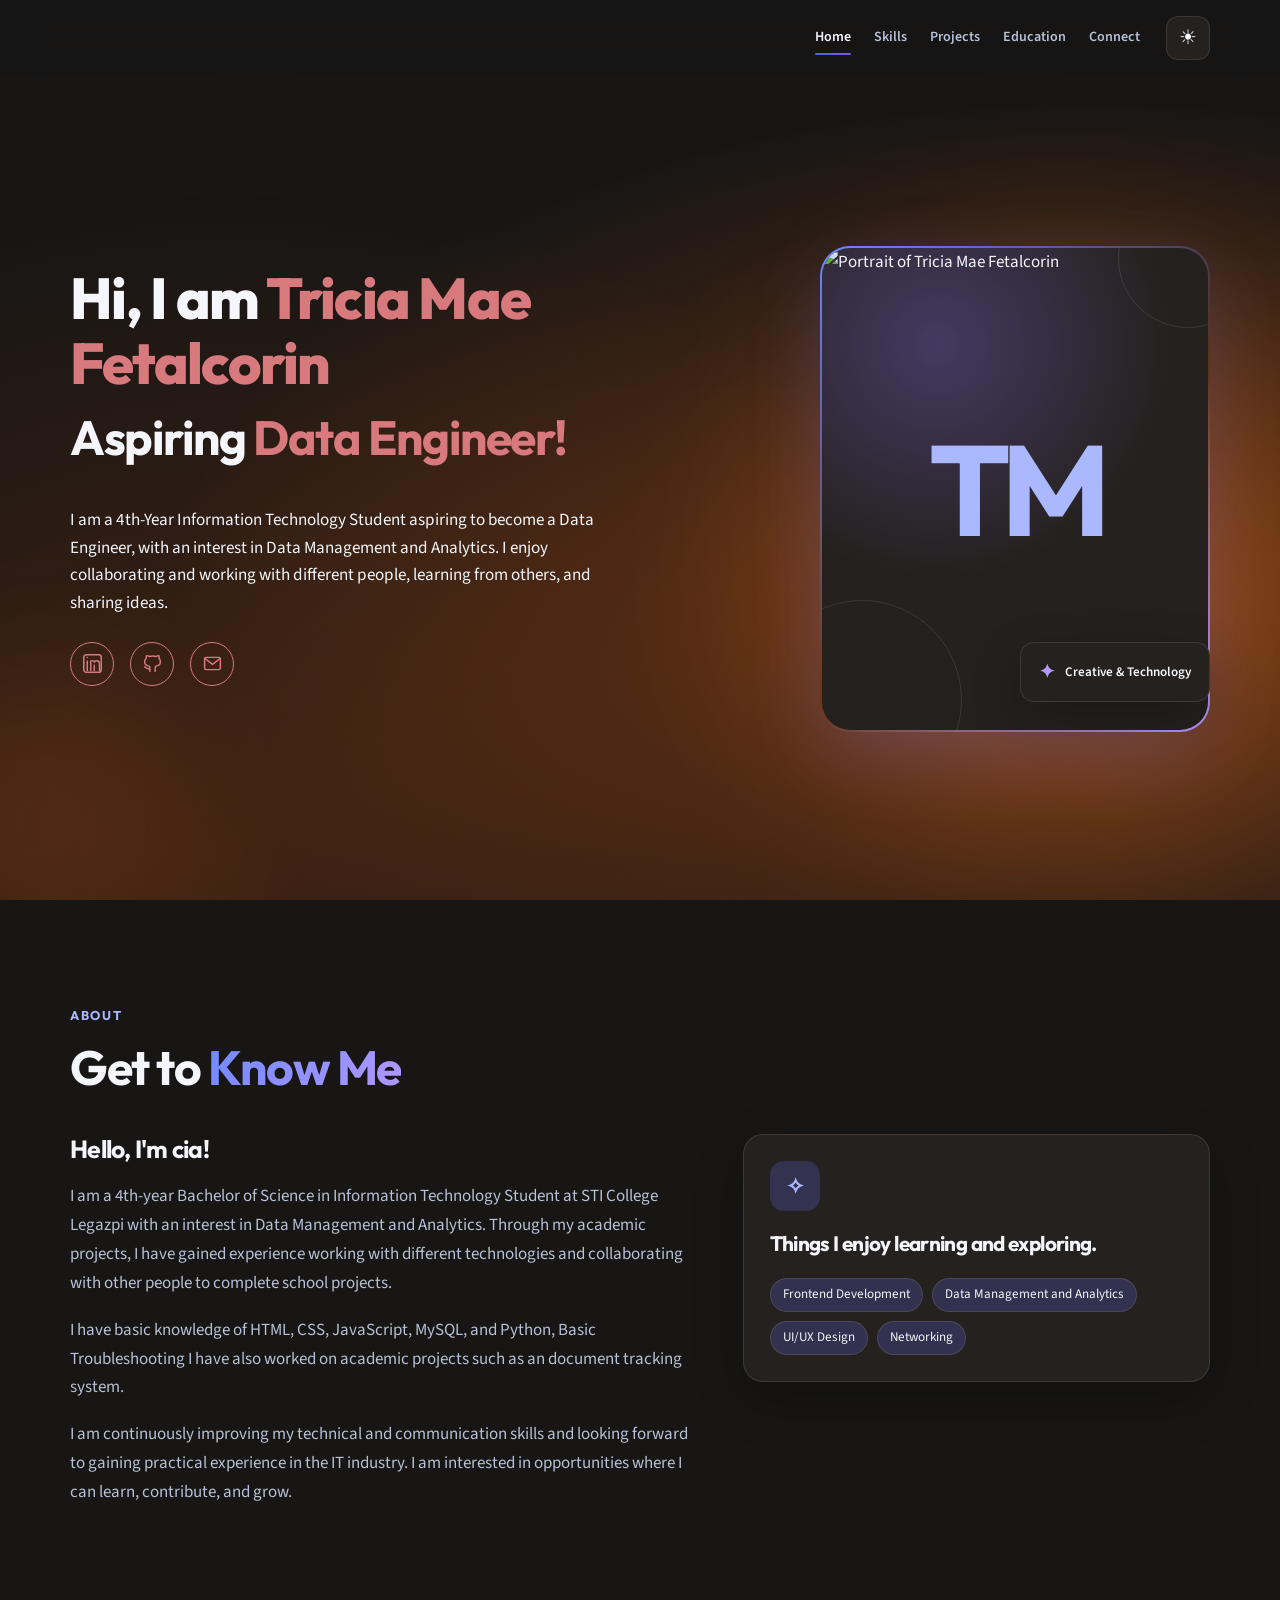
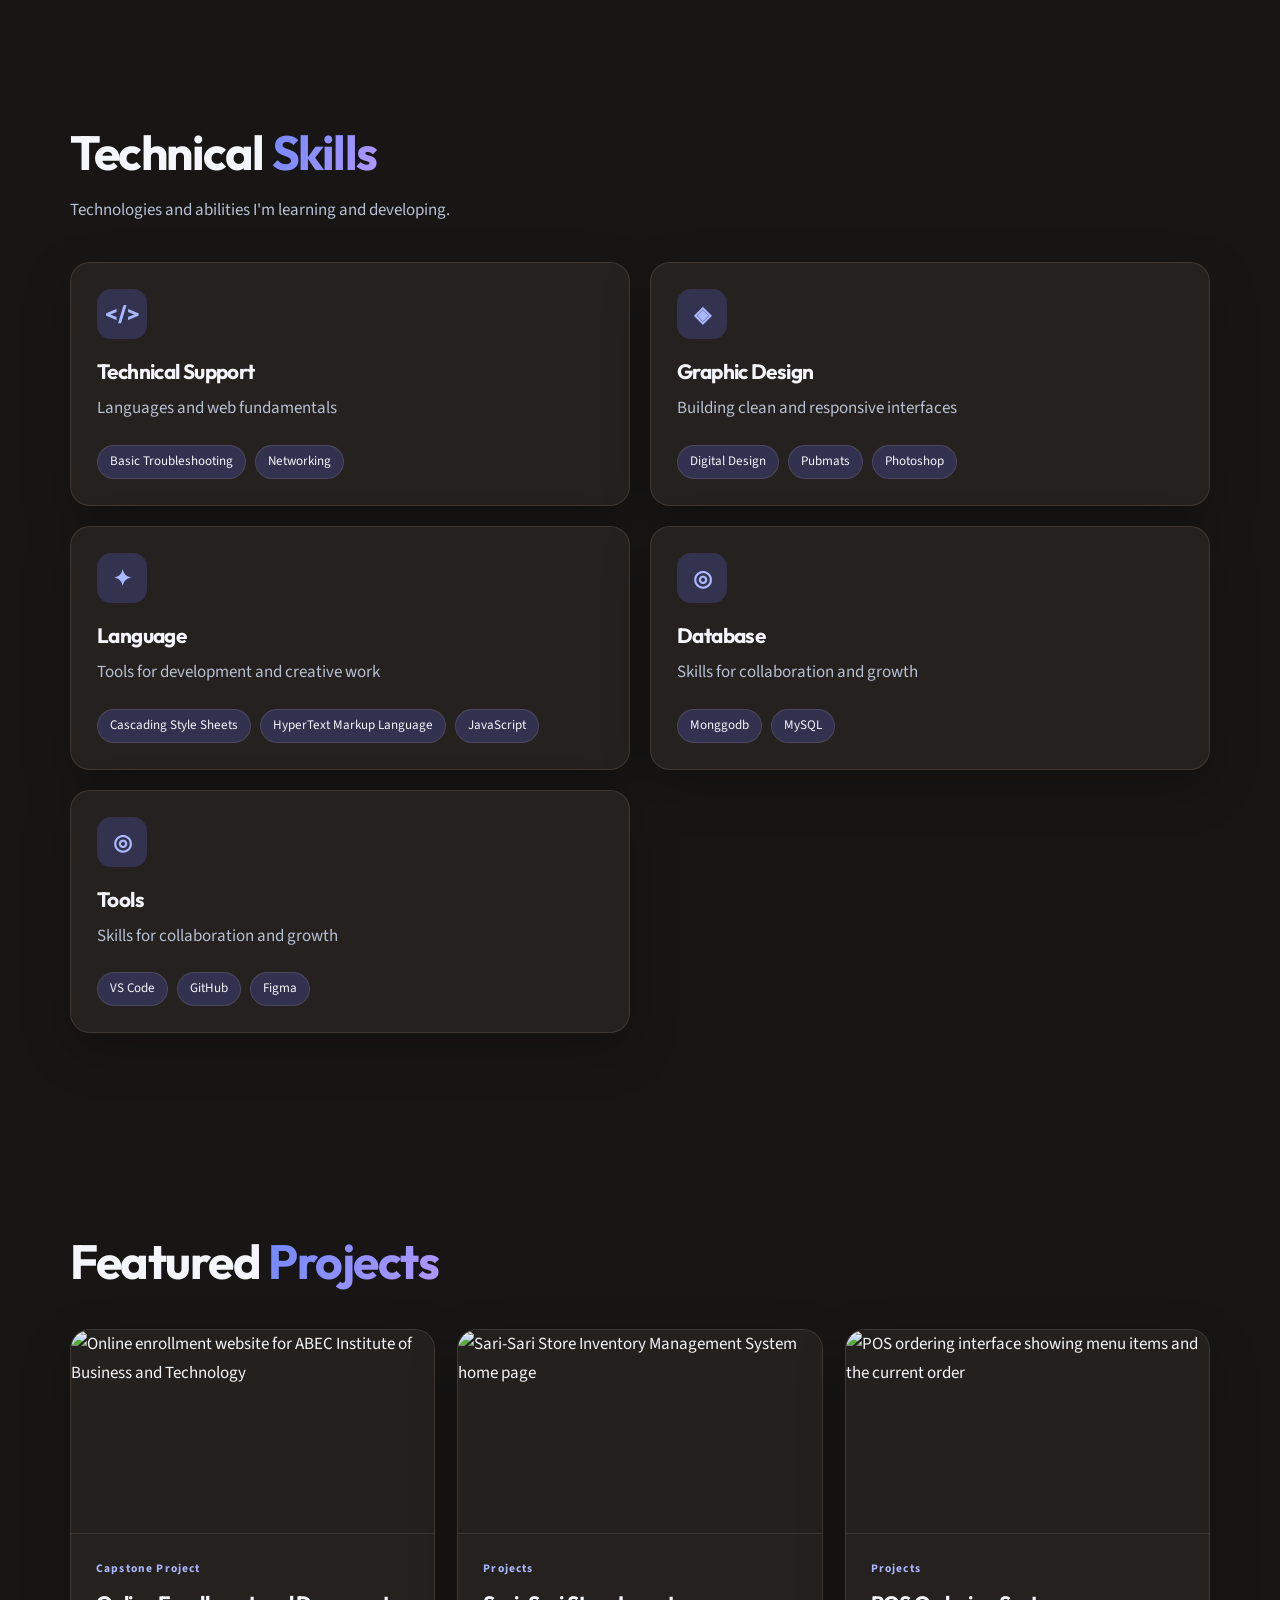
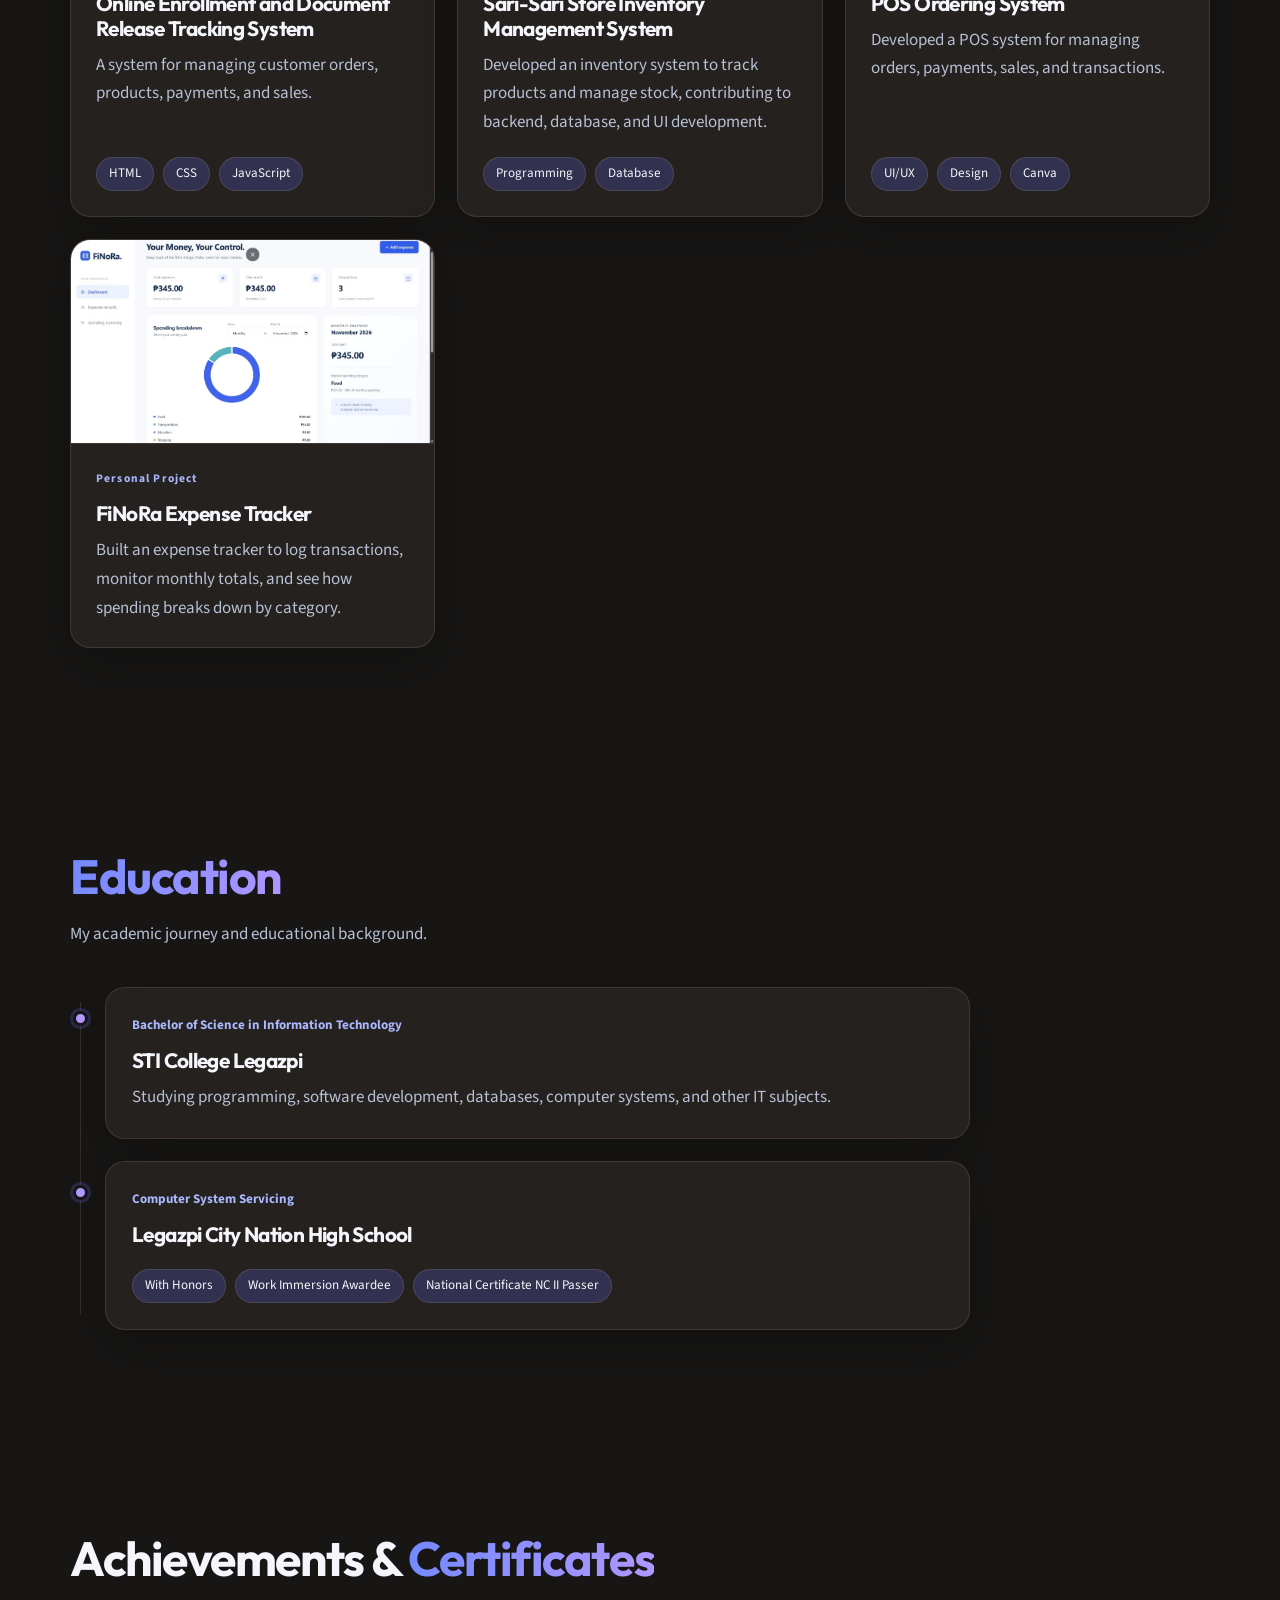
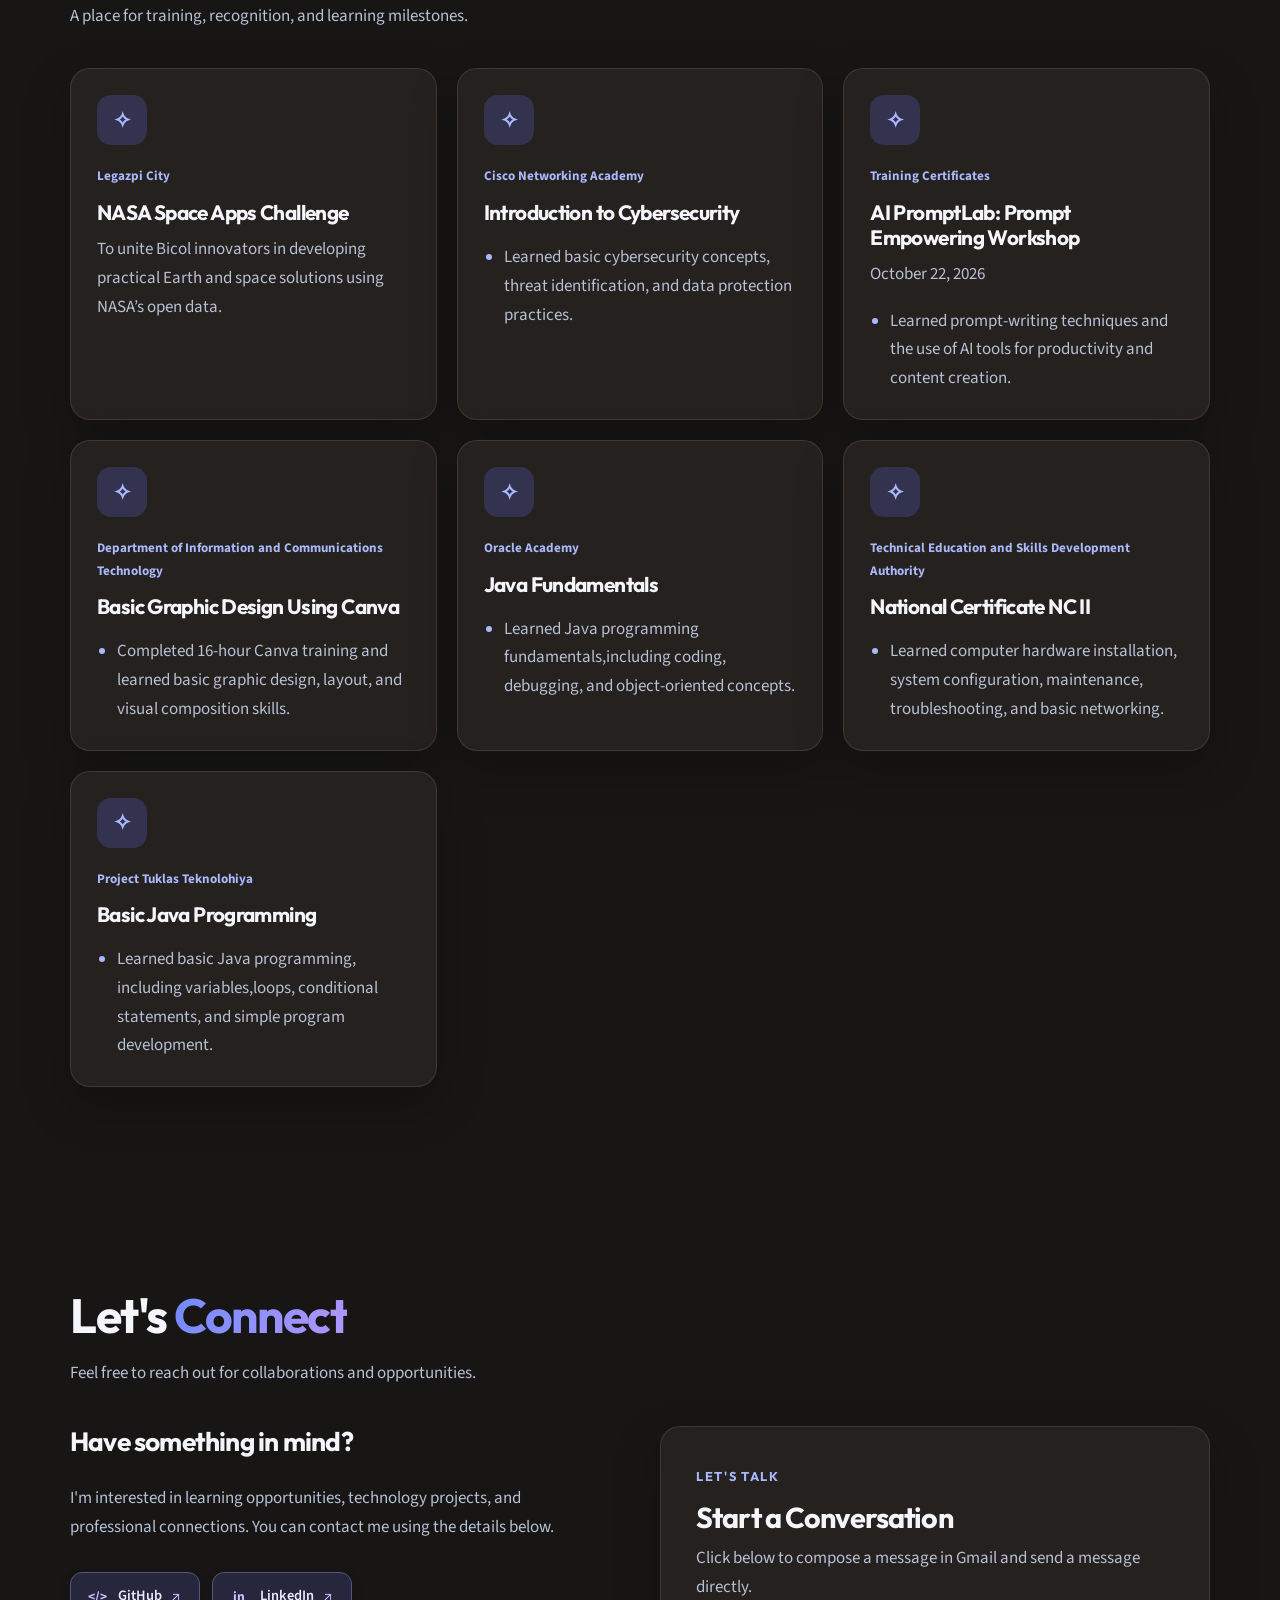
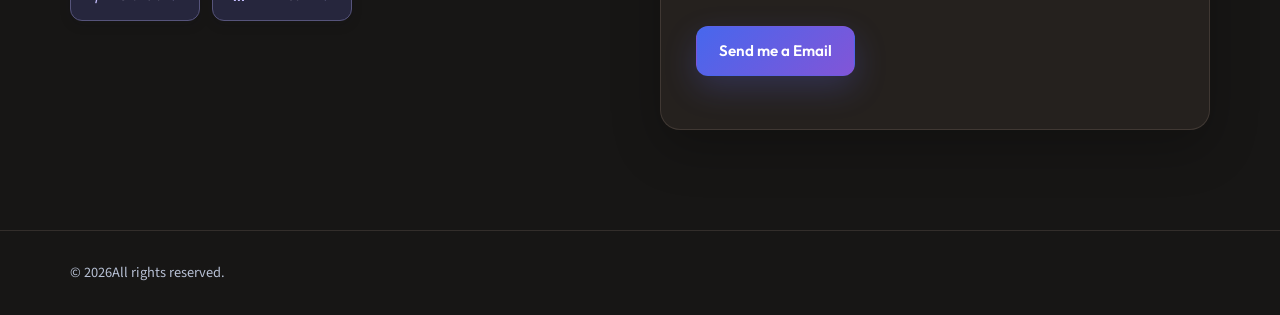
==== commit a8a090a9: "Update portfolio projects and certificates" ====
--- a/index.html
+++ b/index.html
@@ -17,8 +17,6 @@
 </head>
 <body>
 
-  <a class="skip-link" href="#main">Skip to content</a>
-
   <div class="atmosphere" aria-hidden="true">
     <div class="orb orb-one"></div>
     <div class="orb orb-two"></div>
@@ -35,7 +33,7 @@
         <a href="#skills" class="nav-link">Skills</a>
         <a href="#projects" class="nav-link">Projects</a>
         <a href="#education" class="nav-link">Education</a>
-        <a href="#contact" class="nav-link">Contact</a>
+        <a href="#contact" class="nav-link">Connect</a>
       </div>
 
       <div class="nav-actions">
@@ -60,11 +58,11 @@
     <section class="hero container" id="home">
       <div class="hero-content">
         <h1>Hi, I am <span class="home-accent">Tricia Mae Fetalcorin</span></h1>
-        <h2>Aspiring <span class="home-accent">Data Engineer</span></h2>
+        <h2>Aspiring <span class="home-accent">Data Engineer!</span></h2>
         <p class="hero-description">
-          An aspiring IT professional passionate about technology,
-          software development, creative design, and building
-          meaningful digital experiences.
+          I am a 4th-Year Information Technology Student aspiring to become a Data Engineer, 
+          with an interest in Data Management and Analytics. I enjoy collaborating and 
+          working with different people, learning from others, and sharing ideas.
         </p>
 
         <div class="hero-socials" aria-label="Social and contact links">
@@ -80,7 +78,6 @@
         </div>
 
         <div class="hero-buttons">
-          <a href="assets/tricia-mae-fetalcorin-resume.pdf" class="btn home-hire" target="_blank" rel="noopener noreferrer" aria-label="Hire Me — view my résumé PDF in a new tab">Resume</a>
         </div>
       </div>
 
@@ -102,102 +99,108 @@
       </div>
     </section>
 
-    <!-- ABOUT -->
     <section class="section" id="about">
       <div class="container">
         <div class="section-heading">
-          <span class="section-number">01 / ABOUT</span>
+          <span class="section-number">ABOUT</span>
           <h2>Get to <span class="gradient-text">Know Me</span></h2>
-          <p>A little introduction to who I am and what interests me.</p>
         </div>
 
         <div class="about-grid">
           <div class="about-text reveal">
-            <h3>Hello, I'm Tricia!</h3>
+            <h3>Hello, I'm cia!</h3>
+            
             <p>
-              I am an Information Technology student with an interest
-              in programming, software development, and digital creativity.
-              I enjoy exploring how technology can be used to solve
-              problems and improve everyday experiences.
+              I am a 4th-year Bachelor of Science in Information Technology 
+              Student at STI College Legazpi with an interest in Data Management 
+              and Analytics. Through my academic projects, I have gained experience
+              working with different technologies and collaborating with other 
+              people to complete school projects.
+
             </p>
             <p>
-              Through academic activities and personal learning,
-              I continue to develop my technical skills, creativity,
-              communication, and teamwork.
+              I have basic knowledge of HTML, CSS, JavaScript, MySQL, and Python, 
+              Basic Troubleshooting I have also worked on academic projects such 
+              as an document tracking system. 
             </p>
             <p>
-              My goal is to grow as an IT professional while creating
-              projects that are practical, accessible, and user-friendly.
+              I am continuously improving my technical and communication skills 
+              and looking forward to gaining practical experience in the IT industry. 
+              I am interested in opportunities where I can learn, contribute, and grow.
             </p>
           </div>
 
           <div class="card about-card reveal">
             <div class="card-icon" aria-hidden="true">✧</div>
-            <h3>Areas of Interest</h3>
-            <p>Things I enjoy learning and exploring.</p>
+            <h3>Things I enjoy learning and exploring.</h3>
             <div class="tag-list">
               <span>Frontend Development</span>
-              <span>Software Engineering</span>
-              <span>Web Design</span>
-              <span>Problem-Solving</span>
-              <span>Digital Technology</span>
-              <span>Creative Projects</span>
-            </div>
-          </div>
-        </div>
-      </div>
-    </section>
-
-    <!-- SKILLS -->
+              <span>Data Management and Analytics</span>
+              <span>UI/UX Design</span>
+              <span>Networking</span>
+            </div>
+          </div>
+        </div>
+      </div>
+    </section>
+
     <section class="section" id="skills">
       <div class="container">
         <div class="section-heading">
-          <span class="section-number">02 / SKILLS</span>
-          <h2>My <span class="gradient-text">Skills</span></h2>
+          <h2>Technical <span class="gradient-text">Skills</span></h2>
           <p>Technologies and abilities I'm learning and developing.</p>
         </div>
 
         <div class="skills-grid">
           <article class="card skill-card reveal">
             <div class="card-icon" aria-hidden="true">&lt;/&gt;</div>
-            <h3>Programming</h3>
+            <h3>Technical Support</h3>
             <p>Languages and web fundamentals</p>
             <div class="skill-items">
-              <span>HTML</span><span>CSS</span>
-              <span>JavaScript</span><span>Java</span>
+              <span>Basic Troubleshooting</span><span>Networking</span>
             </div>
           </article>
 
           <article class="card skill-card reveal">
             <div class="card-icon" aria-hidden="true">◈</div>
-            <h3>Web Development</h3>
+            <h3>Graphic Design</h3>
             <p>Building clean and responsive interfaces</p>
             <div class="skill-items">
-              <span>Responsive Layouts</span>
-              <span>Frontend Design</span>
-              <span>Website Structure</span>
+              <span>Digital Design</span>
+              <span>Pubmats</span>
+              <span>Photoshop</span>
             </div>
           </article>
 
           <article class="card skill-card reveal">
             <div class="card-icon" aria-hidden="true">✦</div>
-            <h3>Design &amp; Tools</h3>
+            <h3>Language</h3>
             <p>Tools for development and creative work</p>
             <div class="skill-items">
-              <span>VS Code</span><span>Canva</span>
-              <span>Git</span><span>GitHub</span>
+              <span>Cascading Style Sheets</span><span>HyperText Markup Language</span><span>
+               JavaScript</span>
+              </span>
             </div>
           </article>
 
           <article class="card skill-card reveal">
             <div class="card-icon" aria-hidden="true">◎</div>
-            <h3>Soft Skills</h3>
+            <h3>Database</h3>
             <p>Skills for collaboration and growth</p>
             <div class="skill-items">
-              <span>Teamwork</span>
-              <span>Communication</span>
-              <span>Adaptability</span>
-              <span>Problem-Solving</span>
+              <span>Monggodb</span>
+              <span>MySQL</span>
+            </div>
+          </article>
+
+          <article class="card skill-card reveal">
+            <div class="card-icon" aria-hidden="true">◎</div>
+            <h3>Tools</h3>
+            <p>Skills for collaboration and growth</p>
+            <div class="skill-items">
+              <span>VS Code</span>
+              <span>GitHub</span>
+              <span>Figma</span>
             </div>
           </article>
         </div>
@@ -208,7 +211,6 @@
     <section class="section" id="projects">
       <div class="container">
         <div class="section-heading">
-          <span class="section-number">03 / PROJECTS</span>
           <h2>Featured <span class="gradient-text">Projects</span></h2>
         </div>
 
@@ -263,6 +265,20 @@
               </div>
             </div>
           </article>
+
+          <article class="card project-card reveal">
+            <div class="project-preview project-screenshot">
+              <img src="assets/finora.jpg" alt="FiNoRa dashboard showing expense totals and a spending breakdown by category" loading="lazy" decoding="async">
+            </div>
+            <div class="project-content">
+              <span class="project-type">Personal Project</span>
+              <h3>FiNoRa Expense Tracker</h3>
+              <p>
+                Built an expense tracker to log transactions, monitor monthly totals,
+                and see how spending breaks down by category.
+              </p>
+            </div>
+          </article>
         </div>
       </div>
     </section>
@@ -314,6 +330,13 @@
         <div class="achievements-grid">
           <article class="card achievement-card reveal">
             <div class="card-icon" aria-hidden="true">✧</div>
+            <span class="timeline-date">Legazpi City</span>
+            <h3>NASA Space Apps Challenge</h3>
+            <p>To unite Bicol innovators in developing practical Earth and space solutions using NASA’s open data.</p>
+          </article>
+
+          <article class="card achievement-card reveal">
+            <div class="card-icon" aria-hidden="true">✧</div>
             <span class="timeline-date">Cisco Networking Academy</span>
             <h3>Introduction to Cybersecurity</h3>
             <ul class="certification-details">
@@ -339,8 +362,8 @@
             <h3>Basic Graphic Design Using Canva</h3>
             <ul class="certification-details">
               <li>Completed 16-hour Canva training and 
-                learned basic graphic design, layout, and 
-                visual composition skills.</li>
+                  learned basic graphic design, layout, and 
+                  visual composition skills.</li>
             </ul>
           </article>
 
@@ -383,7 +406,6 @@
     <section class="section" id="contact">
       <div class="container">
         <div class="section-heading">
-          <span class="section-number">07 / CONTACT</span>
           <h2>Let's <span class="gradient-text">Connect</span></h2>
           <p>Feel free to reach out for collaborations and opportunities.</p>
         </div>
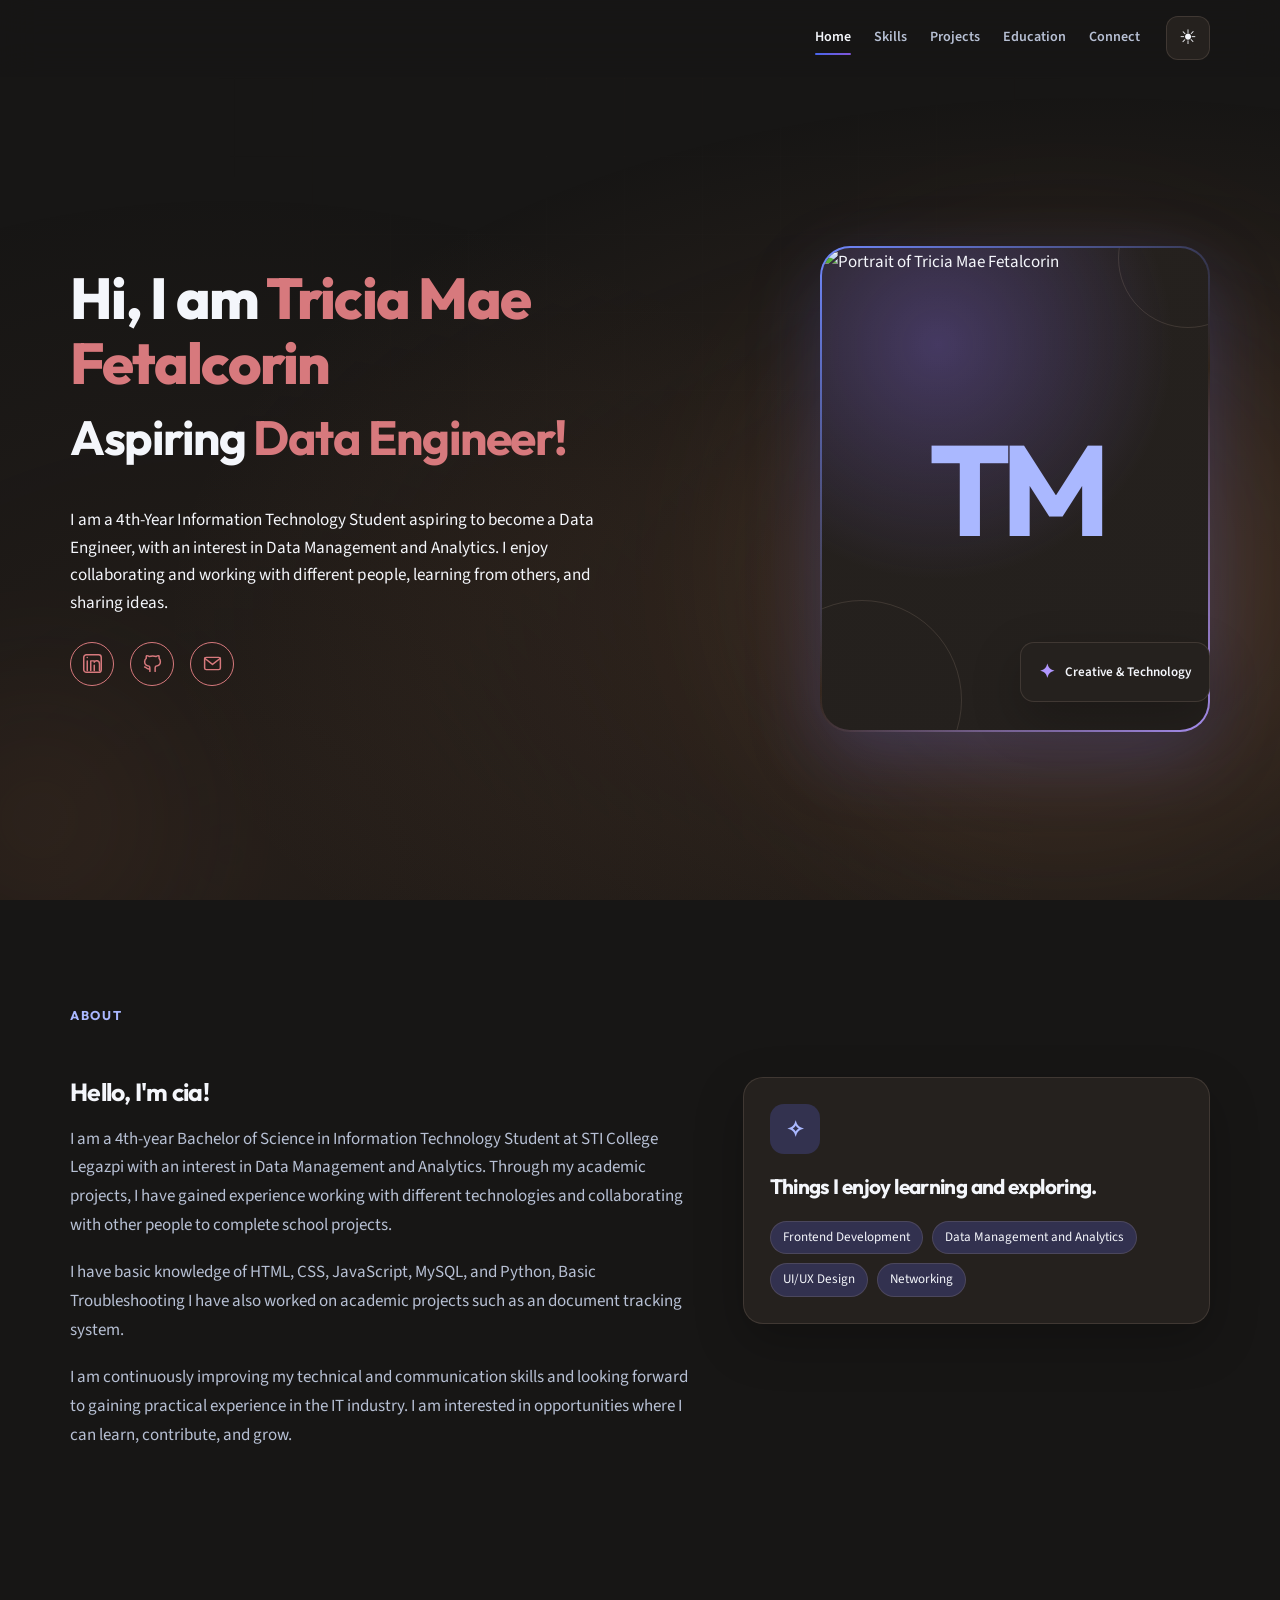
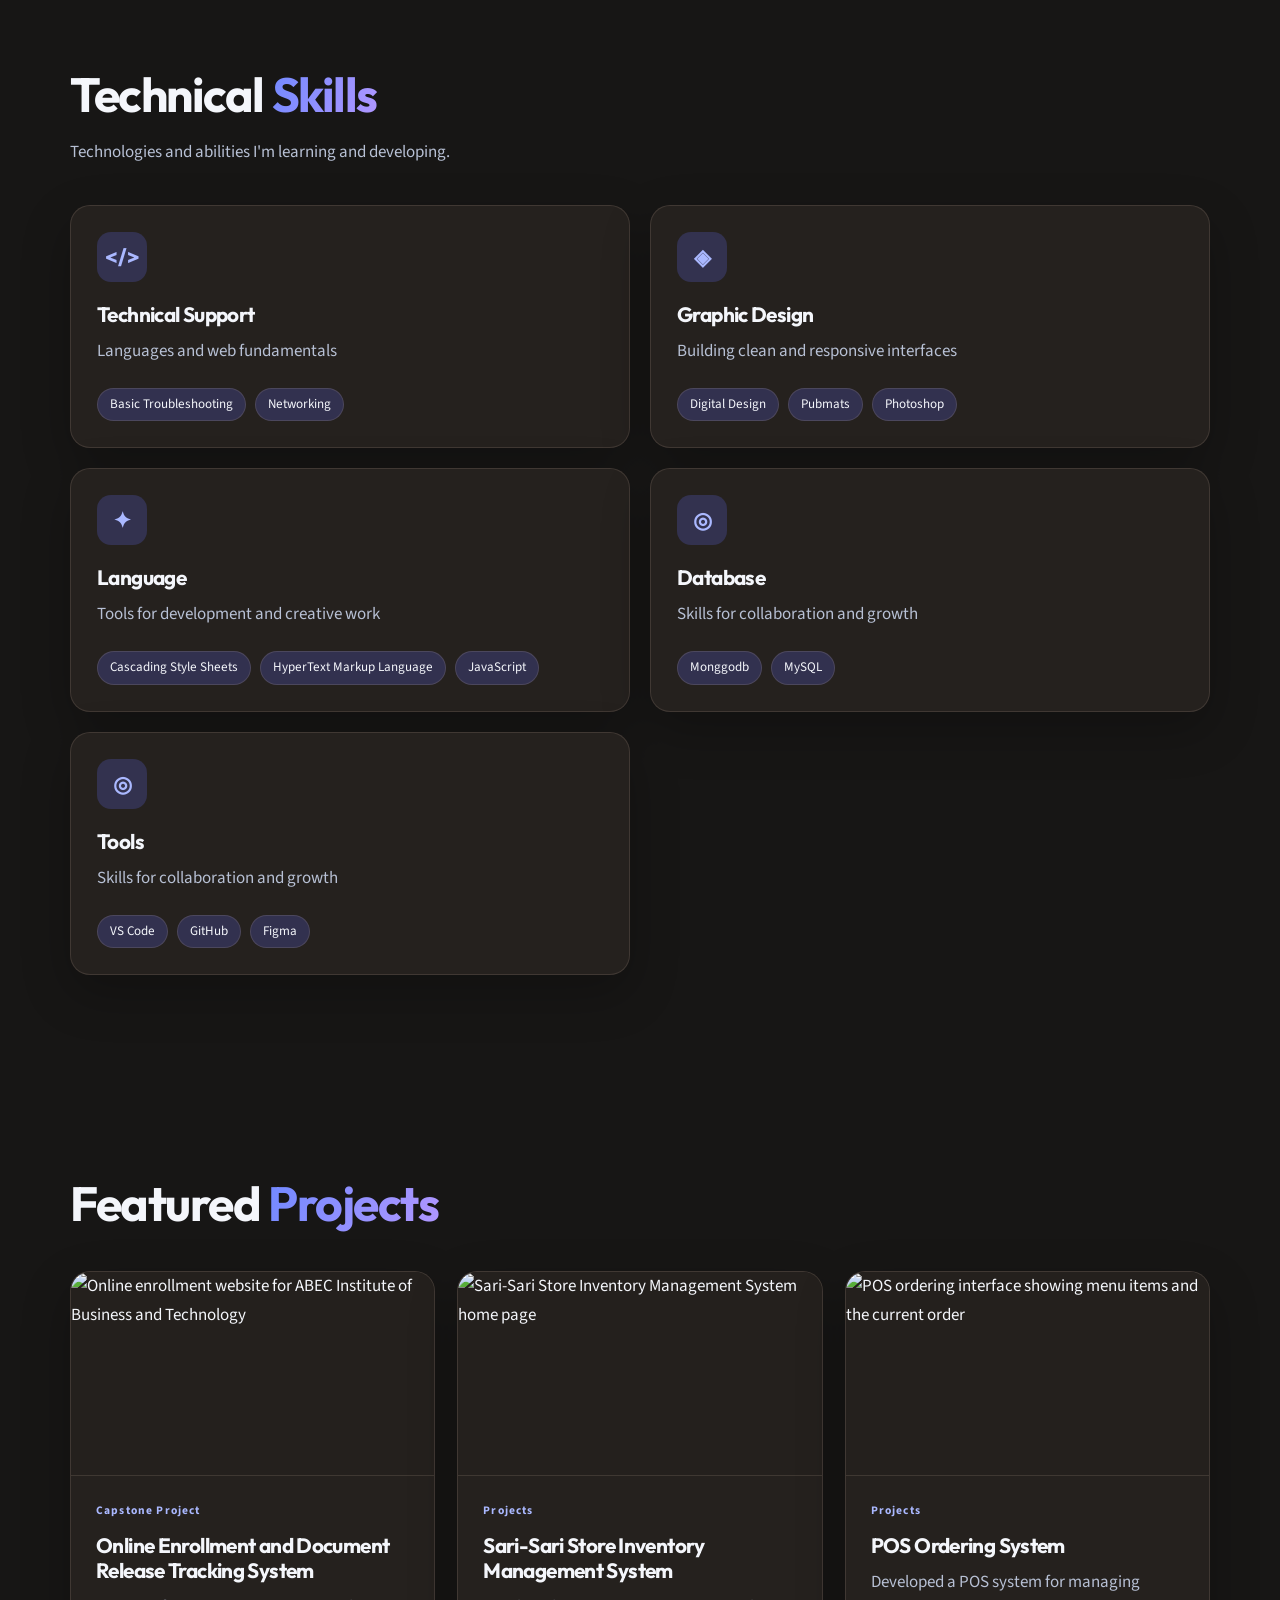
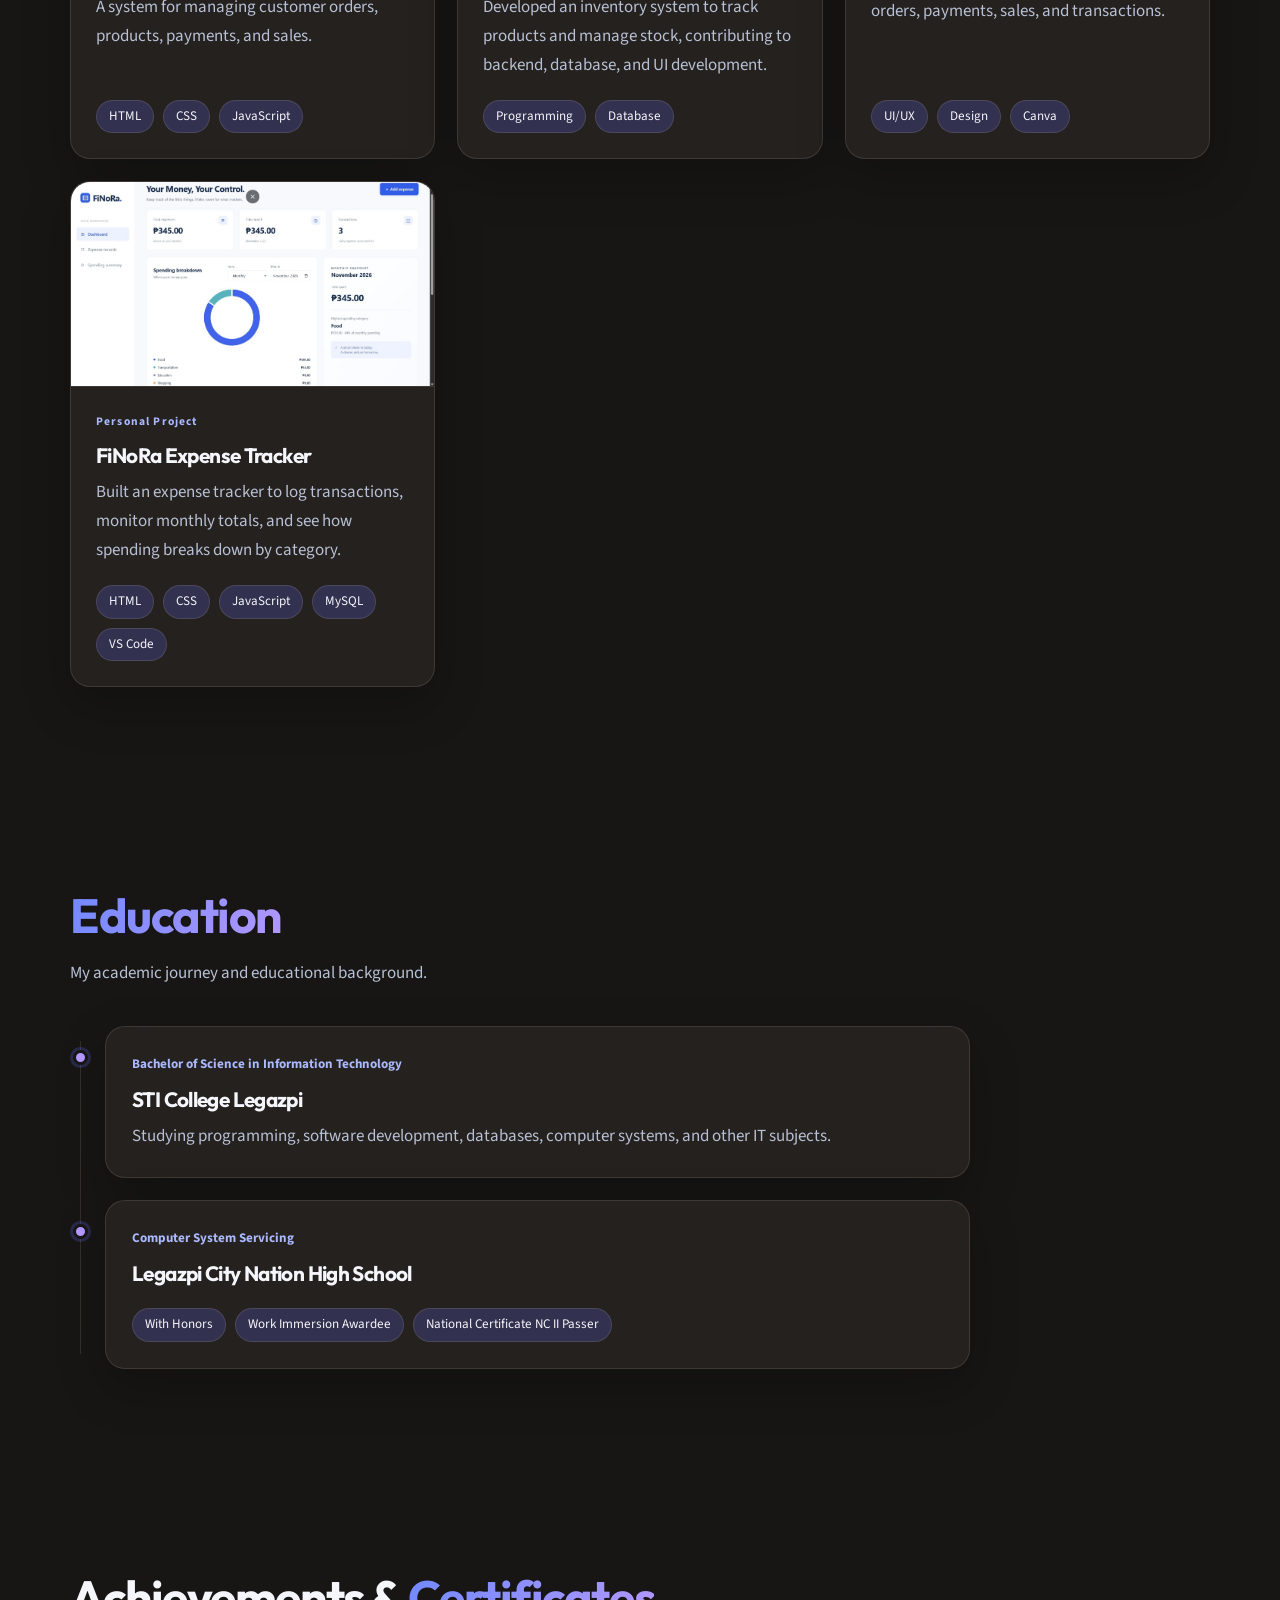
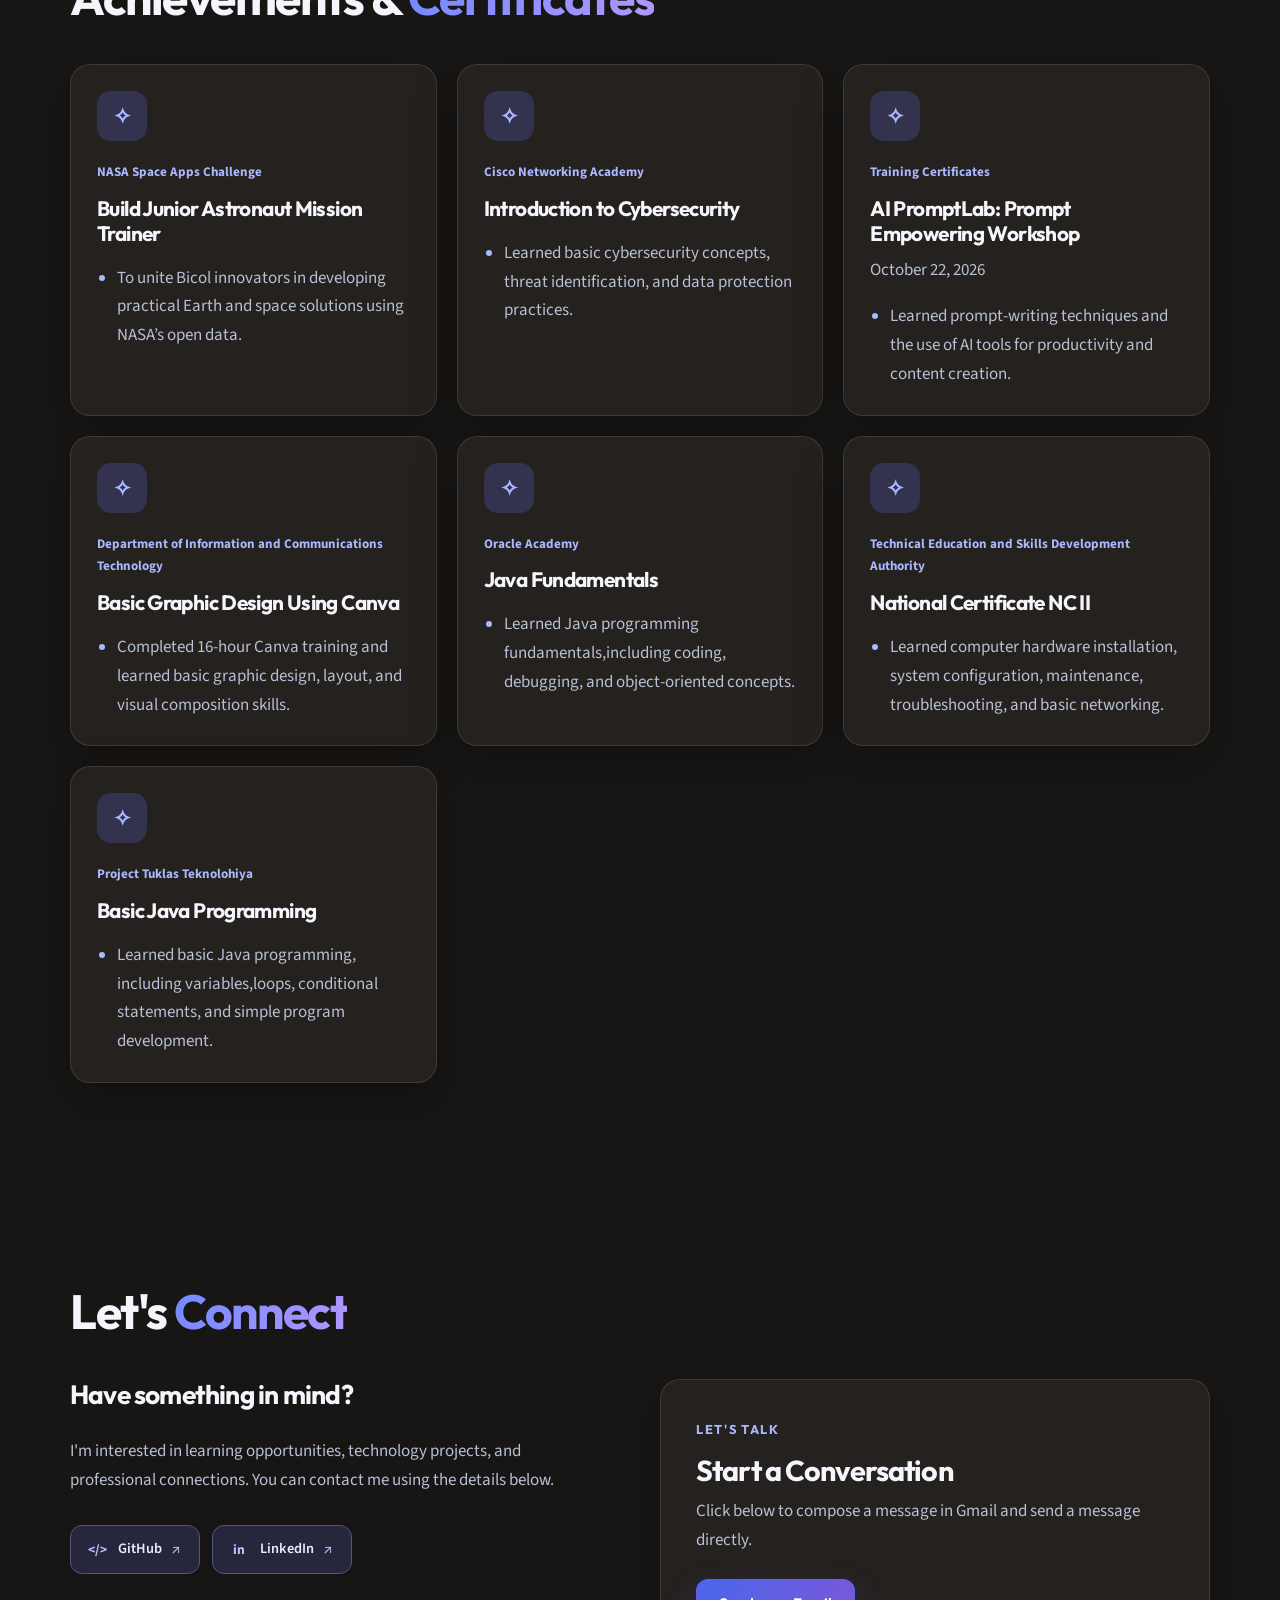
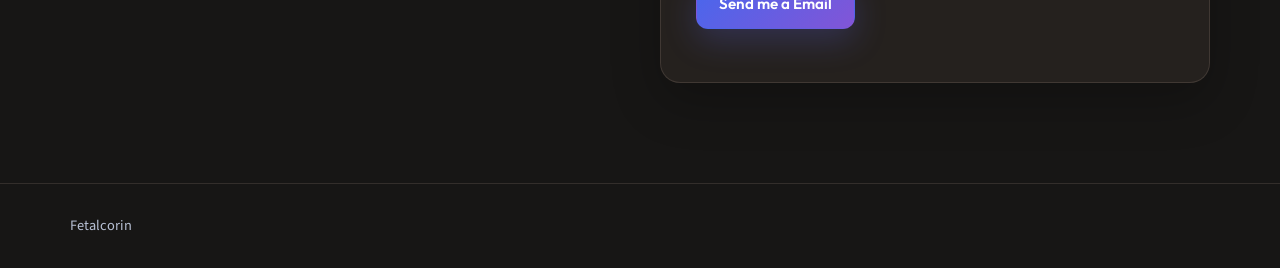
==== commit dad8b2e7: "Polish portfolio content and dark theme" ====
--- a/index.html
+++ b/index.html
@@ -12,8 +12,8 @@
   <link rel="preconnect" href="https://fonts.gstatic.com" crossorigin>
   <link href="https://fonts.googleapis.com/css2?family=Outfit:wght@400;500;600;700;800&family=Source+Sans+3:wght@400;500;600;700&display=swap" rel="stylesheet">
 
-  <link rel="stylesheet" href="css/styles.css">
-  <script src="js/responsive.js?v=motion-fix-2" defer></script>
+  <link rel="stylesheet" href="css/styles.css?v=2">
+  <script src="js/responsive.js?v=3" defer></script>
 </head>
 <body>
 
@@ -103,7 +103,6 @@
       <div class="container">
         <div class="section-heading">
           <span class="section-number">ABOUT</span>
-          <h2>Get to <span class="gradient-text">Know Me</span></h2>
         </div>
 
         <div class="about-grid">
@@ -277,6 +276,9 @@
                 Built an expense tracker to log transactions, monitor monthly totals,
                 and see how spending breaks down by category.
               </p>
+              <div class="tag-list">
+                <span>HTML</span><span>CSS</span><span>JavaScript</span><span>MySQL</span><span>VS Code</span>
+              </div>
             </div>
           </article>
         </div>
@@ -324,15 +326,16 @@
       <div class="container">
         <div class="section-heading">
           <h2>Achievements &amp; <span class="gradient-text">Certificates</span></h2>
-          <p>A place for training, recognition, and learning milestones.</p>
         </div>
 
         <div class="achievements-grid">
           <article class="card achievement-card reveal">
             <div class="card-icon" aria-hidden="true">✧</div>
-            <span class="timeline-date">Legazpi City</span>
-            <h3>NASA Space Apps Challenge</h3>
-            <p>To unite Bicol innovators in developing practical Earth and space solutions using NASA’s open data.</p>
+            <span class="timeline-date">NASA Space Apps Challenge</span>
+            <h3>Build Junior Astronaut Mission Trainer</h3>
+            <ul class="certification-details">
+              <li>To unite Bicol innovators in developing practical Earth and space solutions using NASA’s open data.</li>
+            </ul>
           </article>
 
           <article class="card achievement-card reveal">
@@ -407,7 +410,6 @@
       <div class="container">
         <div class="section-heading">
           <h2>Let's <span class="gradient-text">Connect</span></h2>
-          <p>Feel free to reach out for collaborations and opportunities.</p>
         </div>
 
         <div class="contact-grid">
@@ -455,7 +457,7 @@
 
   <footer class="site-footer">
     <div class="container footer-inner">
-      <p>© <span id="year"></span>All rights reserved.</p>
+      <p>Fetalcorin</p>
       <a href="#home"></a>
     </div>
   </footer>
--- a/css/styles.css
+++ b/css/styles.css
@@ -1402,20 +1402,20 @@
 }
 .atmosphere {
   background:
-    radial-gradient(ellipse at 85% 68%, rgba(235, 99, 20, .40), transparent 60%),
-    radial-gradient(ellipse at 18% 95%, rgba(194, 76, 12, .25), transparent 55%);
+    radial-gradient(ellipse at 85% 68%, rgba(168, 109, 69, .20), transparent 60%),
+    radial-gradient(ellipse at 18% 95%, rgba(143, 91, 60, .12), transparent 55%);
 }
 .orb-one {
   top: 18%;
   right: -180px;
   width: min(800px, 95vw);
   height: min(800px, 95vw);
-  background: radial-gradient(circle, #ef791f, transparent 70%);
-  opacity: .44;
+  background: radial-gradient(circle, #ad754e, transparent 70%);
+  opacity: .22;
 }
 .orb-two {
-  background: radial-gradient(circle, #c65a16, transparent 70%);
-  opacity: .24;
+  background: radial-gradient(circle, #925d40, transparent 70%);
+  opacity: .12;
 }
 .grid-background { opacity: .07; }
 [data-theme="light"] .atmosphere {
@@ -1486,4 +1486,4 @@
     transform: translateY(-5px);
     transition-delay: 0ms;
   }
-}+}
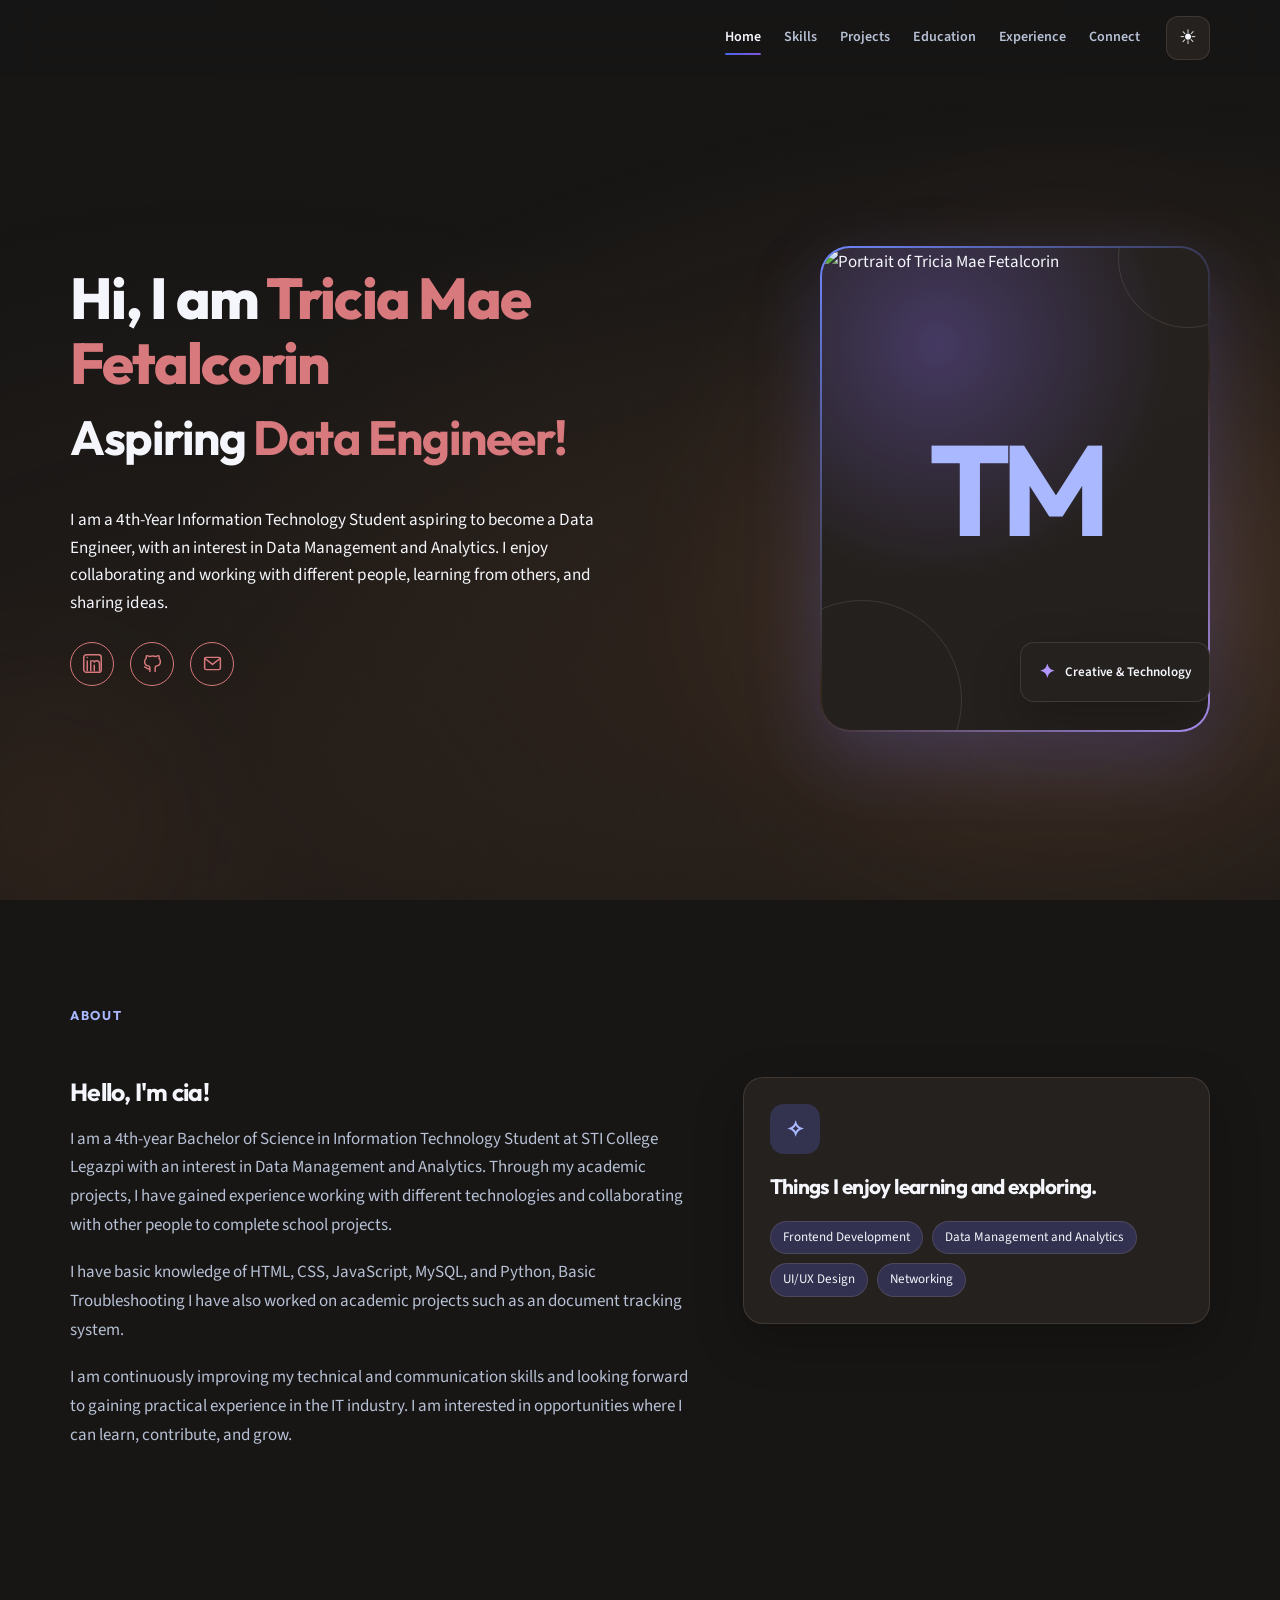
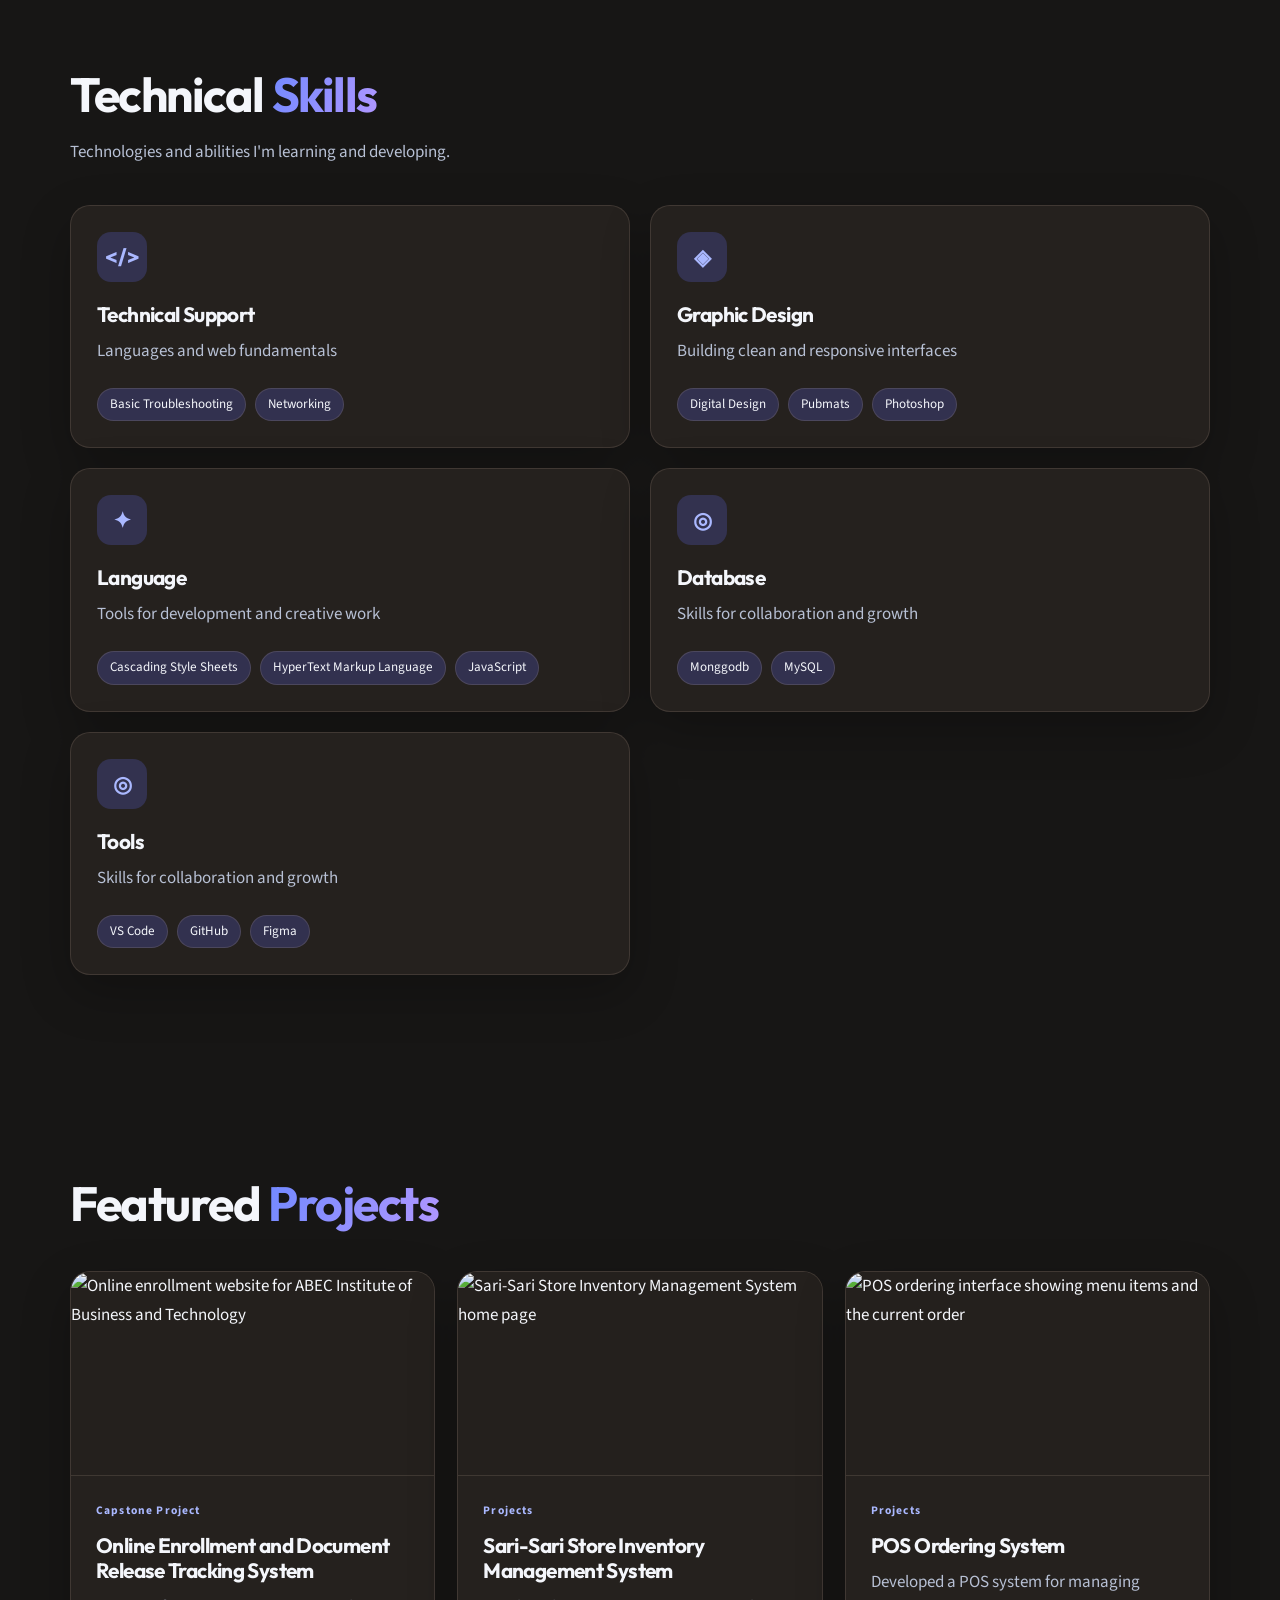
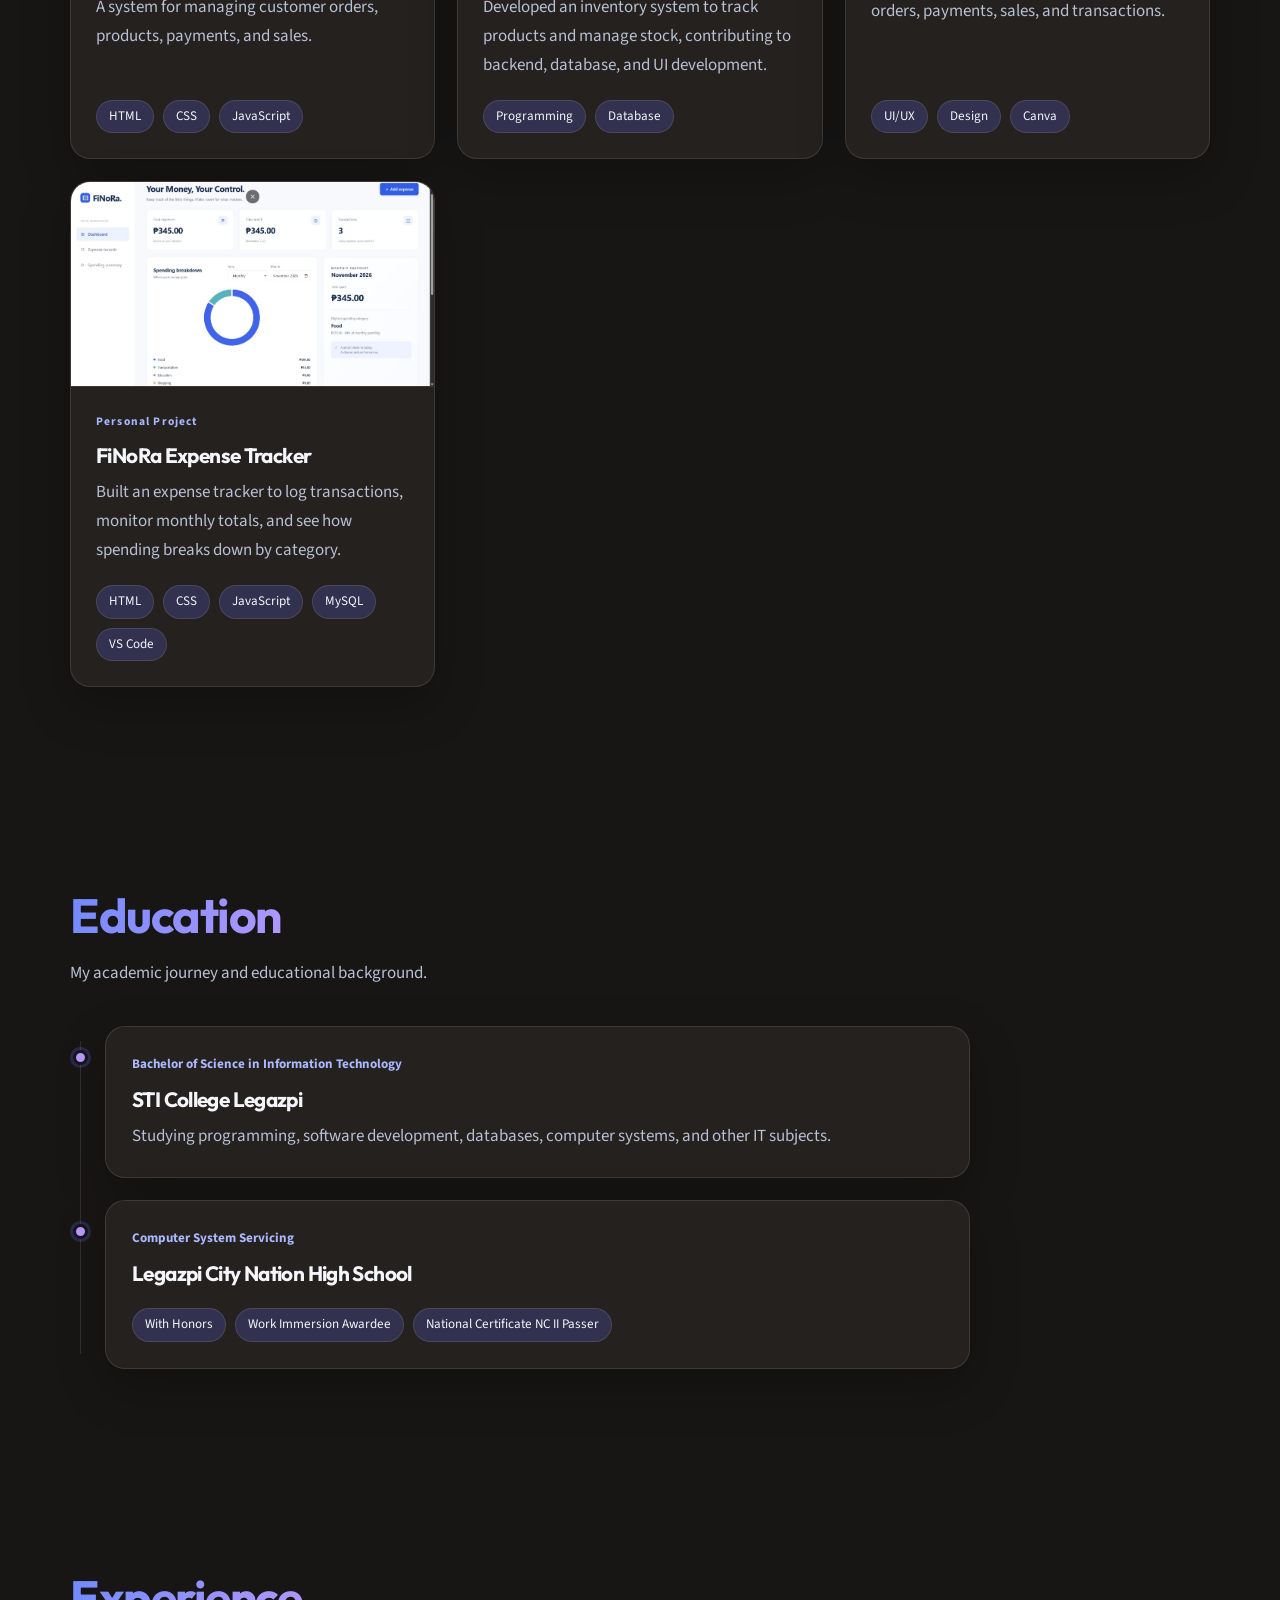
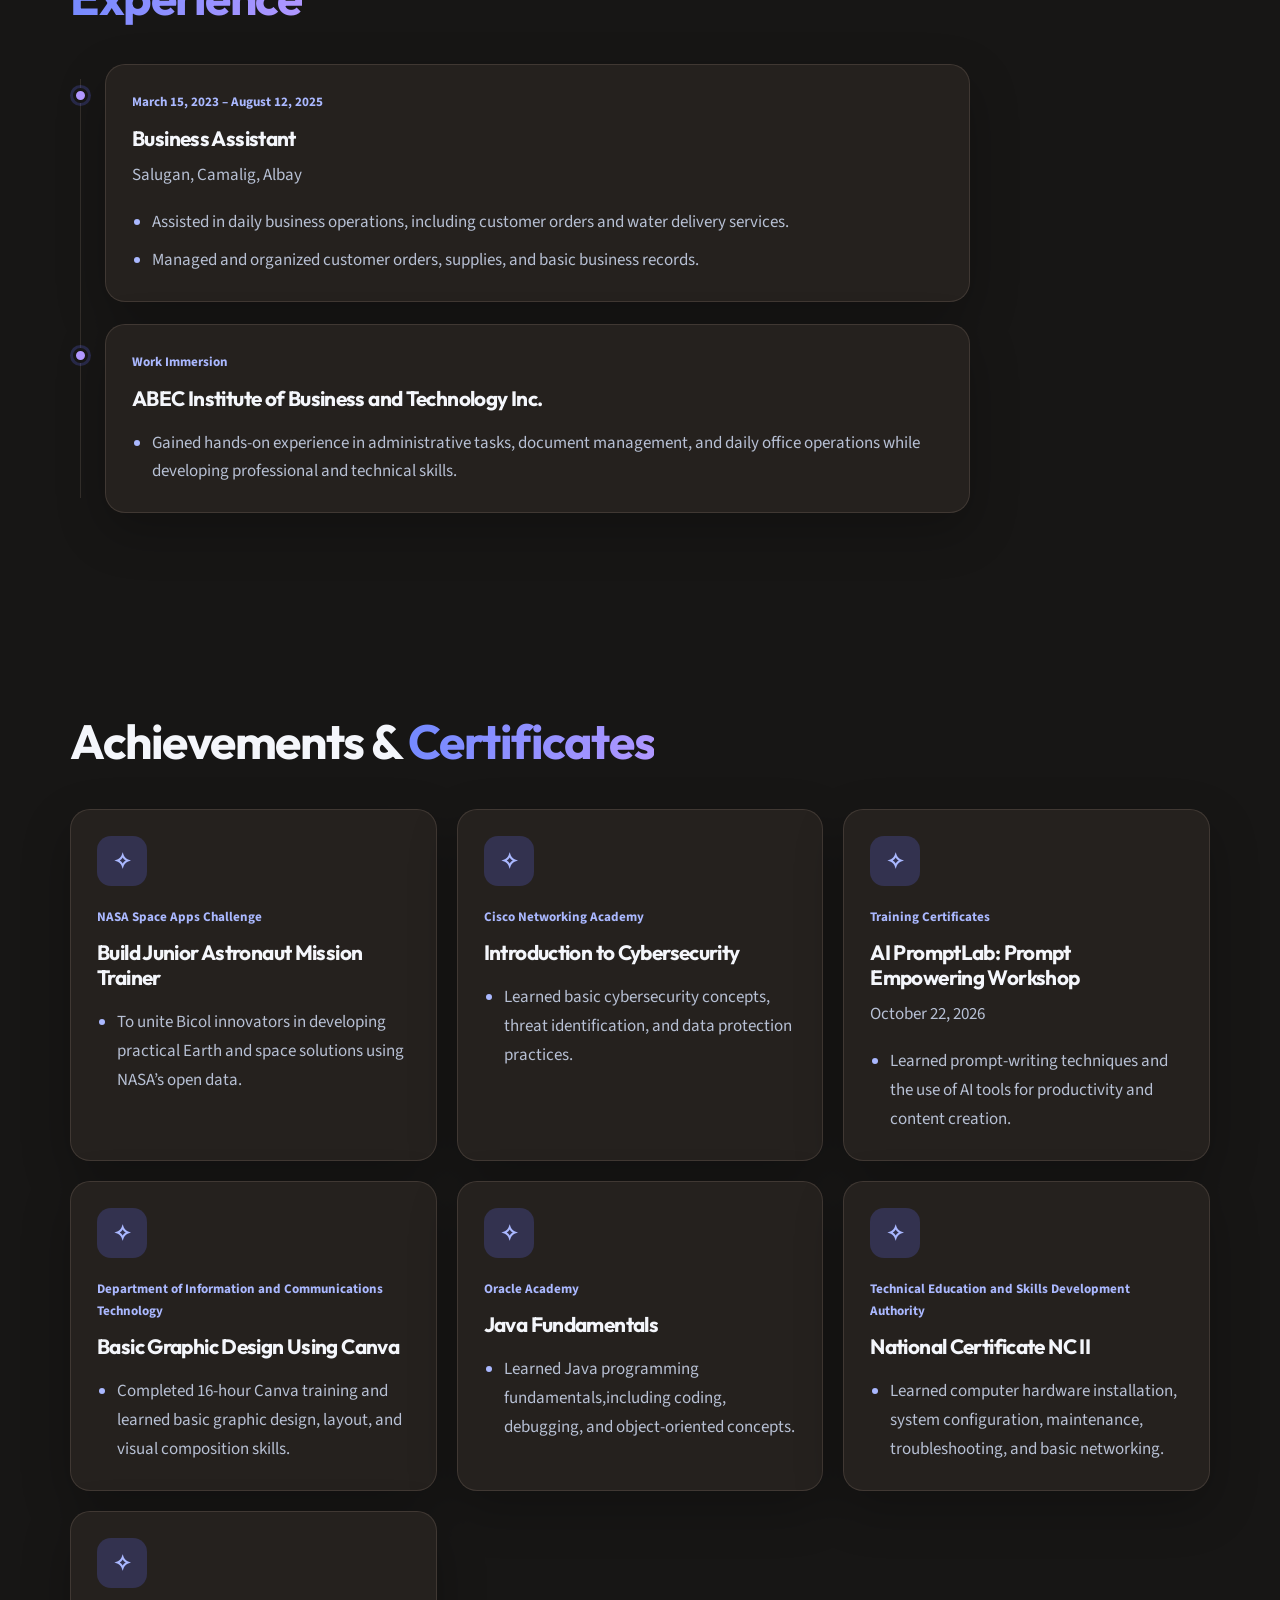
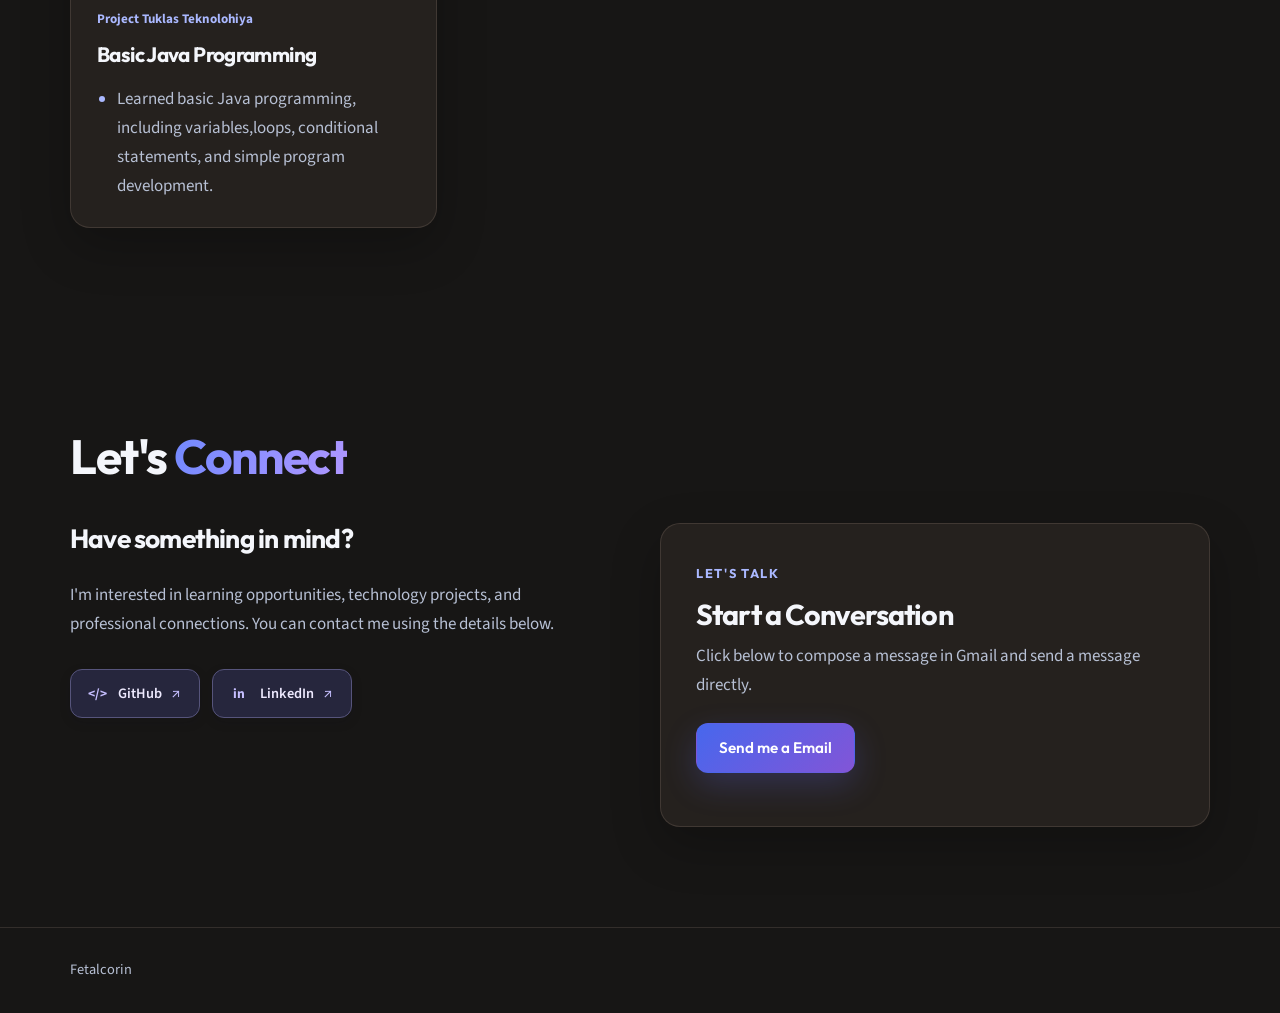
==== commit 1852fc69: "Add portfolio experience section" ====
--- a/index.html
+++ b/index.html
@@ -33,6 +33,7 @@
         <a href="#skills" class="nav-link">Skills</a>
         <a href="#projects" class="nav-link">Projects</a>
         <a href="#education" class="nav-link">Education</a>
+        <a href="#experience" class="nav-link">Experience</a>
         <a href="#contact" class="nav-link">Connect</a>
       </div>
 
@@ -317,6 +318,40 @@
                 <span>National Certificate NC II Passer</span>
               </div>
             </div>
+          </div>
+        </div>
+      </div>
+    </section>
+
+    <section class="section" id="experience">
+      <div class="container">
+        <div class="section-heading">
+          <h2><span class="gradient-text">Experience</span></h2>
+        </div>
+
+        <div class="timeline">
+          <div class="timeline-item reveal">
+            <div class="timeline-marker" aria-hidden="true"></div>
+            <article class="card timeline-card">
+              <span class="timeline-date"><time datetime="2023-03-15">March 15, 2023</time> – <time datetime="2025-08-12">August 12, 2025</time></span>
+              <h3>Business Assistant</h3>
+              <p>Salugan, Camalig, Albay</p>
+              <ul class="certification-details">
+                <li>Assisted in daily business operations, including customer orders and water delivery services.</li>
+                <li>Managed and organized customer orders, supplies, and basic business records.</li>
+              </ul>
+            </article>
+          </div>
+
+          <div class="timeline-item reveal">
+            <div class="timeline-marker" aria-hidden="true"></div>
+            <article class="card timeline-card">
+              <span class="timeline-date">Work Immersion</span>
+              <h3>ABEC Institute of Business and Technology Inc.</h3>
+              <ul class="certification-details">
+                <li>Gained hands-on experience in administrative tasks, document management, and daily office operations while developing professional and technical skills.</li>
+              </ul>
+            </article>
           </div>
         </div>
       </div>
